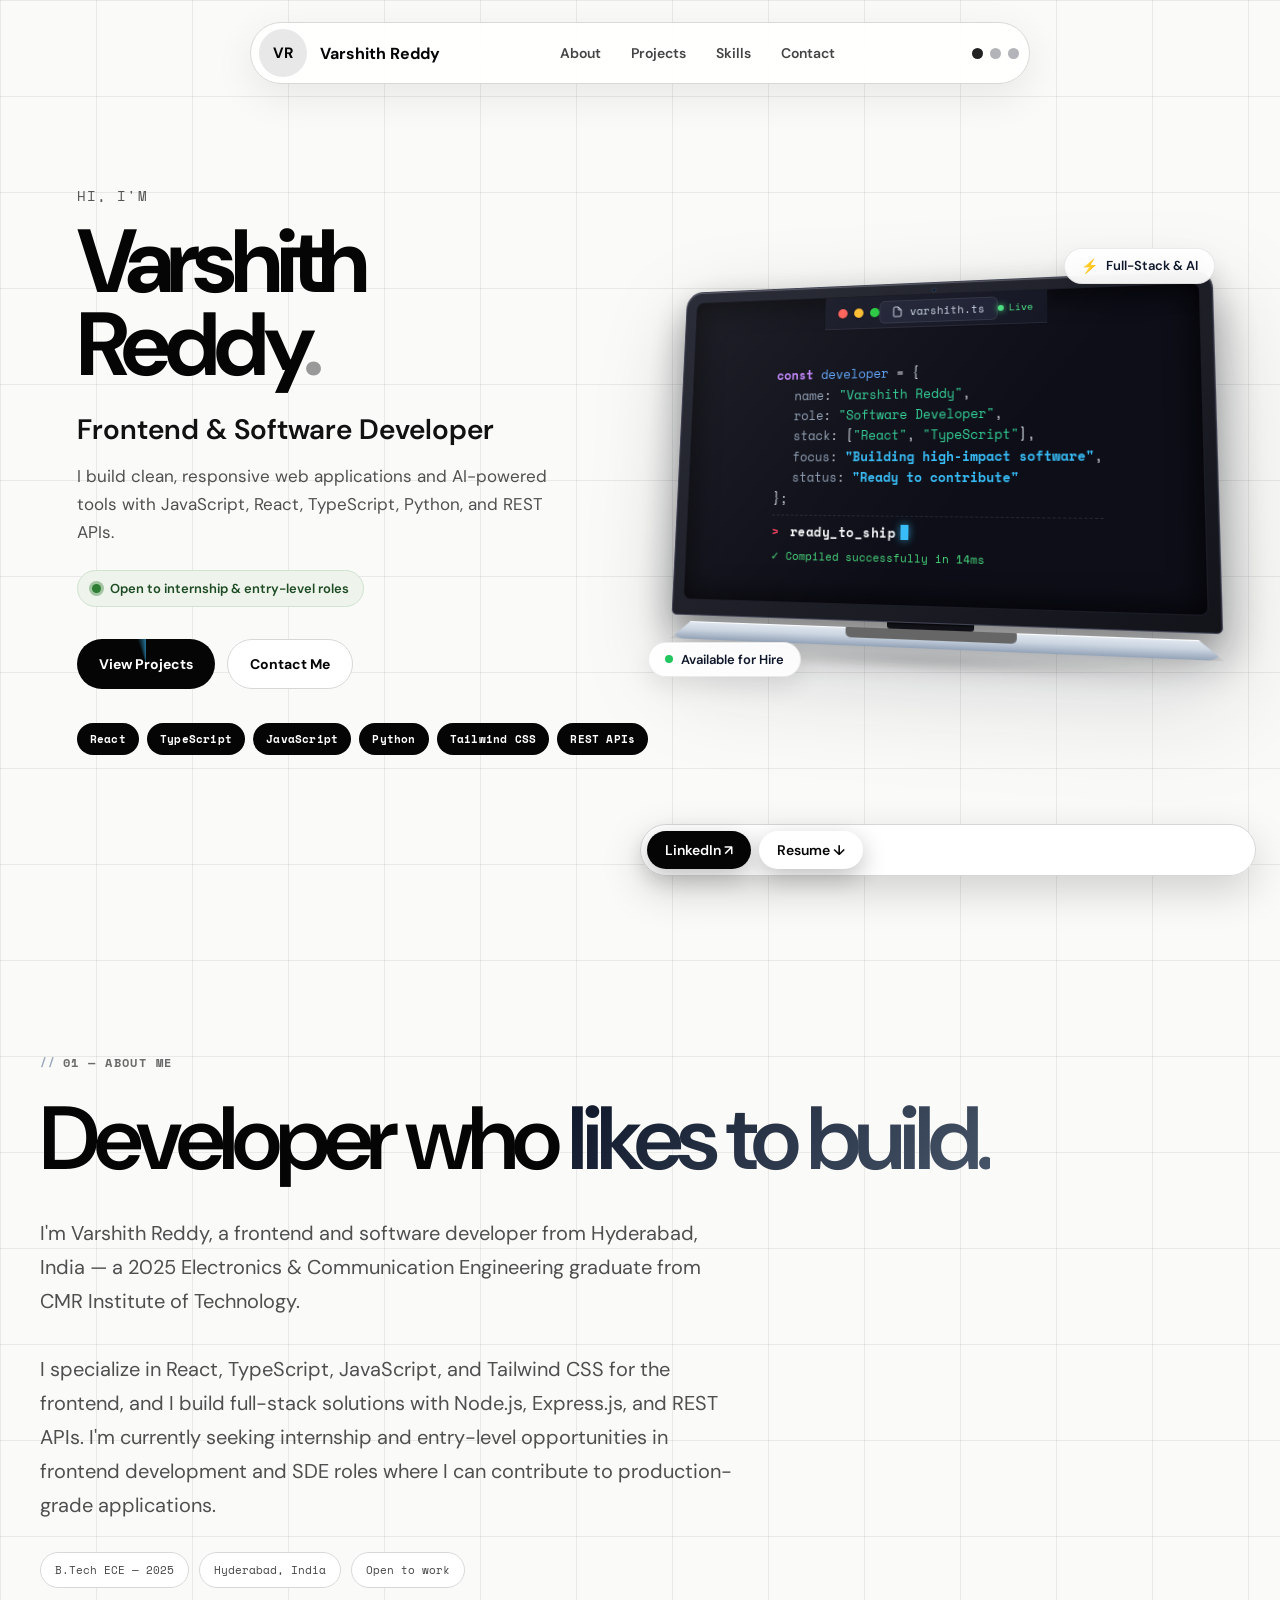
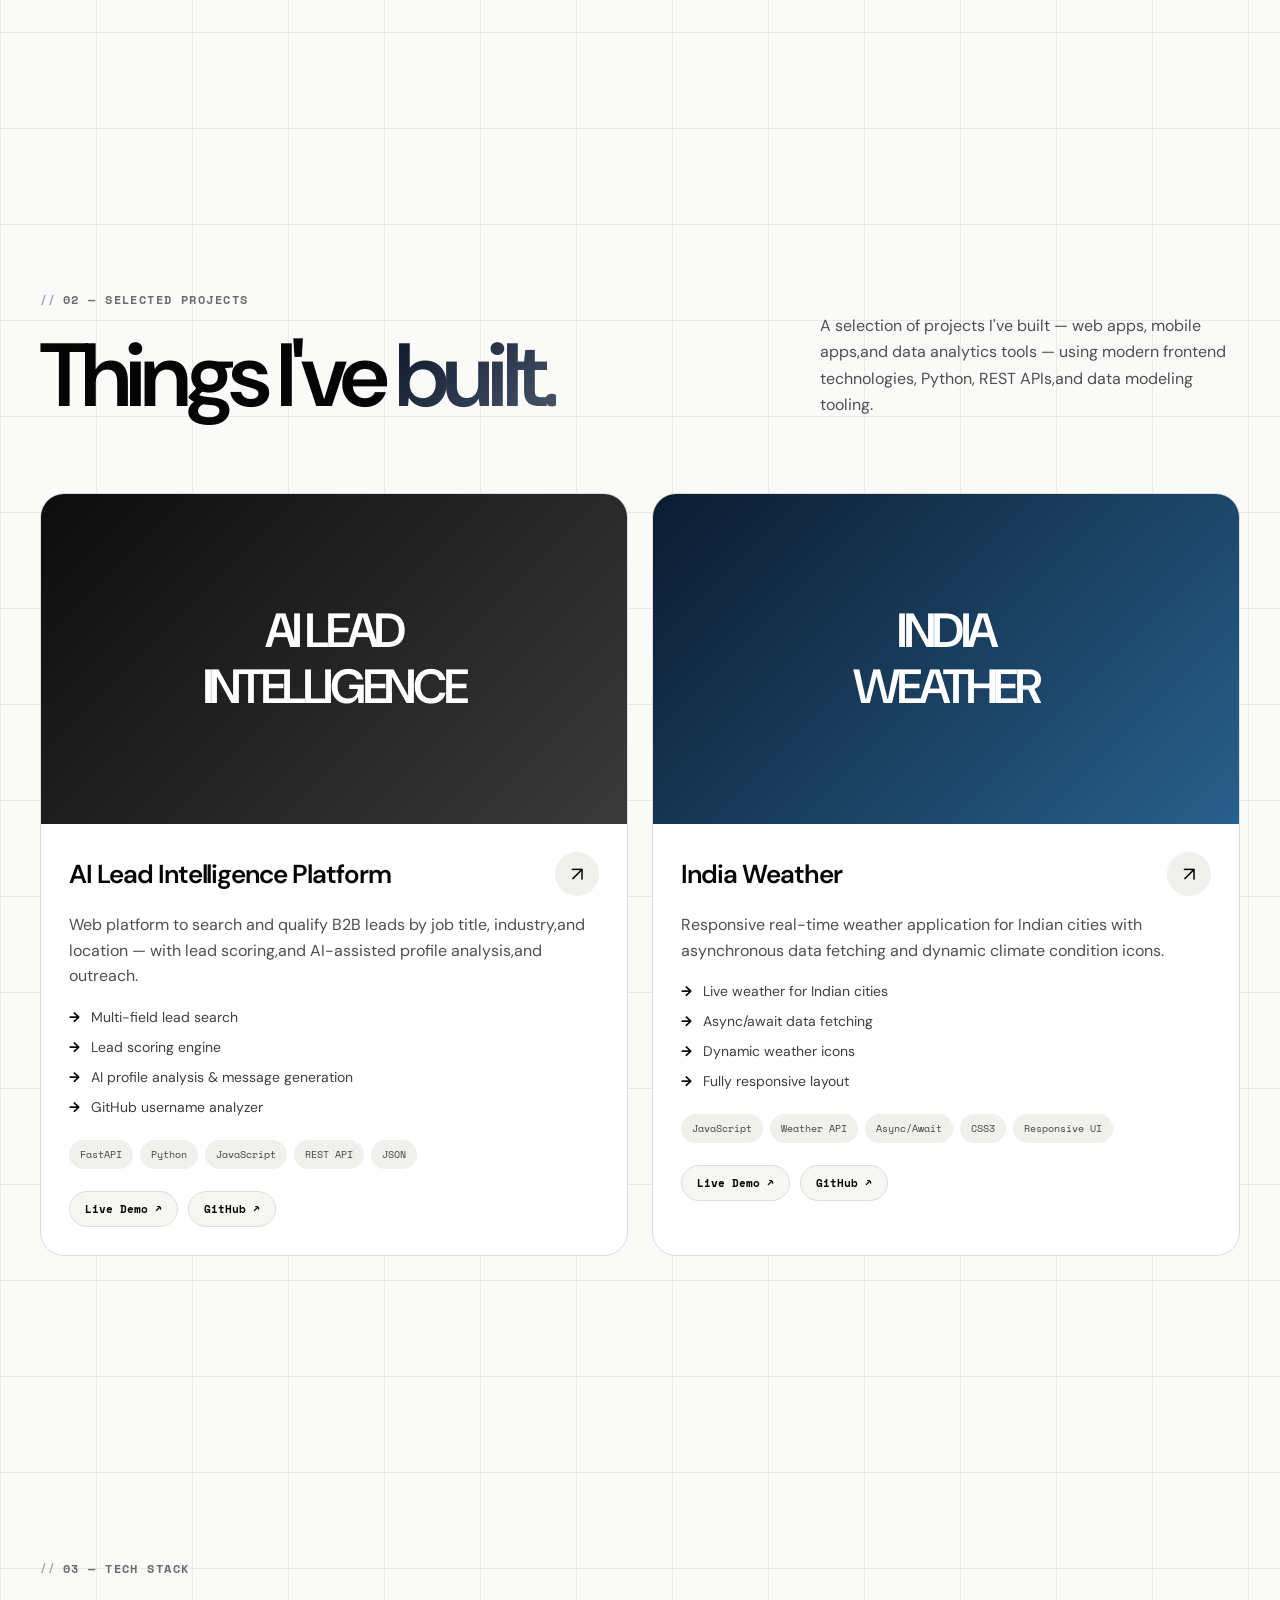
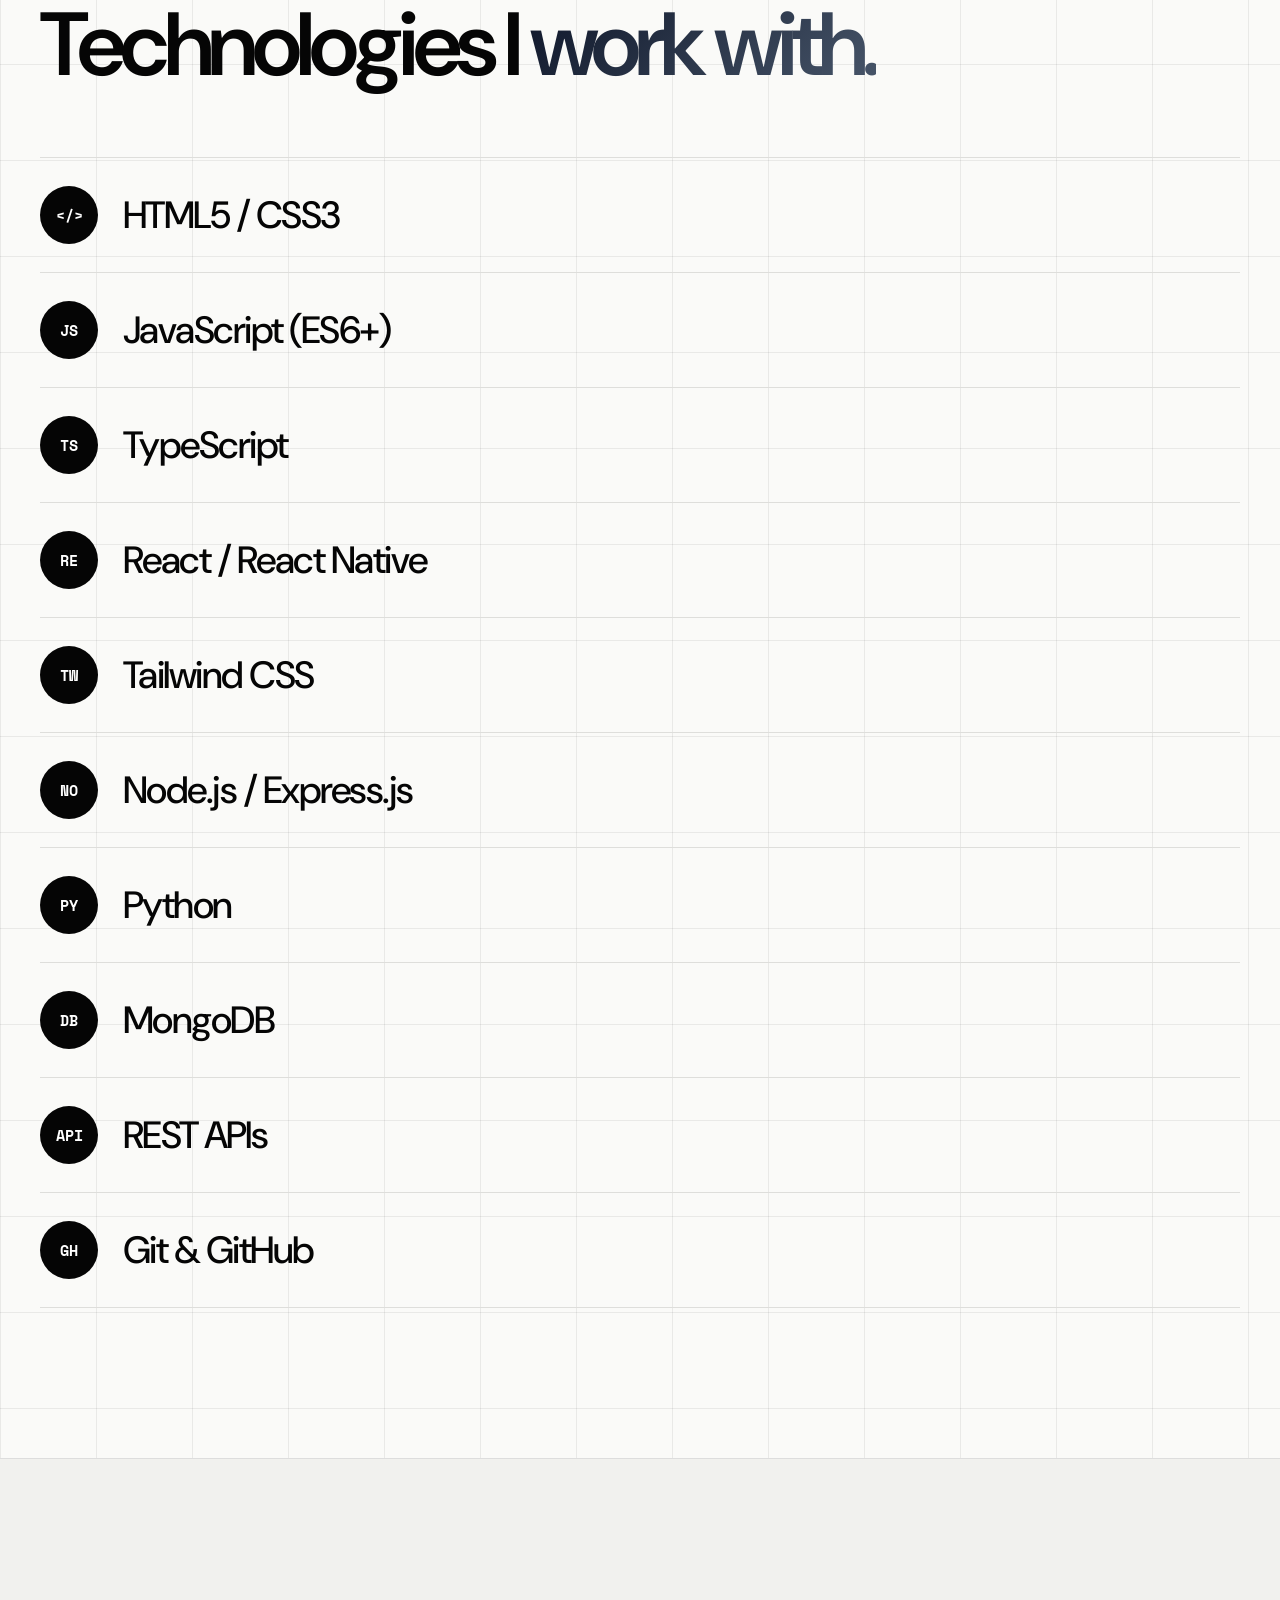
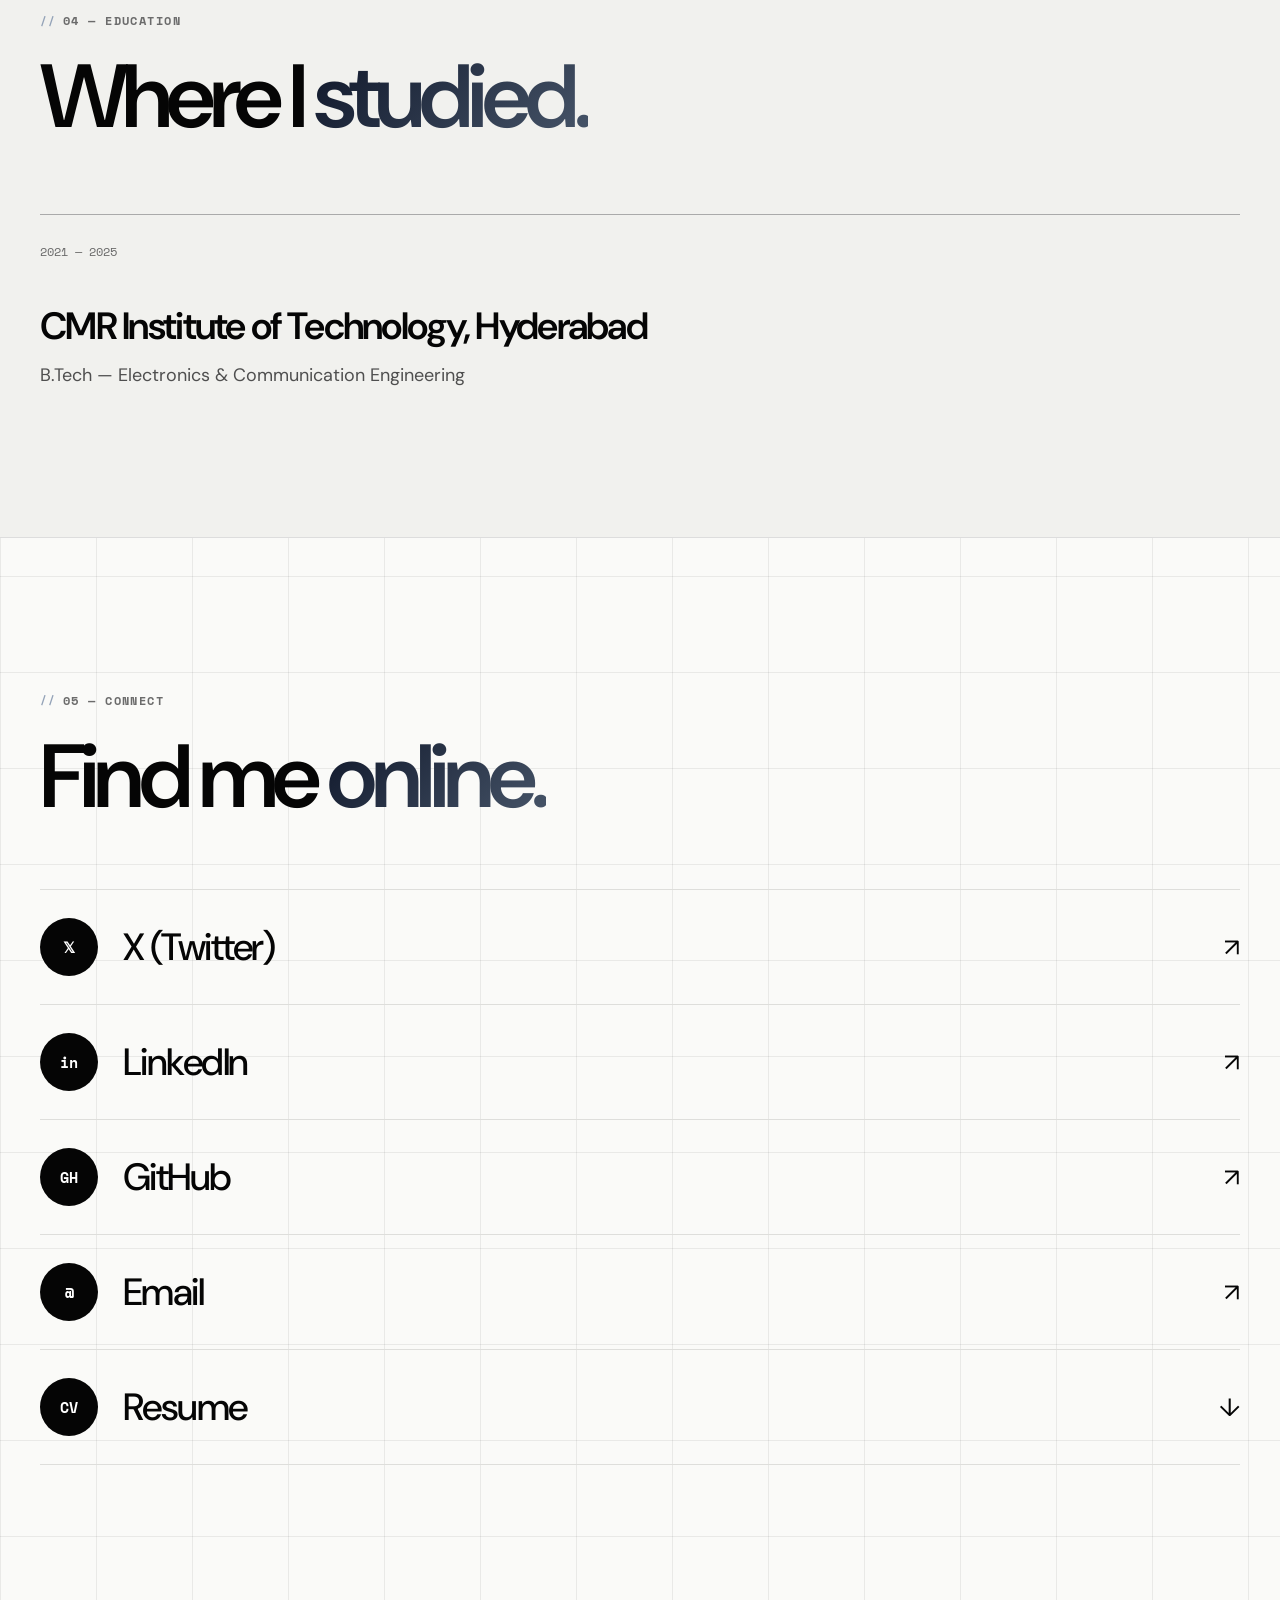
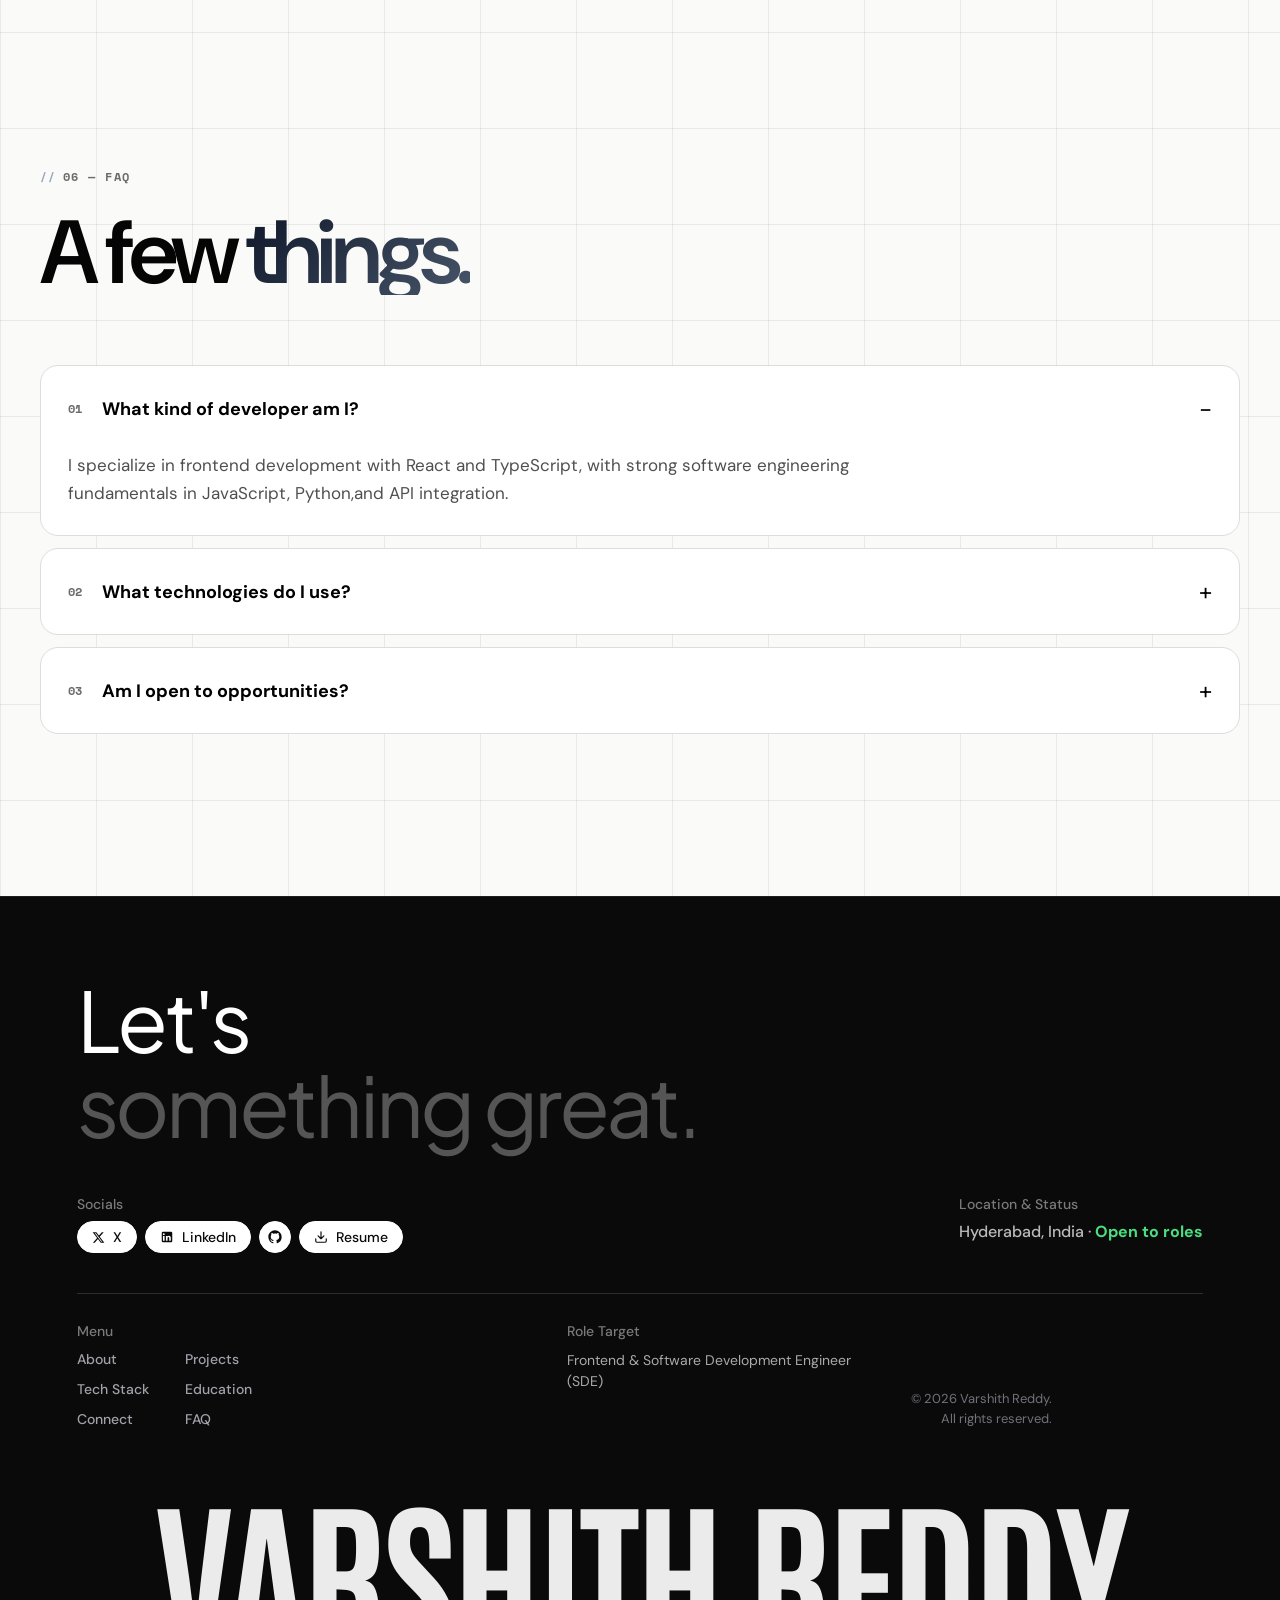
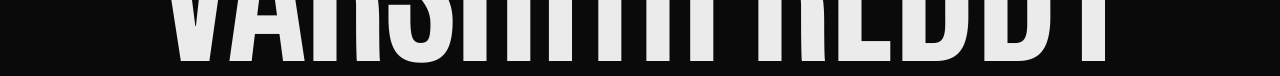
==== index.html @ 40e793a0 "chore: remove back to top from footer menu" ====
<!DOCTYPE html>
<html lang="en">
<head>
    <meta charset="UTF-8">
    <meta name="viewport" content="width=device-width, initial-scale=1.0">

    <title>Varshith Reddy — Frontend & Software Developer</title>

    <meta
        name="description"
        content="Portfolio of Varshith Reddy — frontend and software developer from Hyderabad, India. Specializing in React, TypeScript, JavaScript, Python, and REST APIs. Open to internship and entry-level SDE roles."
    >

    <link rel="canonical" href="https://portfolio-gvc2.onrender.com/">
    <link rel="icon" href="favicon.svg" type="image/svg+xml">
    <meta name="theme-color" content="#fafaf8">

    <meta property="og:type" content="website">
    <meta property="og:url" content="https://portfolio-gvc2.onrender.com/">
    <meta property="og:title" content="Varshith Reddy — Frontend & Software Developer">
    <meta property="og:description" content="Portfolio of Varshith Reddy — frontend and software developer building clean, responsive web apps and AI-powered tools.">
    <meta property="og:image" content="https://portfolio-gvc2.onrender.com/og-image.jpg">
    <meta property="og:image:alt" content="Varshith Reddy — Frontend Developer portfolio">
    <meta property="og:site_name" content="Varshith Reddy Portfolio">

    <meta name="twitter:card" content="summary_large_image">
    <meta name="twitter:title" content="Varshith Reddy — Frontend & Software Developer">
    <meta name="twitter:description" content="Frontend and software developer building clean, responsive web apps and AI-powered tools.">
    <meta name="twitter:image" content="https://portfolio-gvc2.onrender.com/og-image.jpg">

    <script type="application/ld+json">
    {
        "@context": "https://schema.org",
        "@type": "Person",
        "name": "Varshith Reddy",
        "url": "https://portfolio-gvc2.onrender.com/",
        "jobTitle": "Frontend & Software Developer",
        "email": "mailto:reddyvarshith122@gmail.com",
        "sameAs": [
            "https://github.com/Varshith989",
            "https://www.linkedin.com/in/varshith-reddy-b2914b23a/"
        ],
        "alumniOf": {
            "@type": "CollegeOrUniversity",
            "name": "CMR Institute of Technology",
            "address": {
                "@type": "PostalAddress",
                "addressLocality": "Hyderabad",
                "addressRegion": "Telangana"
            }
        },
        "knowsAbout": [
            "React",
            "TypeScript",
            "JavaScript",
            "Python",
            "Tailwind CSS",
            "Node.js",
            "Express.js",
            "REST APIs",
            "MongoDB"
        ]
    }
    </script>

    <link rel="preconnect" href="https://fonts.googleapis.com">
    <link rel="preconnect" href="https://fonts.gstatic.com" crossorigin>
    <link
        href="https://fonts.googleapis.com/css2?family=Antonio:wght@600;700;800&family=DM+Sans:wght@400;500;600;700&family=Plus+Jakarta+Sans:wght@400;500;600;700;800&family=Space+Mono:wght@400;700&display=swap"
        rel="stylesheet"
    >
    <link rel="stylesheet" href="style.css">
    <link rel="stylesheet" href="overrides.css">
</head>

<body>
    <!-- Scroll Progress Bar -->
    <div class="scroll-progress-bar" id="scrollProgressBar" aria-hidden="true"></div>

    <a class="skip-link" href="#main">Skip to content</a>

    <div class="page">

        <!-- ================= NAVIGATION ================= -->
        <nav class="navbar" aria-label="Primary">
            <a href="#top" class="nav-profile" aria-label="Back to top">
                <div class="avatar" aria-hidden="true">VR</div>
                <div class="nav-name">Varshith Reddy</div>
            </a>

            <div class="nav-links" id="navLinks">
                <a href="#about">About</a>
                <a href="#projects">Projects</a>
                <a href="#skills">Skills</a>
                <a href="#contact">Contact</a>
            </div>

            <button
                class="menu-toggle"
                id="menuToggle"
                type="button"
                aria-label="Open menu"
                aria-expanded="false"
                aria-controls="mobileMenu"
            >
                <span></span><span></span><span></span>
            </button>

            <div class="dots" aria-hidden="true">
                <span></span>
                <span></span>
                <span></span>
            </div>
        </nav>

        <!-- ================= MOBILE MENU ================= -->
        <div class="mobile-menu" id="mobileMenu">
            <a href="#about">About</a>
            <a href="#projects">Projects</a>
            <a href="#skills">Skills</a>
            <a href="#education">Education</a>
            <a href="#connect">Connect</a>
            <a href="#contact">Contact</a>
        </div>

        <!-- ================= HERO ================= -->
        <header class="hero" id="top">
            <div class="hero-copy">
                <p class="hero-eyebrow">Hi, I'm</p>
                <h1 class="hero-title">Varshith<br>Reddy<span>.</span></h1>

                <p class="hero-role">Frontend & Software Developer</p>
                <p class="hero-sub">
                    I build clean, responsive web applications and AI-powered tools with JavaScript, React,
                    TypeScript, Python, and REST APIs.
                </p>

                <p class="hero-status">
                    <span class="status-dot" aria-hidden="true"></span>
                    Open to internship &amp; entry-level roles
                </p>

                <div class="hero-cta">
                    <a href="#projects" class="primary-btn">View Projects</a>
                    <a href="#contact" class="secondary-btn">Contact Me</a>
                </div>

                <ul class="hero-chips" aria-label="Technologies I work with">
                    <li>React</li>
                    <li>TypeScript</li>
                    <li>JavaScript</li>
                    <li>Python</li>
                    <li>Tailwind CSS</li>
                    <li>REST APIs</li>
                </ul>
            </div>

            <div class="hero-visual" id="heroVisual" aria-hidden="true">
                <!-- Floating Badges with 3D Depth -->
                <div class="laptop-floating-badge badge-top-right">
                    <span class="badge-icon">⚡</span>
                    <span>Full-Stack &amp; AI</span>
                </div>
                <div class="laptop-floating-badge badge-bottom-left">
                    <span class="status-pulse"></span>
                    <span>Available for Hire</span>
                </div>

                <div class="laptop" id="heroLaptop">
                    <div class="screen-shell">
                        <div class="camera-dot"></div>
                        <div class="screen">
                            <!-- macOS Editor Header -->
                            <div class="editor-header">
                                <div class="editor-dots">
                                    <span class="dot-red"></span>
                                    <span class="dot-yellow"></span>
                                    <span class="dot-green"></span>
                                </div>
                                <div class="editor-tab">
                                    <svg width="12" height="12" viewBox="0 0 24 24" fill="none" stroke="currentColor" stroke-width="2"><path d="M14 2H6a2 2 0 0 0-2 2v16a2 2 0 0 0 2 2h12a2 2 0 0 0 2-2V8z"></path><polyline points="14 2 14 8 20 8"></polyline></svg>
                                    <span>varshith.ts</span>
                                </div>
                                <div class="editor-status"><span class="live-indicator"></span> Live</div>
                            </div>
                            <!-- Code Content -->
                            <div class="editor-body" id="editorCodeBody">
                                <div class="code-line"><span class="syntax-keyword">const</span> <span class="syntax-var">developer</span> = {</div>
                                <div class="code-line indent"><span class="syntax-key">name</span>: <span class="syntax-str">"Varshith Reddy"</span>,</div>
                                <div class="code-line indent"><span class="syntax-key">role</span>: <span class="syntax-str">"Software Developer"</span>,</div>
                                <div class="code-line indent"><span class="syntax-key">stack</span>: [<span class="syntax-str">"React"</span>, <span class="syntax-str">"TypeScript"</span>],</div>
                                <div class="code-line indent"><span class="syntax-key">focus</span>: <span class="syntax-accent">"Building high-impact software"</span>,</div>
                                <div class="code-line indent"><span class="syntax-key">status</span>: <span class="syntax-accent">"Ready to contribute"</span></div>
                                <div class="code-line">};</div>
                                <div class="code-line terminal-prompt"><span class="syntax-prompt">&gt;</span> <span class="syntax-active-cmd" id="terminalCmd">ready_to_ship</span><span class="typing-cursor"></span></div>
                                <div class="code-line terminal-output" id="terminalOutput">✓ Compiled successfully in 14ms</div>
                            </div>
                            <div class="screen-glare"></div>
                        </div>
                    </div>
                    <div class="laptop-hinge"></div>
                    <div class="keyboard-base">
                        <div class="trackpad-notch"></div>
                    </div>
                    <div class="laptop-reflection"></div>
                </div>
            </div>
        </header>

        <main id="main">

            <!-- ================= ABOUT ================= -->
            <section id="about" aria-labelledby="about-title">
                <div class="content">
                    <div class="section-label">01 — ABOUT ME</div>

                    <h2 class="section-title reveal" id="about-title">
                        Developer who
                        <span>likes to build.</span>
                    </h2>

                    <p class="about-text reveal">
                        I'm Varshith Reddy, a frontend and software developer from Hyderabad, India —
                        a 2025 Electronics &amp; Communication Engineering graduate from CMR Institute
                        of Technology.

                        <br><br>
                        I specialize in React, TypeScript, JavaScript, and Tailwind CSS for the frontend,
                        and I build full-stack solutions with Node.js, Express.js, and REST APIs.

                        I'm currently seeking internship and entry-level opportunities in frontend development
                        and SDE roles where I can contribute to production-grade applications.
                    </p>
 
                    <ul class="about-facts reveal" aria-label="Quick facts">
                        <li>B.Tech ECE — 2025</li>
                        <li>Hyderabad, India</li>
                        <li>Open to work</li>
                    </ul>
                </div>
            </section>
 
            <!-- ================= PROJECTS ================= -->
            <section id="projects" aria-labelledby="projects-title">
                <div class="content">
                    <div class="projects-header">
                        <div>
                            <div class="section-label">02 — SELECTED PROJECTS</div>
                            <h2 class="section-title reveal" id="projects-title">
                                Things I've
                                <span>built.</span>
                            </h2>
                        </div>

                        <p class="projects-description reveal">
                            A selection of projects I've built — web apps, mobile apps,and data analytics tools —
                            using modern frontend technologies, Python, REST APIs,and data modeling tooling.

                        </p>
                    </div>
 
                    <div class="projects-grid">
 
                        <!-- PROJECT 1: AI LEAD -->
                        <article class="project-card reveal">
                            <a
                                href="https://ai-lead-intelligence-platform.onrender.com/"
                                target="_blank"
                                rel="noopener noreferrer"
                                class="project-image"
                                aria-label="AI Lead Intelligence Platform — live demo (opens in new tab)"
                            >
                                <div class="project-placeholder placeholder-ai">
                                    <span>AI LEAD</span>
                                    <span>INTELLIGENCE</span>
                                </div>
                                <div class="project-image-link">VIEW PROJECT ↗</div>
                            </a>
 
                            <div class="project-info">
                                <div class="project-top">
                                    <h3 class="project-title">AI Lead Intelligence Platform</h3>
                                    <a
                                        href="https://ai-lead-intelligence-platform.onrender.com/"
                                        target="_blank"
                                        rel="noopener noreferrer"
                                        class="project-arrow"
                                        aria-label="AI Lead Intelligence Platform — live demo"
                                    >↗</a>
                                </div>
 
                                <p>
                                    Web platform to search and qualify B2B leads by job title, industry,and
                                    location — with lead scoring,and AI-assisted profile analysis,and outreach.

 
 
                                </p>
 
                                <ul class="project-features">
                                    <li>Multi-field lead search</li>
                                    <li>Lead scoring engine</li>
                                    <li>AI profile analysis &amp; message generation</li>
                                    <li>GitHub username analyzer</li>
                                </ul>
 
                                <div class="tags">
                                    <span class="tag">FastAPI</span>
                                    <span class="tag">Python</span>
                                    <span class="tag">JavaScript</span>
                                    <span class="tag">REST API</span>
                                    <span class="tag">JSON</span>
                                </div>
 
                                <div class="project-links">
                                    <a
                                        href="https://ai-lead-intelligence-platform.onrender.com/"
                                        target="_blank"
                                        rel="noopener noreferrer"
                                        class="project-link"
                                    >Live Demo ↗</a>
                                    <a
                                        href="https://github.com/Varshith989/ai-lead-intelligence-platform"
                                        target="_blank"
                                        rel="noopener noreferrer"
                                        class="project-link"
                                    >GitHub ↗</a>
                                </div>
                            </div>
                        </article>
 
                        <!-- PROJECT 2: INDIA WEATHER -->
                        <article class="project-card reveal">
                            <a
                                href="https://varshith989.github.io/India-Weather/"
                                target="_blank"
                                rel="noopener noreferrer"
                                class="project-image"
                                aria-label="India Weather — live demo (opens in new tab)"
                            >
                                <div class="project-placeholder placeholder-weather">
                                    <span>INDIA</span>
                                    <span>WEATHER</span>
                                </div>
                                <div class="project-image-link">VIEW PROJECT ↗</div>
                            </a>
 
                            <div class="project-info">
                                <div class="project-top">
                                    <h3 class="project-title">India Weather</h3>
                                    <a
                                        href="https://varshith989.github.io/India-Weather/"
                                        target="_blank"
                                        rel="noopener noreferrer"
                                        class="project-arrow"
                                        aria-label="India Weather — live demo"
                                    >↗</a>
                                </div>
 
                                <p>
                                    Responsive real-time weather application for Indian cities with asynchronous
                                    data fetching and dynamic climate condition icons.
 
 
                                </p>
 
                                <ul class="project-features">
                                    <li>Live weather for Indian cities</li>
                                    <li>Async/await data fetching</li>
                                    <li>Dynamic weather icons</li>
                                    <li>Fully responsive layout</li>
                                </ul>
 
                                <div class="tags">
                                    <span class="tag">JavaScript</span>
                                    <span class="tag">Weather API</span>
                                    <span class="tag">Async/Await</span>
                                    <span class="tag">CSS3</span>
                                    <span class="tag">Responsive UI</span>
                                </div>
 
                                <div class="project-links">
                                    <a
                                        href="https://varshith989.github.io/India-Weather/"
                                        target="_blank"
                                        rel="noopener noreferrer"
                                        class="project-link"
                                    >Live Demo ↗</a>
                                    <a
                                        href="https://github.com/Varshith989/India-Weather"
                                        target="_blank"
                                        rel="noopener noreferrer"
                                        class="project-link"
                                    >GitHub ↗</a>
                                </div>
                            </div>
                        </article>
 
                        </div>
                </div>
            </section>
<!-- ================= TECH STACK ================= -->
            <section id="skills" aria-labelledby="skills-title">
                <div class="content">
                    <div class="section-label">03 — TECH STACK</div>

                    <h2 class="section-title reveal" id="skills-title">
                        Technologies I
                        <span>work with.</span>
                    </h2>

                    <div class="category-list reveal">
                        <div class="category">
                            <div class="category-icon">&lt;/&gt;</div>
                            <div class="category-name">HTML5 / CSS3</div>
                        </div>
                        <div class="category">
                            <div class="category-icon">JS</div>
                            <div class="category-name">JavaScript (ES6+)</div>
                        </div>
                        <div class="category">
                            <div class="category-icon">TS</div>
                            <div class="category-name">TypeScript</div>
                        </div>
                        <div class="category">
                            <div class="category-icon">RE</div>
                            <div class="category-name">React / React Native</div>
                        </div>
                        <div class="category">
                            <div class="category-icon">TW</div>
                            <div class="category-name">Tailwind CSS</div>
                        </div>
                        <div class="category">
                            <div class="category-icon">NO</div>
                            <div class="category-name">Node.js / Express.js</div>
                        </div>
                        <div class="category">
                            <div class="category-icon">PY</div>
                            <div class="category-name">Python</div>
                        </div>
                        <div class="category">
                            <div class="category-icon">DB</div>
                            <div class="category-name">MongoDB</div>
                        </div>
                        <div class="category">
                            <div class="category-icon">API</div>
                            <div class="category-name">REST APIs</div>
                        </div>
                        <div class="category">
                            <div class="category-icon">GH</div>
                            <div class="category-name">Git &amp; GitHub</div>
                        </div>
                    </div>
                </div>
            </section>

            <!-- ================= EDUCATION ================= -->
            <section id="education" class="process" aria-labelledby="education-title">
                <div class="content">
                    <div class="section-label">04 — EDUCATION</div>

                    <h2 class="section-title reveal" id="education-title">
                        Where I
                        <span>studied.</span>
                    </h2>

                    <div class="process-grid">
                        <div class="process-item reveal">
                            <span class="process-number">2021 — 2025</span>
                            <h3>CMR Institute of Technology, Hyderabad</h3>
                            <p>B.Tech — Electronics &amp; Communication Engineering</p>
                        </div>
                        </div>
                </div>
            </section>
<!-- ================= CONNECT ================= -->
            <section id="connect" aria-labelledby="connect-title">
                <div class="content">
                    <div class="section-label">05 — CONNECT</div>

                    <h2 class="section-title reveal" id="connect-title">
                        Find me
                        <span>online.</span>
                    </h2>

                    <div class="category-list reveal">
                        <a
                            class="category"
                            href="https://x.com/VarshithRe35628"
                            target="_blank"
                            rel="noopener noreferrer"
                        >
                            <div class="category-icon">𝕏</div>
                            <div class="category-name">X (Twitter)</div>
                            <div class="category-arrow">↗</div>
                        </a>

                        <a
                            class="category"
                            href="https://www.linkedin.com/in/varshith-reddy-b2914b23a/"
                            target="_blank"
                            rel="noopener noreferrer"
                        >
                            <div class="category-icon">in</div>
                            <div class="category-name">LinkedIn</div>
                            <div class="category-arrow">↗</div>
                        </a>

                        <a
                            class="category"
                            href="https://github.com/Varshith989"
                            target="_blank"
                            rel="noopener noreferrer"
                        >
                            <div class="category-icon">GH</div>
                            <div class="category-name">GitHub</div>
                            <div class="category-arrow">↗</div>
                        </a>

                        <a
                            class="category"
                            href="mailto:reddyvarshith122@gmail.com"
                        >
                            <div class="category-icon">@</div>
                            <div class="category-name">Email</div>
                            <div class="category-arrow">↗</div>
                        </a>

                        <a
                            class="category"
                            href="resume.pdf"
                            target="_blank"
                            rel="noopener noreferrer"
                        >
                            <div class="category-icon">CV</div>
                            <div class="category-name">Resume</div>
                            <div class="category-arrow">↓</div>
                        </a>
                    </div>
                </div>
            </section>

            <!-- ================= FAQ ================= -->
            <section id="faq" aria-labelledby="faq-title">
                <div class="content">
                    <div class="section-label">06 — FAQ</div>

                    <h2 class="section-title reveal" id="faq-title">
                        A few
                        <span>things.</span>
                    </h2>

                    <div class="faq">
                        <div class="faq-item active">
                            <button class="faq-question" type="button" aria-expanded="true" aria-controls="faq-answer-1">
                                <div class="faq-left">
                                    <span class="faq-number">01</span>
                                    What kind of developer am I?
                                </div>
                                <span class="faq-icon" aria-hidden="true">−</span>
                            </button>
                            <div class="faq-answer" id="faq-answer-1">
                                <div class="faq-answer-inner">
                                    I specialize in frontend development with React and TypeScript, with strong software
                                    engineering fundamentals in JavaScript, Python,and API integration.




                                </div>
                            </div>
                        </div>

                        <div class="faq-item">
                            <button class="faq-question" type="button" aria-expanded="false" aria-controls="faq-answer-2">
                                <div class="faq-left">
                                    <span class="faq-number">02</span>
                                    What technologies do I use?
                                </div>
                                <span class="faq-icon" aria-hidden="true">+</span>
                            </button>
                            <div class="faq-answer" id="faq-answer-2">
                                <div class="faq-answer-inner">
                                    React, TypeScript, JavaScript (ES6+), Tailwind CSS, HTML5/CSS3, Python,
                                    Node.js, Express.js, MongoDB, REST APIs, Git, and GitHub.
                                </div>
                            </div>
                        </div>

                        <div class="faq-item">
                            <button class="faq-question" type="button" aria-expanded="false" aria-controls="faq-answer-3">
                                <div class="faq-left">
                                    <span class="faq-number">03</span>
                                    Am I open to opportunities?
                                </div>
                                <span class="faq-icon" aria-hidden="true">+</span>
                            </button>
                            <div class="faq-answer" id="faq-answer-3">
                                <div class="faq-answer-inner">
                                    Yes. I am actively seeking frontend developer,and SDE internship/entry-level
                                    roles where I can contribute to production-grade applications.



                                </div>
                            </div>
                        </div>
                    </div>
                </div>
            </section>

            <!-- ================= BOTTOM CONTACT & FOOTER SECTION (INSPIRED BY SIDFZ) ================= -->
    <footer class="footer" id="contact">
        <!-- Canvas for interactive ambient glow/particles/drawing -->
        <canvas class="footer__cursor-canvas" id="footerCanvas" aria-hidden="true"></canvas>

        <div class="footer__top">
            <!-- Headline with animated word cycle and SVG scribble -->
            <div class="footer__headline">
                <div class="footer__headline-top">
                    <h2 class="footer__sub footer__sub--cycle-line">
                        <span>Let's </span>
                        <span class="footer__cycle-wrapper">
                            <span class="footer__cycle" aria-label="design build create">
                                <span class="footer__cycle-word footer__cycle-word--design">design</span>
                                <span class="footer__cycle-word footer__cycle-word--build">build</span>
                                <span class="footer__cycle-word footer__cycle-word--create">create</span>
                            </span>
                            <svg class="footer__scribble-svg" viewBox="0 0 240 70" fill="none" xmlns="http://www.w3.org/2000/svg" aria-hidden="true">
                                <path class="footer__scribble-path" d="M8,46 C48,60 178,62 216,43 C230,37 220,16 170,12 C112,8 20,22 12,35 C4,48 58,62 150,56 C192,53 222,42 208,30" stroke="#ffffff" stroke-width="2.5" stroke-linecap="round" stroke-linejoin="round"/>
                            </svg>
                        </span>
                    </h2>
                </div>
                <p class="footer__sub footer__sub--muted">something great.</p>
            </div>

            <!-- Contact Row: Socials / Location & Status -->
            <div class="footer__contact-row">
                <div class="footer__contact-col">
                    <span class="footer__label">Socials</span>
                    <div class="footer__socials">
                        <a href="https://x.com/VarshithRe35628" target="_blank" rel="noopener noreferrer" class="footer__social-pill" aria-label="X">
                            <svg width="13" height="13" viewBox="0 0 24 24" fill="currentColor" aria-hidden="true">
                                <path d="M18.244 2.25h3.308l-7.227 8.26 8.502 11.24H16.17l-5.214-6.817L4.99 21.75H1.68l7.73-8.835L1.254 2.25H8.08l4.713 6.231zm-1.161 17.52h1.833L7.084 4.126H5.117z"/>
                            </svg>
                            <span>X</span>
                        </a>

                        <a href="https://www.linkedin.com/in/varshith-reddy-b2914b23a/" target="_blank" rel="noopener noreferrer" class="footer__social-pill" aria-label="LinkedIn">
                            <svg width="14" height="14" viewBox="0 0 24 24" fill="currentColor" aria-hidden="true">
                                <path d="M19 3a2 2 0 0 1 2 2v14a2 2 0 0 1-2 2H5a2 2 0 0 1-2-2V5a2 2 0 0 1 2-2h14m-.5 15.5v-5.3a3.26 3.26 0 0 0-3.26-3.26c-.85 0-1.84.52-2.28 1.3v-1.11h-2.79v8.37h2.79v-4.93c0-.77.62-1.4 1.39-1.4a1.4 1.4 0 0 1 1.4 1.4v4.93h2.75M6.46 8.76a1.68 1.68 0 1 0 0-3.36 1.68 1.68 0 0 0 0 3.36m1.4 9.74v-8.37H5.06v8.37h2.8z"/>
                            </svg>
                            <span>LinkedIn</span>
                        </a>

                        <a href="https://github.com/Varshith989" target="_blank" rel="noopener noreferrer" class="footer__social-btn" aria-label="GitHub">
                            <svg width="16" height="16" viewBox="0 0 24 24" fill="currentColor" aria-hidden="true">
                                <path fill-rule="evenodd" clip-rule="evenodd" d="M12 2C6.477 2 2 6.484 2 12.017c0 4.425 2.865 8.18 6.839 9.504.5.092.682-.217.682-.483 0-.237-.008-.868-.013-1.703-2.782.605-3.369-1.343-3.369-1.343-.454-1.158-1.11-1.466-1.11-1.466-.908-.62.069-.608.069-.608 1.003.07 1.53 1.032 1.53 1.032.892 1.53 2.341 1.088 2.91.832.092-.647.35-1.088.636-1.338-2.22-.253-4.555-1.113-4.555-4.951 0-1.093.39-1.988 1.029-2.688-.103-.253-.446-1.272.098-2.65 0 0 .84-.27 2.75 1.026A9.564 9.564 0 0112 6.844c.85.004 1.705.115 2.504.337 1.909-1.296 2.747-1.027 2.747-1.027.546 1.379.202 2.398.1 2.651.64.7 1.028 1.595 1.028 2.688 0 3.848-2.339 4.695-4.566 4.943.359.309.678.92.678 1.855 0 1.338-.012 2.419-.012 2.747 0 .268.18.58.688.482A10.019 10.019 0 0022 12.017C22 6.484 17.522 2 12 2z"/>
                            </svg>
                        </a>

                        <a href="resume.pdf" target="_blank" rel="noopener noreferrer" class="footer__social-pill" aria-label="Resume">
                            <svg width="14" height="14" viewBox="0 0 24 24" fill="none" stroke="currentColor" stroke-width="2" stroke-linecap="round" stroke-linejoin="round" aria-hidden="true">
                                <path d="M21 15v4a2 2 0 0 1-2 2H5a2 2 0 0 1-2-2v-4M7 10l5 5 5-5M12 15V3"/>
                            </svg>
                            <span>Resume</span>
                        </a>
                    </div>
                </div>

                <div class="footer__contact-col">
                    <span class="footer__label">Location &amp; Status</span>
                    <span class="footer__link" style="color: #bbb; font-size: 16px;">
                        Hyderabad, India · <strong style="color: #4ade80;">Open to roles</strong>
                    </span>
                </div>
            </div>

            <!-- Subtle Divider -->
            <div class="footer__divider"></div>

            <!-- Bottom Row: Menu Links + Status + Copyright -->
            <div class="footer__bottom-row">
                <div class="footer__menu-col">
                    <span class="footer__label">Menu</span>
                    <div class="footer__menu-links">
                        <a href="#about">About</a>
                        <a href="#projects">Projects</a>
                        <a href="#skills">Tech Stack</a>
                        <a href="#education">Education</a>
                        <a href="#connect">Connect</a>
                        <a href="#faq">FAQ</a>
                    </div>
                </div>

                <div class="footer__menu-col">
                    <span class="footer__label">Role Target</span>
                    <div class="footer__menu-links--col">
                        <span style="color:#aaa; font-size:14px; line-height: 1.5;">
                            Frontend &amp; Software Development Engineer (SDE)
                        </span>
                    </div>
                </div>

                <div class="footer__copy">
                    © <span class="year">2026</span> Varshith Reddy.<br>All rights reserved.
                </div>
            </div>
        </div>

        <!-- GIANT ARCHITECTURAL WORDMARK (PERFECTLY VISIBLE & FIT) -->
        <div class="footer__wordmark-container">
            <div class="footer__wordmark">VARSHITH REDDY</div>
        </div>
    </footer>

    <!-- ================= FLOATING CTA ================= -->
    <div class="floating-cta">
        <a
            class="floating-btn black"
            href="https://www.linkedin.com/in/varshith-reddy-b2914b23a/"
            target="_blank"
            rel="noopener noreferrer"
        >LinkedIn ↗</a>

        <a
            class="floating-btn"
            href="resume.pdf"
            target="_blank"
            rel="noopener noreferrer"
        >Resume ↓</a>
    </div>

</div>

<script src="script.js"></script>
</body>
</html>
---- style.css ----
/* =====================================================
   RESET
===================================================== */

* {
    margin: 0;
    padding: 0;
    box-sizing: border-box;
}

html {
    scroll-behavior: smooth;
}

body {
    font-family: "DM Sans", sans-serif;
    color: #050505;
    background: #fafaf8;
    overflow-x: hidden;
}

a {
    color: inherit;
    text-decoration: none;
}

button {
    font-family: inherit;
}


/* =====================================================
   VARIABLES
===================================================== */

:root {
    --black: #050505;
    --white: #ffffff;
    --gray: #707070;
    --light-gray: #f1f1ee;
    --border: #dededb;
    --page: #fafaf8;
}


/* =====================================================
   PAGE BACKGROUND
===================================================== */

.page {
    min-height: 100vh;

    background-color: var(--page);

    background-image:
        linear-gradient(
            to right,
            rgba(0, 0, 0, 0.065) 1px,
            transparent 1px
        ),
        linear-gradient(
            to bottom,
            rgba(0, 0, 0, 0.065) 1px,
            transparent 1px
        );

    background-size: 96px 96px;
}


/* =====================================================
   CONTENT
===================================================== */

.content {
    width: min(1200px, calc(100% - 48px));
    margin: 0 auto;
}


/* =====================================================
   NAVBAR
===================================================== */

.navbar {
    position: fixed;

    top: 22px;
    left: 50%;

    transform: translateX(-50%);

    z-index: 1000;

    width: min(520px, calc(100% - 30px));

    height: 62px;

    display: flex;
    align-items: center;
    justify-content: space-between;

    padding: 7px 10px 7px 8px;

    background: rgba(255, 255, 255, 0.84);

    backdrop-filter: blur(18px);
    -webkit-backdrop-filter: blur(18px);

    border: 1px solid #d8d8d8;

    border-radius: 50px;

    box-shadow:
        0 12px 40px rgba(0, 0, 0, 0.08);
}

.nav-profile {
    display: flex;
    align-items: center;
    gap: 13px;
}

.avatar {
    width: 48px;
    height: 48px;

    display: flex;
    align-items: center;
    justify-content: center;

    flex-shrink: 0;

    border-radius: 50%;

    background: #e8e8e8;

    font-size: 15px;
    font-weight: 700;
}

.nav-name {
    font-size: 16px;
    font-weight: 700;
    white-space: nowrap;
}

.dots {
    display: flex;
    gap: 7px;
    margin-left: 18px;
}

.dots span {
    width: 11px;
    height: 11px;

    border-radius: 50%;

    background: #b3b4b9;
}

.dots span:first-child {
    background: #222;
}


/* =====================================================
   HERO
   FIRST SCREEN
===================================================== */

.hero {
    width: 100%;

    height: 100vh;
    min-height: 100vh;

    display: flex;
    align-items: center;
    justify-content: center;

    overflow: hidden;
}

.hero-laptop-only {
    width: 100%;
    height: 100%;

    display: flex;
    align-items: center;
    justify-content: center;

    padding: 90px 30px 30px;
}


/* =====================================================
   LAPTOP
===================================================== */

.laptop {
    position: relative;

    width: min(760px, 85vw);

    filter:
        drop-shadow(
            0 45px 40px rgba(0, 0, 0, 0.20)
        );

    transform:
        perspective(1200px)
        rotateY(-8deg)
        rotateX(4deg);

    animation:
        laptopFloat 5s ease-in-out infinite;
}

.screen-shell {
    width: 100%;

    height: min(450px, 48vw);

    padding: 18px;

    background:
        linear-gradient(
            145deg,
            #737373,
            #252525
        );

    border-radius:
        17px 17px 6px 6px;
}

.screen {
    width: 100%;
    height: 100%;

    display: flex;
    align-items: center;
    justify-content: center;

    background:
        radial-gradient(
            circle at 50% 35%,
            #222,
            #050505 70%
        );

    color: white;

    border-radius: 4px;

    overflow: hidden;

    text-align: center;
}

.screen-text {
    font-family:
        "Space Mono",
        monospace;

    font-size:
        clamp(25px, 4vw, 52px);

    line-height: 1.3;

    letter-spacing: -0.05em;

    animation:
        screenTextFloat
        4s ease-in-out
        infinite alternate;
}

.keyboard-base {
    width: 100%;
    height: 55px;

    position: relative;

    background:
        linear-gradient(
            #777,
            #a0a0a0
        );

    clip-path:
        polygon(
            4% 0,
            96% 0,
            100% 100%,
            0 100%
        );
}

.keyboard-base::after {
    content: "";

    position: absolute;

    width: 31%;
    height: 13px;

    left: 34.5%;
    bottom: 8px;

    border-radius: 5px;

    background: #666;
}


/* =====================================================
   LAPTOP ANIMATION
===================================================== */

@keyframes laptopFloat {

    0% {
        transform:
            perspective(1200px)
            rotateY(-8deg)
            rotateX(4deg)
            translateY(0);
    }

    50% {
        transform:
            perspective(1200px)
            rotateY(-8deg)
            rotateX(4deg)
            translateY(-12px);
    }

    100% {
        transform:
            perspective(1200px)
            rotateY(-8deg)
            rotateX(4deg)
            translateY(0);
    }
}

@keyframes screenTextFloat {

    from {
        transform: translateY(8px);
    }

    to {
        transform: translateY(-8px);
    }
}


/* =====================================================
   SECTIONS
===================================================== */

section {
    padding: 150px 0;
}

.section-label {
    margin-bottom: 25px;

    font-family:
        "Space Mono",
        monospace;

    font-size: 12px;

    color: #777;
}

.section-title {
    font-size:
        clamp(48px, 7vw, 92px);

    line-height: 0.95;

    letter-spacing: -0.065em;

    font-weight: 600;
}

.section-title span {
    color: #999;
}


/* =====================================================
   ABOUT
===================================================== */

.about-text {
    max-width: 700px;

    margin-top: 35px;

    color: #666;

    font-size: 20px;

    line-height: 1.7;
}


/* =====================================================
   PROJECT HEADER
===================================================== */

.projects-header {
    display: flex;

    align-items: flex-end;
    justify-content: space-between;

    gap: 40px;
}

.projects-description {
    max-width: 420px;

    color: #666;

    font-size: 16px;

    line-height: 1.65;
}


/* =====================================================
   PROJECT GRID
===================================================== */

.projects-grid {
    display: grid;

    grid-template-columns:
        repeat(2, minmax(0, 1fr));

    gap: 24px;

    margin-top: 75px;
}


/* =====================================================
   PROJECT CARD
===================================================== */

.project-card {
    overflow: hidden;

    background: #fff;

    border: 1px solid #ddd;

    border-radius: 24px;

    transition:
        transform 0.35s ease,
        box-shadow 0.35s ease;
}

.project-card:hover {
    box-shadow:
        0 25px 60px rgba(0, 0, 0, 0.10);
}


/* =====================================================
   PROJECT IMAGE
===================================================== */

.project-image {
    display: block;

    position: relative;

    width: 100%;
    height: 330px;

    overflow: hidden;

    background: #111;

    cursor: pointer;
}

.project-placeholder {
    width: 100%;
    height: 100%;

    display: flex;
    flex-direction: column;

    align-items: center;
    justify-content: center;

    gap: 8px;

    text-align: center;

    background:
        linear-gradient(
            135deg,
            #050505,
            #383838
        );

    color: #fff;

    font-size:
        clamp(28px, 4vw, 48px);

    line-height: 1;

    font-weight: 600;

    letter-spacing: -0.07em;

    transition:
        transform 0.5s ease;
}

.weather-project {
    background:
        linear-gradient(
            135deg,
            #0b0b0b,
            #555
        );
}

.project-card:hover
.project-placeholder {
    transform: scale(1.04);
}

.project-image-link {
    position: absolute;

    left: 50%;
    bottom: 22px;

    transform:
        translate(-50%, 15px);

    padding:
        11px 17px;

    border-radius: 100px;

    background:
        rgba(255, 255, 255, 0.95);

    color: #050505;

    font-family:
        "Space Mono",
        monospace;

    font-size: 10px;
    font-weight: 700;

    opacity: 0;

    transition:
        opacity 0.3s ease,
        transform 0.3s ease;

    z-index: 2;
}

.project-image:hover
.project-image-link {
    opacity: 1;

    transform:
        translate(-50%, 0);
}


/* =====================================================
   PROJECT INFORMATION
===================================================== */

.project-info {
    padding: 28px;
}

.project-top {
    display: flex;

    align-items: center;
    justify-content: space-between;

    gap: 20px;
}

.project-title {
    font-size: 26px;

    line-height: 1.1;

    letter-spacing: -0.04em;

    font-weight: 600;
}

.project-arrow {
    width: 44px;
    height: 44px;

    display: flex;
    align-items: center;
    justify-content: center;

    flex-shrink: 0;

    border-radius: 50%;

    background: #f0f0ed;

    font-size: 20px;

    transition:
        transform 0.25s ease,
        background 0.25s ease;
}

.project-arrow:hover {
    transform:
        rotate(8deg)
        scale(1.08);

    background: #e2e2df;
}

.project-info > p {
    margin-top: 16px;

    color: #707070;

    line-height: 1.6;
}


/* =====================================================
   PROJECT TAGS
===================================================== */

.tags {
    display: flex;

    flex-wrap: wrap;

    gap: 7px;

    margin-top: 22px;
}

.tag {
    padding:
        7px 11px;

    border-radius: 100px;

    background: #f0f0ed;

    font-family:
        "Space Mono",
        monospace;

    font-size: 10px;

    color: #444;
}


/* =====================================================
   SKILLS / LIST
===================================================== */

.category-list {
    margin-top: 70px;

    border-top:
        1px solid var(--border);
}

.category {
    width: 100%;

    display: flex;
    align-items: center;

    gap: 25px;

    padding:
        28px 0;

    border-bottom:
        1px solid var(--border);

    transition:
        padding-left 0.3s ease;
}

.category:hover {
    padding-left: 18px;
}

.category-icon {
    width: 58px;
    height: 58px;

    display: flex;
    align-items: center;
    justify-content: center;

    flex-shrink: 0;

    border-radius: 50%;

    background: #050505;

    color: #fff;

    font-family:
        "Space Mono",
        monospace;

    font-size: 15px;

    font-weight: 700;
}

.category-name {
    font-size:
        clamp(24px, 3vw, 38px);

    font-weight: 500;

    letter-spacing: -0.04em;
}

.category-arrow {
    margin-left: auto;

    font-size: 25px;

    transition:
        transform 0.25s ease;
}

.category:hover
.category-arrow {
    transform:
        translateX(6px);
}


/* =====================================================
   EDUCATION
===================================================== */

.process {
    background: #f1f1ee;

    border-top:
        1px solid #ddd;

    border-bottom:
        1px solid #ddd;
}

.process-grid {
    margin-top: 75px;

    display: grid;

    grid-template-columns: 1fr;

    gap: 40px;
}

.process-item {
    padding-top: 25px;

    border-top:
        1px solid #aaa;
}

.process-number {
    font-family:
        "Space Mono",
        monospace;

    font-size: 12px;

    color: #999;
}

.process-item h3 {
    margin-top: 45px;

    font-size: 38px;

    line-height: 1.1;

    letter-spacing: -0.045em;

    font-weight: 600;
}

.process-item p {
    margin-top: 15px;

    font-size: 18px;

    color: #666;
}


/* =====================================================
   FAQ
===================================================== */

.faq {
    margin-top: 70px;
}

.faq-item {
    margin-bottom: 12px;

    overflow: hidden;

    background: #fff;

    border:
        1px solid #ddd;

    border-radius: 18px;
}

.faq-question {
    width: 100%;

    padding: 27px;

    border: 0;

    background: transparent;

    display: flex;

    align-items: center;
    justify-content: space-between;

    text-align: left;

    cursor: pointer;

    font-size: 18px;

    font-weight: 700;
}

.faq-left {
    display: flex;
    align-items: center;
}

.faq-number {
    margin-right: 20px;

    color: #999;

    font-family:
        "Space Mono",
        monospace;

    font-size: 12px;
}

.faq-icon {
    font-size: 24px;

    font-weight: 400;
}

.faq-answer {
    max-height: 0;

    overflow: hidden;

    transition:
        max-height 0.35s ease;
}

.faq-answer-inner {
    max-width: 850px;

    padding:
        0 27px 28px;

    color: #666;

    font-size: 17px;

    line-height: 1.65;
}

.faq-item.active
.faq-answer {
    max-height: 300px;
}


/* =====================================================
   CONTACT
===================================================== */

.contact {
    position: relative;

    overflow: hidden;

    padding:
        90px 60px;

    background: #050505;

    color: #fff;

    border-radius: 35px;
}

.contact h2 {
    max-width: 900px;

    font-size:
        clamp(60px, 9vw, 130px);

    line-height: 0.85;

    letter-spacing: -0.08em;

    font-weight: 600;
}

.contact h2 span {
    color: #777;
}

.contact-text {
    max-width: 550px;

    margin-top: 35px;

    color: #aaa;

    font-size: 18px;

    line-height: 1.6;
}

.contact-buttons {
    display: flex;

    flex-wrap: wrap;

    gap: 12px;

    margin-top: 35px;
}


/* =====================================================
   BUTTONS
===================================================== */

.primary-btn,
.secondary-btn {
    display: inline-flex;

    align-items: center;
    justify-content: center;

    gap: 9px;

    padding:
        15px 22px;

    border-radius: 100px;

    font-size: 14px;

    font-weight: 700;

    transition:
        transform 0.25s ease,
        background 0.25s ease;
}

.primary-btn {
    background: #050505;

    color: #fff;
}

.secondary-btn {
    background: #fff;

    color: #050505;

    border:
        1px solid #d7d7d7;
}

.primary-btn:hover,
.secondary-btn:hover {
    transform:
        translateY(-3px);
}

.contact .primary-btn {
    background: #fff;

    color: #050505;
}

.contact .secondary-btn {
    background: transparent;

    color: #fff;

    border-color: #444;
}

.contact .secondary-btn:hover {
    background: #fff;

    color: #050505;

    border-color: #fff;
}


/* =====================================================
   FOOTER
===================================================== */

footer {
    padding:
        70px 0 140px;
}

.footer-grid {
    display: flex;

    align-items: flex-start;
    justify-content: space-between;

    gap: 40px;

    padding-top: 30px;

    border-top:
        1px solid #ddd;
}

.footer-name {
    font-size: 22px;

    font-weight: 700;
}

.footer-links {
    display: flex;

    flex-wrap: wrap;

    gap: 30px;

    color: #666;

    font-size: 14px;
}

.footer-links a:hover {
    color: #000;
}

.copyright {
    margin-top: 50px;

    color: #999;

    font-family:
        "Space Mono",
        monospace;

    font-size: 11px;
}


/* =====================================================
   FLOATING BUTTONS
===================================================== */

.floating-cta {
    position: fixed;

    left: 50%;
    bottom: 22px;

    transform:
        translateX(-50%);

    z-index: 999;

    display: flex;

    gap: 5px;

    padding: 6px;

    background:
        rgba(255, 255, 255, 0.92);

    backdrop-filter:
        blur(18px);

    border:
        1px solid #d6d6d6;

    border-radius: 100px;

    box-shadow:
        0 15px 40px
        rgba(0, 0, 0, 0.17);
}

.floating-btn {
    display: flex;

    align-items: center;
    justify-content: center;

    padding:
        14px 22px;

    border-radius: 100px;

    background: #fff;

    color: #050505;

    font-size: 13px;

    font-weight: 700;

    white-space: nowrap;
}

.floating-btn.black {
    background: #050505;

    color: #fff;
}


/* =====================================================
   SCROLL REVEAL
===================================================== */

.reveal {
    opacity: 0;

    transform:
        translateY(35px);

    transition:
        opacity 0.8s ease,
        transform 0.8s ease;
}

.reveal.show {
    opacity: 1;

    transform:
        translateY(0);
}


/* =====================================================
   TABLET
===================================================== */

@media (max-width: 1000px) {

    .content {
        width:
            min(
                calc(100% - 40px),
                900px
            );
    }

}


/* =====================================================
   MOBILE
===================================================== */

@media (max-width: 800px) {

    .page {
        background-size:
            48px 48px;
    }


    .content {
        width:
            calc(100% - 34px);
    }


    /* NAVBAR */

    .navbar {
        top: 12px;

        height: 58px;

        width:
            calc(100% - 28px);
    }

    .avatar {
        width: 44px;
        height: 44px;
    }

    .nav-name {
        font-size: 14px;
    }


    /* HERO */

    .hero {
        height: 100svh;
        min-height: 100svh;
    }

    .hero-laptop-only {
        padding:
            70px 18px 30px;
    }

    .laptop {
        width: 92vw;
    }

    .screen-shell {
        height: 55vw;

        padding: 10px;

        border-radius: 11px;
    }

    .screen-text {
        font-size: 21px;
    }

    .keyboard-base {
        height: 34px;
    }

    .keyboard-base::after {
        height: 8px;
        bottom: 6px;
    }


    /* SECTIONS */

    section {
        padding:
            95px 0;
    }

    .section-title {
        font-size: 57px;
    }


    /* PROJECTS */

    .projects-header {
        display: block;
    }

    .projects-description {
        margin-top: 25px;
    }

    .projects-grid {
        grid-template-columns: 1fr;

        margin-top: 55px;
    }

    .project-image {
        height: 270px;
    }

    .project-title {
        font-size: 23px;
    }

    .project-info {
        padding: 23px;
    }


    /* SKILLS */

    .category {
        gap: 18px;

        padding:
            24px 0;
    }

    .category-icon {
        width: 50px;
        height: 50px;
    }

    .category-name {
        font-size: 25px;
    }


    /* EDUCATION */

    .process-item h3 {
        font-size: 30px;

        line-height: 1.1;
    }


    /* CONTACT */

    .contact {
        padding:
            60px 25px;

        border-radius: 25px;
    }

    .contact h2 {
        font-size: 65px;
    }


    /* FOOTER */

    .footer-grid {
        flex-direction: column;
    }

    .footer-links {
        gap: 20px;
    }


    /* FLOATING BUTTONS */

    .floating-cta {
        width:
            calc(100% - 28px);

        justify-content: center;
    }

    .floating-btn {
        flex: 1;

        padding:
            13px 10px;

        font-size: 12px;
    }


    /* PROJECT HOVER BUTTON */

    .project-image-link {
        display: none;
    }

}


/* =====================================================
   SMALL MOBILE
===================================================== */

@media (max-width: 430px) {

    .screen-text {
        font-size: 18px;
    }

    .section-title {
        font-size: 51px;
    }

    .category-name {
        font-size: 22px;
    }

    .contact h2 {
        font-size: 54px;
    }

    .project-image {
        height: 240px;
    }

}


/* =====================================================
   REDUCED MOTION
===================================================== */

@media (prefers-reduced-motion: reduce) {

    *,
    *::before,
    *::after {

        scroll-behavior:
            auto !important;

        animation-duration:
            0.01ms !important;

        animation-iteration-count:
            1 !important;

        transition-duration:
            0.01ms !important;
    }

}
---- overrides.css ----
/* =====================================================
   OVERRIDES & NEW COMPONENTS
   Loaded after style.css — extends the original design system.
===================================================== */


/* ---------- NAVBAR: LINKS + TOGGLE ---------- */

.navbar {
    width: min(780px, calc(100% - 30px));
    gap: 14px;
}

.nav-links {
    display: flex;
    align-items: center;

    gap: 4px;
}

.nav-links a {
    padding:
        9px 13px;

    border-radius: 100px;

    font-size: 14px;

    font-weight: 600;

    color: #444;

    transition:
        background 0.2s ease,
        color 0.2s ease;
}

.nav-links a:hover {
    background: #eceae4;

    color: #000;
}

.menu-toggle {
    display: none;

    align-items: center;
    justify-content: center;

    width: 42px;
    height: 42px;

    border: 1px solid #ddd;

    border-radius: 50%;

    background: #f0f0ed;

    cursor: pointer;

    flex-direction: column;

    gap: 4px;
}

.menu-toggle span {
    width: 16px;
    height: 2px;

    border-radius: 2px;

    background: #050505;

    transition:
        transform 0.25s ease,
        opacity 0.25s ease;
}

.menu-toggle[aria-expanded="true"] span:nth-child(1) {
    transform:
        translateY(6px)
        rotate(45deg);
}

.menu-toggle[aria-expanded="true"] span:nth-child(2) {
    opacity: 0;
}

.menu-toggle[aria-expanded="true"] span:nth-child(3) {
    transform:
        translateY(-6px)
        rotate(-45deg);
}

.mobile-menu {
    position: fixed;

    top: 90px;
    left: 50%;

    transform:
        translate(-50%, -8px);

    width: calc(100% - 28px);
    max-width: 420px;

    padding: 12px;

    display: flex;
    flex-direction: column;

    gap: 4px;

    background:
        rgba(255, 255, 255, 0.98);

    backdrop-filter:
        blur(18px);
    -webkit-backdrop-filter:
        blur(18px);

    border:
        1px solid #d8d8d8;

    border-radius: 22px;

    box-shadow:
        0 20px 50px
        rgba(0, 0, 0, 0.14);

    z-index: 999;

    opacity: 0;
    visibility: hidden;

    transition:
        opacity 0.25s ease,
        transform 0.25s ease,
        visibility 0.25s;
}

.mobile-menu.open {
    opacity: 1;
    visibility: visible;

    transform:
        translate(-50%, 0);
}

.mobile-menu a {
    display: flex;
    align-items: center;
    justify-content: space-between;

    padding:
        14px 16px;

    border-radius: 14px;

    font-size: 16px;

    font-weight: 600;

    color: #111;
}

.mobile-menu a:hover,
.mobile-menu a:focus-visible {
    background: #f0f0ed;
}

.mobile-menu a::after {
    content: "→";

    font-family:
        "Space Mono",
        monospace;

    color: #999;
}


/* ---------- HERO ---------- */

.hero {
    flex-direction: row;

    min-height: 100vh;
    min-height: 100svh;

    padding:
        150px clamp(24px, 6vw, 96px)
        110px;
}

.hero-copy {
    max-width: 640px;
    flex: 1 1 460px;
}

.hero-eyebrow {
    margin-bottom: 14px;

    font-family:
        "Space Mono",
        monospace;

    font-size: 14px;

    color: #555;

    text-transform: uppercase;

    letter-spacing: 0.08em;
}

.hero-title {
    font-size:
        clamp(54px, 7vw, 104px);

    line-height: 0.93;

    letter-spacing: -0.065em;

    font-weight: 700;
}

.hero-title span {
    color: #999;
}

.hero-role {
    margin-top: 24px;

    font-size:
        clamp(20px, 2.2vw, 30px);

    font-weight: 600;

    color: #111;
}

.hero-sub {
    max-width: 500px;

    margin-top: 14px;

    color: #505050;

     font-size: 17px;

    line-height: 1.65;
}

.hero-status {
    display: flex;
    align-items: center;

    gap: 9px;

    margin-top: 24px;

    width: fit-content;

    padding:
        9px 14px;

    border:
        1px solid #cfe3cf;

    border-radius: 100px;

    background: #eef3ec;

    color: #1d4b23;

     font-size: 13px;

    font-weight: 600;
}

.status-dot {
    width: 9px;
    height: 9px;

    border-radius: 50%;

    background: #2e7d32;

    flex-shrink: 0;

    animation:
        statusPulse
        2.4s ease-in-out
        infinite;
}

@keyframes statusPulse {

    0%, 100% {
        opacity: 1;
    }

    50% {
        opacity: 0.4;
    }
}

.hero-cta {
    display: flex;
    flex-wrap: wrap;

    gap: 12px;

    margin-top: 32px;
}

.hero-cta .secondary-btn {
    background: #fff;
}

.hero-chips {
    list-style: none;

    display: flex;
    flex-wrap: wrap;

    gap: 8px;

    margin-top: 34px;

    padding: 0;
}

.hero-chips li {
    padding:
        8px 13px;

    border-radius: 100px;

    background: #050505;

    color: #fff;

    font-family:
        "Space Mono",
        monospace;

     font-size: 11px;

    font-weight: 700;

    letter-spacing: 0.02em;
}

.hero-visual {
    flex: 1 1 420px;

    min-width: 0;

    max-width: 640px;

    display: flex;
    align-items: center;
    justify-content: center;
}

.hero-visual .laptop {
    width: 100%;
}


/* ---------- ABOUT FACTS ---------- */

.about-facts {
    list-style: none;

    display: flex;
    flex-wrap: wrap;

    gap: 10px;

    margin-top: 30px;

    padding: 0;
}

.about-facts li {
    padding:
        9px 14px;

    border:
        1px solid #d8d8d8;

    border-radius: 100px;

    background: #fff;

    font-family:
        "Space Mono",
        monospace;

     font-size: 11px;

    color: #444;
}


/* ---------- EXPERIENCE ---------- */

.experience-grid {
    margin-top: 70px;

    display: grid;

    grid-template-columns: 1fr;

    gap: 48px;
}

.experience-item {
    padding-top: 26px;

    border-top: 1px solid #aaa;
}

.experience-meta {
    display: flex;
    align-items: center;
    justify-content: space-between;

    flex-wrap: wrap;

    gap: 10px;
}

.experience-type {
    padding:
        6px 11px;

    border:
        1px solid #d5d5d5;

    border-radius: 100px;

    font-family:
        "Space Mono",
        monospace;

     font-size: 11px;

    color: #444;
}

.experience-item h3 {
    margin-top: 18px;

    font-size:
        clamp(24px, 2.6vw, 34px);

    line-height: 1.15;

    letter-spacing: -0.045em;

    font-weight: 600;
}

.experience-item p {
    max-width: 760px;

    margin-top: 12px;

     font-size: 17px;

    line-height: 1.6;

    color: #4f4f4f;
}

.experience-item .tags {
    margin-top: 18px;
}


/* ---------- PROJECTS ---------- */

.project-placeholder.placeholder-ai {
    background:
        linear-gradient(
            135deg,
            #0d0d0d,
            #3a3a3a
        );
}

.project-placeholder.placeholder-weather {
    background:
        linear-gradient(
            135deg,
            #0b1c30,
            #28608c
        );
}

.project-placeholder.placeholder-todo {
    background:
        linear-gradient(
            135deg,
            #18181b,
            #4c4c55
        );
}

.project-photo {
    width: 100%;
    height: 100%;

    object-fit: cover;

    display: block;

    transition:
        transform 0.5s ease;
}

.project-card:hover
.project-photo {
    transform: scale(1.04);
}

.project-features {
    list-style: none;

    margin: 18px 0 0;

    padding: 0;

    display: grid;

    gap: 9px;
}

.project-features li {
    position: relative;

    padding-left: 22px;

    color: #3f3f3f;

     font-size: 14px;

    line-height: 1.5;
}

.project-features li::before {
    content: "→";

    position: absolute;

    left: 0;

    color: #050505;

    font-weight: 700;
}

.project-links {
    display: flex;
    flex-wrap: wrap;

    gap: 10px;

    margin-top: 22px;
}

.project-link {
    display: inline-flex;
    align-items: center;

    padding:
        9px 15px;

    border:
        1px solid #ddd;

    border-radius: 100px;

    background: #f6f6f3;

    color: #050505;

    font-family:
        "Space Mono",
        monospace;

     font-size: 11px;

    font-weight: 700;

    transition:
        background 0.2s ease,
        color 0.2s ease;
}

.project-link:hover {
    background: #050505;

    color: #fff;
}


/* ---------- ACCESSIBILITY ---------- */

.skip-link {
    position: absolute;

    top: -100px;
    left: 16px;

    z-index: 2000;

    padding:
        12px 18px;

    border-radius: 100px;

    background: #050505;

    color: #fff;

     font-size: 14px;

    font-weight: 700;
}

.skip-link:focus {
    top: 14px;
}

a:focus-visible,
button:focus-visible {
    outline:
        2px solid #050505;

    outline-offset: 3px;

    border-radius: 6px;
}

.contact a:focus-visible,
.contact button:focus-visible {
    outline-color: #fff;
}

section {
    scroll-margin-top: 24px;
}


/* ---------- FOOTER ---------- */

.footer-links a.active {
    color: #000;

    font-weight: 700;
}


/* ---------- CONTRAST ---------- */

.section-label,
.faq-number,
.process-number {
    color: #6b6b6b;
}

.about-text,
.project-info > p,
.process-item p {
    color: #4f4f4f;
}

.faq-answer-inner,
.projects-description {
    color: #4f4f4f;
}


/* ---------- TABLET ---------- */

@media (max-width: 1000px) {

    .hero {
        flex-direction: column;

        height: auto;
        min-height: auto;

        padding:
            130px clamp(24px, 5vw, 48px)
            90px;
    }

    .hero-copy {
        max-width: 620px;
    }

    .hero-visual {
        width: 100%;
        max-width: 560px;
    }

    .hero-visual .laptop {
        width: 100%;
    }

}


/* ---------- MOBILE ---------- */

@media (max-width: 800px) {

    .nav-links {
        display: none;
    }

    .dots {
        display: none;
    }

    .menu-toggle {
        display: flex;
    }

    .navbar {
        width: calc(100% - 28px);
    }

    .hero {
        gap: 44px;

        padding:
            110px 20px 64px;
    }

    .hero-title {
         font-size: 54px;
    }

    .hero-role {
         font-size: 21px;
    }

    .hero-visual {
        max-width: 460px;
    }

    .screen-shell {
        height: 34vw;
    }

    .experience-grid {
        gap: 38px;

        margin-top: 55px;
    }

    .project-features {
        gap: 8px;
    }

    .contact-text {
        font-size: 16px;
    }
}


/* ---------- SMALL MOBILE ---------- */

@media (max-width: 430px) {

    .hero-title {
        font-size: 46px;
    }

    .hero-role {
        font-size: 19px;
    }

    .hero-chips li {
        font-size: 10px;
    }

    .experience-item h3 {
        font-size: 22px;
    }
}

/* =====================================================
   BOTTOM SECTION STYLES (INSPIRED BY SIDFZ.TECH)
===================================================== */

.footer {
    --footer-content-max: 1440px;
    --footer-inline-padding: clamp(32px, 6vw, 120px);
    --footer-wordmark-width: min(calc(100vw - (var(--footer-inline-padding) * 2)), calc(var(--footer-content-max) - (var(--footer-inline-padding) * 2)));
    color: #fff;
    text-align: left;
    background: #0a0a0a !important;
    padding: 0;
    font-family: 'DM Sans', -apple-system, BlinkMacSystemFont, sans-serif;
    font-weight: 400;
    position: relative;
    overflow: hidden;
    min-height: 600px;
    border-top: 1px solid rgba(255, 255, 255, 0.08);
}

.footer__cursor-canvas {
    z-index: 0;
    pointer-events: none;
    width: 100%;
    height: 100%;
    position: absolute;
    inset: 0;
}

.footer__top {
    z-index: 2;
    padding: 80px var(--footer-inline-padding) 24px;
    max-width: var(--footer-content-max);
    margin: 0 auto;
    position: relative;
}

.footer__headline {
    margin-bottom: 48px;
}

.footer__headline-top {
    display: block;
}

.footer__sub {
    color: #fff;
    letter-spacing: -.04em;
    margin: 0;
    font-family: 'Plus Jakarta Sans', 'DM Sans', sans-serif;
    font-size: clamp(48px, 6.5vw, 84px);
    font-weight: 400;
    line-height: 1.02;
}

.footer__sub--muted {
    color: #555555;
    font-weight: 400;
}

.footer__sub--cycle-line {
    display: flex;
    align-items: baseline;
    flex-wrap: wrap;
    gap: 0.2em;
}

.footer__cycle-wrapper {
    position: relative;
    display: inline-flex;
    align-items: baseline;
    padding: 0 4px;
}

.footer__cycle {
    vertical-align: baseline;
    color: #fff;
    width: 4.4em;
    font: inherit;
    line-height: inherit;
    letter-spacing: inherit;
    display: inline-grid;
    overflow: visible;
    position: relative;
    z-index: 2;
}

.footer__cycle-word {
    opacity: 0;
    filter: blur(5px);
    will-change: opacity, transform, filter;
    grid-area: 1/1;
    animation: 6.6s cubic-bezier(.16, 1, .3, 1) infinite both footerWordCycle;
    transform: translateY(.32em);
    font-weight: 700;
    color: #ffffff;
}

.footer__cycle-word--design { animation-delay: 0s; }
.footer__cycle-word--build { animation-delay: 2.2s; }
.footer__cycle-word--create { animation-delay: 4.4s; }

@keyframes footerWordCycle {
    0% {
        opacity: 0;
        filter: blur(6px);
        transform: translateY(.32em);
    }
    7%, 27% {
        opacity: 1;
        filter: blur(0px);
        transform: translateY(0);
    }
    34%, 100% {
        opacity: 0;
        filter: blur(6px);
        transform: translateY(-.32em);
    }
}

.footer__scribble-svg {
    position: absolute;
    top: 50%;
    left: 50%;
    width: 120%;
    height: 125%;
    transform: translate(-50%, -46%);
    pointer-events: none;
    z-index: 1;
    overflow: visible;
}

.footer__scribble-path {
    stroke: #ffffff;
    stroke-dasharray: 650;
    stroke-dashoffset: 0;
    animation: 6.6s cubic-bezier(.16, 1, .3, 1) infinite both footerScribbleDraw;
    filter: drop-shadow(0 0 4px rgba(255, 255, 255, 0.4));
}

@keyframes footerScribbleDraw {
    0%, 3% { stroke-dashoffset: 650; opacity: 0; }
    8%, 27% { stroke-dashoffset: 0; opacity: 0.9; }
    33%, 36% { stroke-dashoffset: 650; opacity: 0; }
    41%, 60% { stroke-dashoffset: 0; opacity: 0.9; }
    66%, 69% { stroke-dashoffset: 650; opacity: 0; }
    74%, 93% { stroke-dashoffset: 0; opacity: 0.9; }
    98%, 100% { stroke-dashoffset: 650; opacity: 0; }
}

/* Contact Row */
.footer__contact-row {
    display: flex;
    justify-content: space-between;
    flex-wrap: wrap;
    align-items: flex-start;
    gap: 32px;
    margin-bottom: 40px;
}

.footer__contact-col {
    flex-direction: column;
    gap: 8px;
    display: flex;
}

.footer__label {
    color: #7a7a7a;
    text-transform: none;
    letter-spacing: 0;
    font-size: 14px;
    font-weight: 500;
}

.footer__link {
    color: #fff;
    font-size: 18px;
    font-weight: 500;
    text-decoration: none;
    transition: color .2s;
}

.footer__link:hover {
    color: #aaa;
}

.footer__socials {
    align-items: center;
    gap: 8px;
    display: flex;
    flex-wrap: wrap;
}

.footer__social-pill {
    color: #0a0a0a !important;
    background: #fff;
    border: 1px solid #fff;
    border-radius: 999px;
    align-items: center;
    gap: 8px;
    padding: 6px 14px;
    font-size: 14px;
    font-weight: 500;
    text-decoration: none !important;
    transition: background .2s, border-color .2s;
    display: inline-flex;
}

.footer__social-pill:hover {
    background: #e8e8e8;
    border-color: #e8e8e8;
}

.footer__social-btn {
    color: #0a0a0a !important;
    background: #fff;
    border: 1px solid #fff;
    border-radius: 50%;
    justify-content: center;
    align-items: center;
    width: 32px;
    height: 32px;
    text-decoration: none !important;
    transition: background .2s, border-color .2s;
    display: inline-flex;
}

.footer__social-btn:hover {
    background: #e8e8e8;
    border-color: #e8e8e8;
}

/* Divider */
.footer__divider {
    background: rgba(255, 255, 255, 0.15);
    height: 1px;
    margin-bottom: 28px;
}

/* Bottom Row */
.footer__bottom-row {
    grid-template-columns: 1.5fr 1fr 1fr;
    align-items: start;
    gap: clamp(24px, 4vw, 60px);
    display: grid;
}

.footer__menu-col {
    flex-direction: column;
    gap: 10px;
    display: flex;
}

.footer__menu-links {
    grid-template-columns: max-content max-content;
    gap: 8px 36px;
    display: grid;
}

.footer__menu-links a {
    color: #a1a1aa !important;
    font-size: 14px;
    font-weight: 400;
    text-decoration: none !important;
    transition: color .2s;
}

.footer__menu-links a:hover {
    color: #fff !important;
}

.footer__menu-links--col {
    flex-direction: column;
    gap: 7px;
    display: flex;
}

.footer__copy {
    color: #71717a;
    text-align: right;
    place-self: end start;
    font-size: 13px;
    font-weight: 400;
    line-height: 1.5;
}

/* Wordmark Container & Giant Display */
.footer__wordmark-container {
    width: 100%;
    overflow: visible;
    position: relative;
    padding-top: 36px;
    padding-bottom: 20px;
    margin-bottom: 0;
    display: flex;
    justify-content: center;
    align-items: center;
    user-select: none;
    -webkit-user-select: none;
    pointer-events: none;
}

.footer__wordmark {
    pointer-events: auto;
    z-index: 1;
    box-sizing: border-box;
    width: 100%;
    max-width: 100%;
    font-family: 'Antonio', -apple-system, BlinkMacSystemFont, sans-serif;
    font-size: clamp(2.2rem, 13.8vw, 200px);
    color: #ffffffeb;
    letter-spacing: -.028em;
    text-align: center;
    white-space: nowrap;
    font-weight: 700;
    line-height: 0.95;
    margin: 0 auto;
    padding: 0 clamp(16px, 3vw, 48px);
    transform: translateY(0);
    transition: transform 0.3s ease, color 0.3s ease;
}

.footer__wordmark:hover {
    transform: translateY(-2px);
    color: #ffffff;
}

/* Floating CTA always fully interactive */
.floating-cta {
    opacity: 1 !important;
    pointer-events: auto !important;
    visibility: visible !important;
    z-index: 9999 !important;
}

/* Responsive */
@media (max-width: 900px) {
    .footer__contact-row {
        flex-direction: column;
        gap: 24px;
    }
    .footer__bottom-row {
        grid-template-columns: 1fr 1fr;
        gap: 28px;
    }
    .footer__copy {
        grid-area: 2 / 1 / 2 / 3;
        text-align: left;
        place-self: start;
        margin-top: 8px;
    }
}

@media (max-width: 600px) {
    .footer {
        --footer-inline-padding: 20px;
    }
    .footer__top {
        padding: 60px var(--footer-inline-padding) 20px;
    }
    .footer__sub {
        font-size: 38px;
    }
    .footer__cycle {
        width: 4.2em;
    }
    .footer__bottom-row {
        grid-template-columns: 1fr;
        gap: 24px;
    }
    .footer__wordmark {
        font-size: clamp(1.8rem, 12.8vw, 64px);
        padding: 0 12px;
        line-height: 1;
    }
}


/* =====================================================
   PREMIUM MICRO-INTERACTIONS & ANIMATIONS
===================================================== */

/* ---------- SCROLL PROGRESS BAR ---------- */
.scroll-progress-bar {
    position: fixed;
    top: 0;
    left: 0;
    height: 3px;
    width: 0%;
    background: linear-gradient(90deg, #111111, #444444 60%, #000000 100%);
    z-index: 10005;
    pointer-events: none;
    transition: width 0.06s linear;
}

/* ---------- ENHANCED BLUR-TO-FOCUS SCROLL REVEALS ---------- */
.reveal {
    opacity: 0;
    transform: translateY(22px) scale(0.985);
    filter: blur(4px);
    transition: opacity 0.75s cubic-bezier(0.16, 1, 0.3, 1), transform 0.75s cubic-bezier(0.16, 1, 0.3, 1), filter 0.75s cubic-bezier(0.16, 1, 0.3, 1) !important;
    will-change: opacity, transform, filter;
}

.reveal.show {
    opacity: 1;
    transform: translateY(0) scale(1);
    filter: blur(0px);
}

/* ---------- SPOTLIGHT GLOW ON CARDS ---------- */
.project-card, .category, .process-item, .faq-item {
    position: relative;
    transition: transform 0.3s cubic-bezier(0.16, 1, 0.3, 1), box-shadow 0.3s ease, border-color 0.3s ease;
}

.card-spotlight {
    position: absolute;
    inset: 0;
    pointer-events: none;
    opacity: 0;
    transition: opacity 0.35s ease;
    background: radial-gradient(380px circle at var(--mouse-x, 50%) var(--mouse-y, 50%), rgba(0, 0, 0, 0.045), transparent 80%);
    border-radius: inherit;
    z-index: 2;
}

.project-card:hover .card-spotlight,
.category:hover .card-spotlight,
.process-item:hover .card-spotlight {
    opacity: 1;
}

/* ---------- MAGNETIC BUTTONS ---------- */
.primary-btn, .secondary-btn, .footer__social-pill, .footer__social-btn, .floating-btn {
    will-change: transform;
    transition: transform 0.25s cubic-bezier(0.16, 1, 0.3, 1), background 0.2s ease, box-shadow 0.2s ease, border-color 0.2s ease;
}

/* Subtle Status Pulse Glow */
.status-dot {
    position: relative;
}
.status-dot::after {
    content: "";
    position: absolute;
    inset: -3px;
    border-radius: 50%;
    background: inherit;
    opacity: 0.4;
    animation: statusPulseRing 2.4s cubic-bezier(0.16, 1, 0.3, 1) infinite;
}

@keyframes statusPulseRing {
    0% { transform: scale(1); opacity: 0.6; }
    70%, 100% { transform: scale(2.2); opacity: 0; }
}


/* =====================================================
   UPGRADED SLEEK MACBOOK PRO 3D LAPTOP & HERO VISUAL
===================================================== */

.hero-visual {
    position: relative;
    display: flex;
    align-items: center;
    justify-content: center;
    perspective: 1200px;
    padding: 20px 0;
}

.laptop {
    position: relative;
    width: min(530px, 92vw);
    filter: drop-shadow(0 30px 45px rgba(15, 23, 42, 0.18));
    transform-style: preserve-3d;
    transform: perspective(1200px) rotateY(-8deg) rotateX(5deg);
    transition: transform 0.2s cubic-bezier(0.2, 0, 0, 1), filter 0.3s ease;
    animation: laptopFloat 6s ease-in-out infinite;
    z-index: 2;
}

.laptop.is-tilting {
    animation: none;
}

@keyframes laptopFloat {
    0%, 100% {
        transform: perspective(1200px) rotateY(-8deg) rotateX(5deg) translateY(0);
    }
    50% {
        transform: perspective(1200px) rotateY(-4deg) rotateX(7deg) translateY(-10px);
    }
}

.screen-shell {
    width: 100%;
    height: min(345px, 58vw);
    padding: 11px 11px 15px 11px;
    background: linear-gradient(145deg, #2b2d38, #13141a);
    border: 1px solid #434657;
    border-radius: 18px 18px 5px 5px;
    box-shadow: inset 0 1px 1px rgba(255, 255, 255, 0.25), 0 20px 40px rgba(0, 0, 0, 0.4);
    position: relative;
    display: flex;
    flex-direction: column;
}

.camera-dot {
    width: 5px;
    height: 5px;
    background: #08080c;
    border: 1px solid #373948;
    border-radius: 50%;
    position: absolute;
    top: 5px;
    left: 50%;
    transform: translateX(-50%);
    z-index: 5;
    box-shadow: inset 0 0 2px rgba(0, 150, 255, 0.4);
}

.screen {
    width: 100%;
    height: 100%;
    background: #0d0e17;
    border-radius: 8px;
    overflow: hidden;
    position: relative;
    display: flex;
    flex-direction: column;
    border: 1px solid rgba(255, 255, 255, 0.06);
    box-shadow: inset 0 0 30px rgba(0, 0, 0, 0.9);
}

/* macOS Header */
.editor-header {
    height: 34px;
    background: #141624;
    border-bottom: 1px solid rgba(255, 255, 255, 0.07);
    display: flex;
    align-items: center;
    justify-content: space-between;
    padding: 0 14px;
    user-select: none;
}

.editor-dots {
    display: flex;
    align-items: center;
    gap: 7px;
}
.editor-dots span {
    width: 10px;
    height: 10px;
    border-radius: 50%;
    box-shadow: 0 1px 2px rgba(0, 0, 0, 0.4);
}
.dot-red { background: #ff5f56; }
.dot-yellow { background: #ffbd2e; }
.dot-green { background: #27c93f; }

.editor-tab {
    display: inline-flex;
    align-items: center;
    gap: 7px;
    font-family: 'Space Mono', monospace;
    font-size: 11px;
    font-weight: 500;
    color: #cbd5e1;
    background: #1e2133;
    padding: 3px 12px;
    border-radius: 6px;
    border: 1px solid rgba(255, 255, 255, 0.08);
}

.editor-status {
    font-family: 'Space Mono', monospace;
    font-size: 10px;
    color: #4ade80;
    display: flex;
    align-items: center;
    gap: 5px;
}

.live-indicator {
    display: inline-block;
    width: 6px;
    height: 6px;
    border-radius: 50%;
    background: #4ade80;
    box-shadow: 0 0 6px #4ade80;
    animation: statusPulse 2s infinite;
}

/* Code Lines & Syntax */
.editor-body {
    flex: 1;
    padding: 18px 20px;
    font-family: 'Space Mono', monospace;
    font-size: clamp(11px, 1.4vw, 13px);
    line-height: 1.65;
    color: #e2e8f0;
    display: flex;
    flex-direction: column;
    justify-content: center;
    text-align: left;
    position: relative;
    z-index: 2;
}

.code-line {
    white-space: nowrap;
}
.code-line.indent {
    padding-left: 20px;
}
.code-line.comment {
    margin-top: 8px;
}
.code-line.terminal-prompt {
    margin-top: 6px;
    padding-top: 6px;
    border-top: 1px dashed rgba(255, 255, 255, 0.1);
}

.syntax-keyword { color: #c084fc; font-weight: 600; }
.syntax-var { color: #60a5fa; }
.syntax-key { color: #94a3b8; }
.syntax-str { color: #34d399; }
.syntax-accent { color: #38bdf8; font-weight: 600; }
.syntax-comment { color: #64748b; font-style: italic; }
.syntax-prompt { color: #f43f5e; font-weight: 700; margin-right: 4px; }
.syntax-active-cmd { color: #f8fafc; font-weight: 700; letter-spacing: 0.5px; }

.typing-cursor {
    display: inline-block;
    width: 8px;
    height: 15px;
    background: #38bdf8;
    vertical-align: -2px;
    margin-left: 5px;
    animation: cursorBlink 1s infinite;
    box-shadow: 0 0 8px rgba(56, 189, 248, 0.7);
}

@keyframes cursorBlink {
    0%, 49% { opacity: 1; }
    50%, 100% { opacity: 0; }
}

.screen-glare {
    position: absolute;
    top: 0;
    right: 0;
    bottom: 0;
    left: 0;
    background: linear-gradient(130deg, rgba(255, 255, 255, 0.07) 0%, rgba(255, 255, 255, 0.02) 40%, transparent 60%);
    pointer-events: none;
    z-index: 3;
}

/* Metallic Base & Trackpad */
.laptop-hinge {
    width: 86px;
    height: 6px;
    background: #1a1b24;
    margin: 0 auto;
    border-radius: 0 0 3px 3px;
    box-shadow: inset 0 1px 2px rgba(0, 0, 0, 0.8);
}

.keyboard-base {
    width: 100%;
    height: 18px;
    background: linear-gradient(180deg, #e2e8f0 0%, #cbd5e1 45%, #94a3b8 100%);
    border-radius: 0 0 14px 14px;
    box-shadow: 0 10px 25px rgba(0, 0, 0, 0.22), inset 0 1px 1px rgba(255, 255, 255, 0.9);
    position: relative;
}

.trackpad-notch {
    width: 72px;
    height: 4px;
    background: #475569;
    border-radius: 0 0 4px 4px;
    position: absolute;
    top: 0;
    left: 50%;
    transform: translateX(-50%);
    box-shadow: inset 0 1px 1px rgba(0,0,0,0.5);
}

.laptop-reflection {
    width: 85%;
    height: 16px;
    background: radial-gradient(ellipse at center, rgba(0, 0, 0, 0.2) 0%, transparent 70%);
    margin: 4px auto 0;
    border-radius: 50%;
    filter: blur(4px);
}

/* Floating Badges */
.laptop-floating-badge {
    position: absolute;
    display: inline-flex;
    align-items: center;
    gap: 8px;
    padding: 8px 16px;
    background: rgba(255, 255, 255, 0.92);
    backdrop-filter: blur(12px);
    -webkit-backdrop-filter: blur(12px);
    border: 1px solid rgba(0, 0, 0, 0.08);
    border-radius: 100px;
    font-size: 13px;
    font-weight: 600;
    color: #0f172a;
    box-shadow: 0 12px 30px rgba(0, 0, 0, 0.1);
    z-index: 10;
    pointer-events: none;
    transition: transform 0.3s ease;
}

.badge-top-right {
    top: -8px;
    right: -12px;
    animation: badgeFloat1 5s ease-in-out infinite;
}

.badge-bottom-left {
    bottom: 8px;
    left: -12px;
    animation: badgeFloat2 6s ease-in-out infinite 1s;
}

@keyframes badgeFloat1 {
    0%, 100% { transform: translateY(0) rotate(2deg); }
    50% { transform: translateY(-8px) rotate(-1deg); }
}

@keyframes badgeFloat2 {
    0%, 100% { transform: translateY(0) rotate(-2deg); }
    50% { transform: translateY(8px) rotate(1deg); }
}

.badge-icon {
    font-size: 14px;
}

.status-pulse {
    width: 8px;
    height: 8px;
    background: #22c55e;
    border-radius: 50%;
    box-shadow: 0 0 0 0 rgba(34, 197, 94, 0.7);
    animation: pulseGlow 2s infinite;
}

@keyframes pulseGlow {
    0% { transform: scale(0.95); box-shadow: 0 0 0 0 rgba(34, 197, 94, 0.7); }
    70% { transform: scale(1); box-shadow: 0 0 0 6px rgba(34, 197, 94, 0); }
    100% { transform: scale(0.95); box-shadow: 0 0 0 0 rgba(34, 197, 94, 0); }
}

@media (max-width: 900px) {
    .laptop {
        width: min(450px, 88vw);
    }
    .screen-shell {
        height: min(290px, 55vw);
    }
    .badge-top-right {
        top: -16px;
        right: 0px;
    }
    .badge-bottom-left {
        bottom: -4px;
        left: 0px;
    }
}

@media (max-width: 600px) {
    .laptop-floating-badge {
        display: none;
    }
}


/* =====================================================
   WORLD-CLASS ANIMATIONS & POLISHED MICRO-INTERACTIONS
===================================================== */

/* 1. Terminal Output Animation */
.terminal-output {
    font-size: 11px;
    color: #4ade80;
    margin-top: 4px;
    opacity: 0;
    transform: translateY(3px);
    transition: opacity 0.4s ease, transform 0.4s ease;
}

.terminal-output.show-output {
    opacity: 1;
    transform: translateY(0);
}

/* 2. Hero Chips Floating & Magnetic Hover */
.hero-chips li {
    transition: transform 0.25s cubic-bezier(0.16, 1, 0.3, 1), background 0.2s ease, border-color 0.2s ease, box-shadow 0.25s ease !important;
    cursor: default;
}

.hero-chips li:hover {
    transform: translateY(-4px) scale(1.05) !important;
    background: #0f172a !important;
    color: #ffffff !important;
    border-color: #0f172a !important;
    box-shadow: 0 8px 18px rgba(15, 23, 42, 0.15) !important;
}

/* 3. Project Cards 3D Glare Sheen & Card Elevation */
.project-card {
    position: relative;
    overflow: hidden;
    transition: transform 0.35s cubic-bezier(0.16, 1, 0.3, 1), box-shadow 0.35s cubic-bezier(0.16, 1, 0.3, 1), border-color 0.3s ease !important;
}

.project-card:hover {
    transform: translateY(-8px) scale(1.01) !important;
    box-shadow: 0 25px 45px rgba(0, 0, 0, 0.09) !important;
    border-color: rgba(0, 0, 0, 0.16) !important;
}

.project-card::after {
    content: '';
    position: absolute;
    top: -50%;
    left: -50%;
    width: 200%;
    height: 200%;
    background: radial-gradient(circle at var(--mouse-x, 50%) var(--mouse-y, 50%), rgba(255, 255, 255, 0.18) 0%, transparent 60%);
    opacity: 0;
    pointer-events: none;
    transition: opacity 0.3s ease;
    z-index: 10;
}

.project-card:hover::after {
    opacity: 1;
}

/* 4. Tech Stack Tags Glow on Hover */
.tag, .chip, .category-skills span {
    transition: transform 0.2s cubic-bezier(0.16, 1, 0.3, 1), background 0.2s ease, color 0.2s ease, box-shadow 0.2s ease !important;
    display: inline-block;
}

.tag:hover, .chip:hover, .category-skills span:hover {
    transform: translateY(-3px) scale(1.04);
    background: #0f172a !important;
    color: #ffffff !important;
    box-shadow: 0 6px 14px rgba(0, 0, 0, 0.12);
}

/* 5. Smooth Section Label & Title Focus */
.section-label {
    letter-spacing: 0.12em;
    font-weight: 700;
    transition: letter-spacing 0.3s ease;
}

.section-title span {
    display: inline-block;
    background: linear-gradient(135deg, #0f172a 0%, #475569 100%);
    -webkit-background-clip: text;
    -webkit-text-fill-color: transparent;
}

/* 6. Subtle Ambient Glow Trail (Mouse Pointer) */
.ambient-glow-follower {
    position: fixed;
    width: 380px;
    height: 380px;
    background: radial-gradient(circle, rgba(147, 197, 253, 0.08) 0%, rgba(216, 180, 254, 0.04) 40%, transparent 70%);
    border-radius: 50%;
    pointer-events: none;
    transform: translate(-50%, -50%);
    z-index: 0;
    filter: blur(20px);
    transition: opacity 0.5s ease;
    opacity: 0;
}

body:hover .ambient-glow-follower {
    opacity: 1;
}


/* =====================================================
   NEXT-LEVEL AWARD-WINNING ANIMATIONS & FX
===================================================== */

/* 1. Animated Border Beam Glow on Primary CTA */
.primary-btn {
    position: relative;
    overflow: hidden;
    z-index: 1;
}

.primary-btn::before {
    content: '';
    position: absolute;
    top: -50%;
    left: -50%;
    width: 200%;
    height: 200%;
    background: conic-gradient(from 0deg, transparent 0 340deg, #38bdf8 360deg);
    animation: borderBeamRotate 4s linear infinite;
    z-index: -1;
    opacity: 0.6;
}

@keyframes borderBeamRotate {
    0% { transform: rotate(0deg); }
    100% { transform: rotate(360deg); }
}

/* 2. Shimmering Glass Badges */
.laptop-floating-badge {
    box-shadow: 0 10px 25px rgba(0, 0, 0, 0.08), inset 0 1px 0 rgba(255, 255, 255, 0.8) !important;
}

/* 3. Interactive Footer Wordmark Letter Glow & Scale */
.footer__wordmark span {
    display: inline-block;
    transition: transform 0.25s cubic-bezier(0.16, 1, 0.3, 1), color 0.2s ease, text-shadow 0.25s ease;
    cursor: default;
}

.footer__wordmark span:hover {
    transform: translateY(-12px) scale(1.1);
    color: #ffffff;
    text-shadow: 0 0 30px rgba(255, 255, 255, 0.6), 0 0 60px rgba(56, 189, 248, 0.4);
}

/* 4. Click Particle Sparkle Elements */
.click-sparkle {
    position: fixed;
    pointer-events: none;
    z-index: 99999;
    border-radius: 50%;
    animation: sparklePop 0.7s cubic-bezier(0.16, 1, 0.3, 1) forwards;
}

@keyframes sparklePop {
    0% {
        transform: translate(0, 0) scale(1);
        opacity: 1;
    }
    100% {
        transform: translate(var(--dx), var(--dy)) scale(0);
        opacity: 0;
    }
}

/* 5. Nav Links Kinetic Underline / Glow */
.nav-links a {
    position: relative;
}

.nav-links a::after {
    content: '';
    position: absolute;
    bottom: 4px;
    left: 50%;
    width: 0%;
    height: 2px;
    background: #0f172a;
    border-radius: 2px;
    transform: translateX(-50%);
    transition: width 0.25s cubic-bezier(0.16, 1, 0.3, 1);
}

.nav-links a:hover::after {
    width: 60%;
}

/* 6. Section Label Tech Code Styling */
.section-label {
    display: inline-flex;
    align-items: center;
    gap: 6px;
    cursor: default;
}

.section-label::before {
    content: '//';
    color: #94a3b8;
    font-family: 'Space Mono', monospace;
    font-size: 11px;
}


/* =====================================================
   BOTTOM MENU & BUTTON FIXES
===================================================== */

.footer__menu-links {
    grid-template-columns: repeat(2, max-content) !important;
    gap: 10px 32px !important;
    position: relative;
    z-index: 10;
}

.footer__menu-links a {
    color: #a1a1aa !important;
    font-size: 14px !important;
    font-weight: 500 !important;
    text-decoration: none !important;
    cursor: pointer !important;
    display: inline-flex !important;
    align-items: center !important;
    gap: 4px;
    transition: color 0.2s ease, transform 0.2s ease !important;
    pointer-events: auto !important;
}

.footer__menu-links a:hover {
    color: #ffffff !important;
    transform: translateX(3px) !important;
}

.floating-cta {
    z-index: 999 !important;
    pointer-events: auto !important;
    opacity: 1 !important;
    display: flex !important;
    gap: 8px !important;
}

.floating-btn {
    pointer-events: auto !important;
    cursor: pointer !important;
}


/* =====================================================
   ROCK SOLID BOTTOM BUTTONS & MENU LINKS
===================================================== */

.floating-cta {
    position: fixed !important;
    bottom: 24px !important;
    right: 24px !important;
    display: flex !important;
    align-items: center !important;
    gap: 8px !important;
    z-index: 99999 !important;
    opacity: 1 !important;
    pointer-events: auto !important;
    visibility: visible !important;
}

.floating-btn {
    display: inline-flex !important;
    align-items: center !important;
    justify-content: center !important;
    padding: 10px 18px !important;
    border-radius: 100px !important;
    font-size: 14px !important;
    font-weight: 600 !important;
    text-decoration: none !important;
    cursor: pointer !important;
    pointer-events: auto !important;
    box-shadow: 0 8px 24px rgba(0, 0, 0, 0.25) !important;
    transition: transform 0.2s cubic-bezier(0.16, 1, 0.3, 1), background 0.2s ease, box-shadow 0.2s ease !important;
}

.floating-btn:hover {
    transform: translateY(-3px) scale(1.03) !important;
    box-shadow: 0 12px 30px rgba(0, 0, 0, 0.35) !important;
}

.footer__top {
    position: relative !important;
    z-index: 20 !important;
    pointer-events: auto !important;
}

.footer__bottom-row {
    position: relative !important;
    z-index: 25 !important;
    pointer-events: auto !important;
}

.footer__menu-col {
    position: relative !important;
    z-index: 30 !important;
    pointer-events: auto !important;
}

.footer__menu-links {
    position: relative !important;
    z-index: 35 !important;
    pointer-events: auto !important;
    display: grid !important;
    grid-template-columns: repeat(2, max-content) !important;
    gap: 12px 36px !important;
}

.footer__menu-links a {
    color: #a1a1aa !important;
    font-size: 14px !important;
    font-weight: 500 !important;
    text-decoration: none !important;
    cursor: pointer !important;
    pointer-events: auto !important;
    display: inline-flex !important;
    align-items: center !important;
    gap: 6px !important;
    transition: color 0.2s ease, transform 0.2s ease !important;
}

.footer__menu-links a:hover {
    color: #ffffff !important;
    transform: translateX(4px) !important;
}

.footer__label.clickable {
    cursor: pointer !important;
    user-select: none !important;
    display: inline-flex !important;
    align-items: center !important;
    gap: 4px;
}

.footer__label.clickable:hover {
    color: #ffffff !important;
}
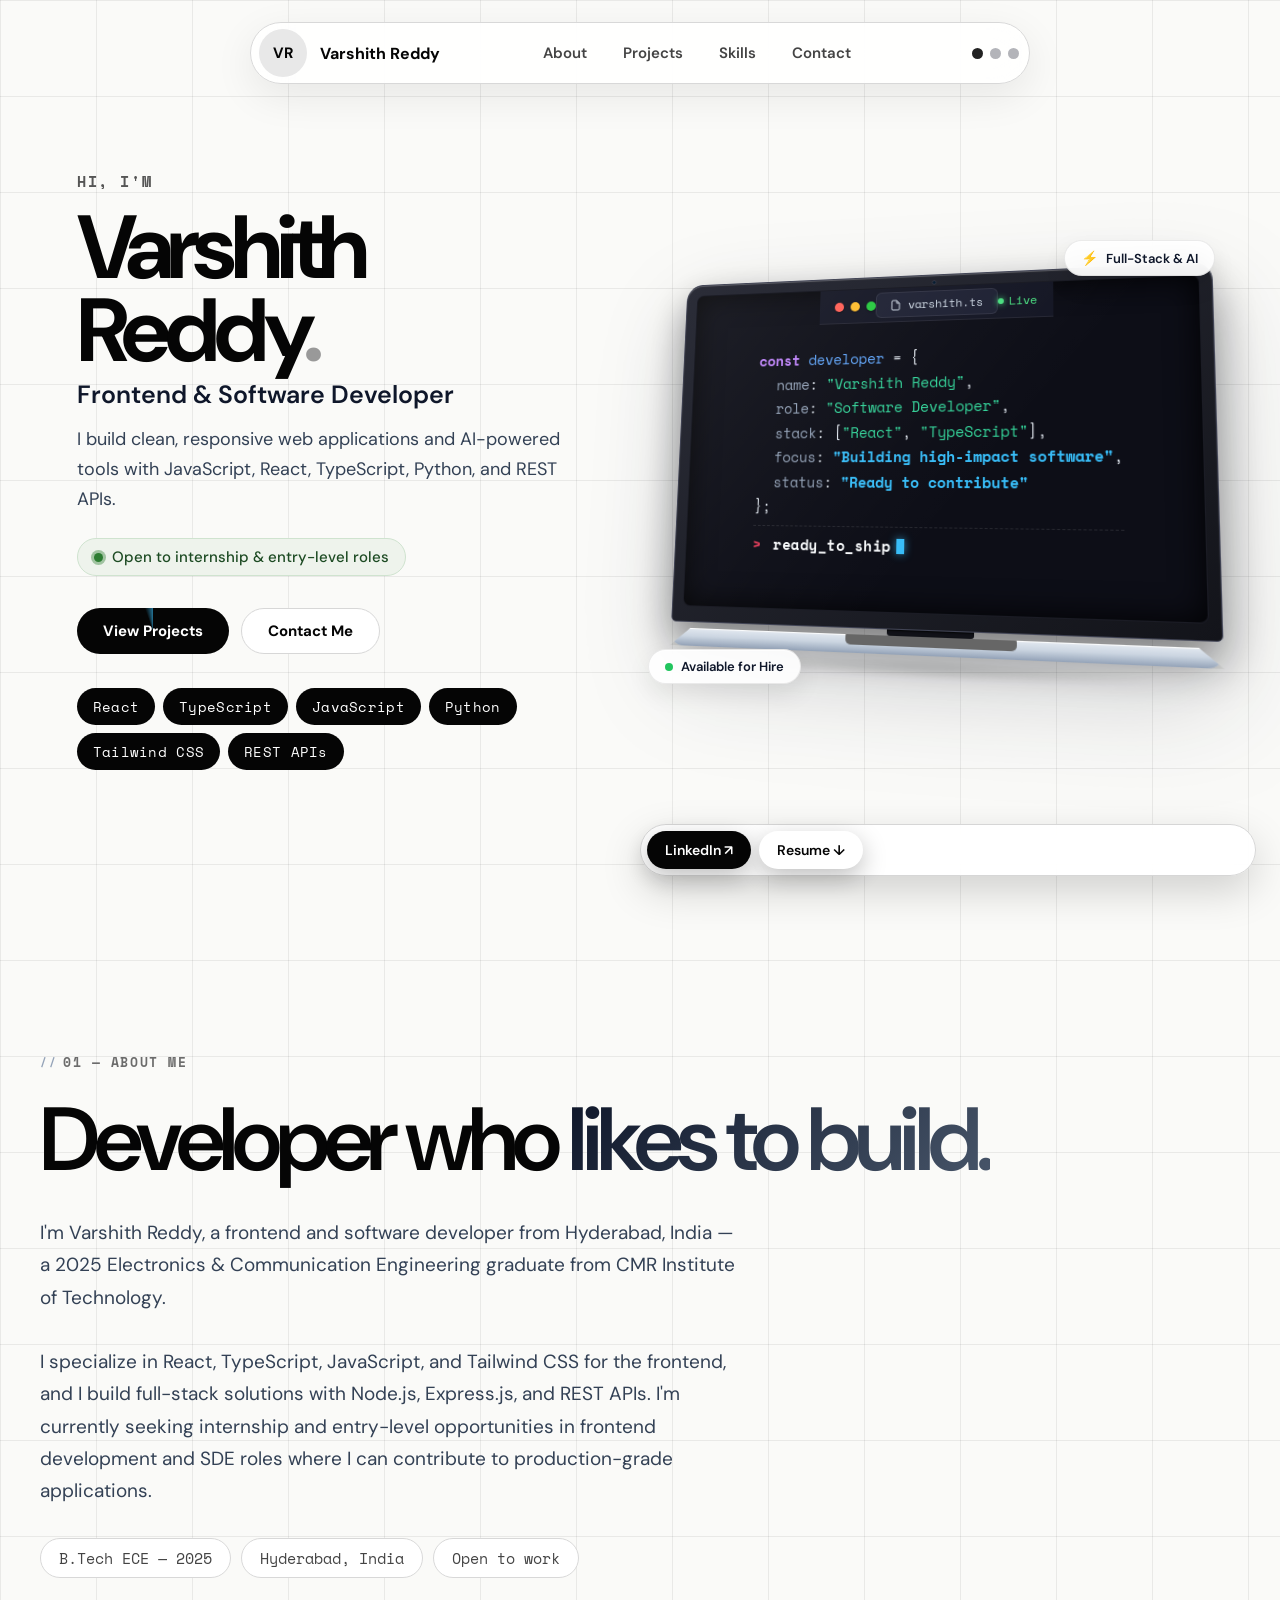
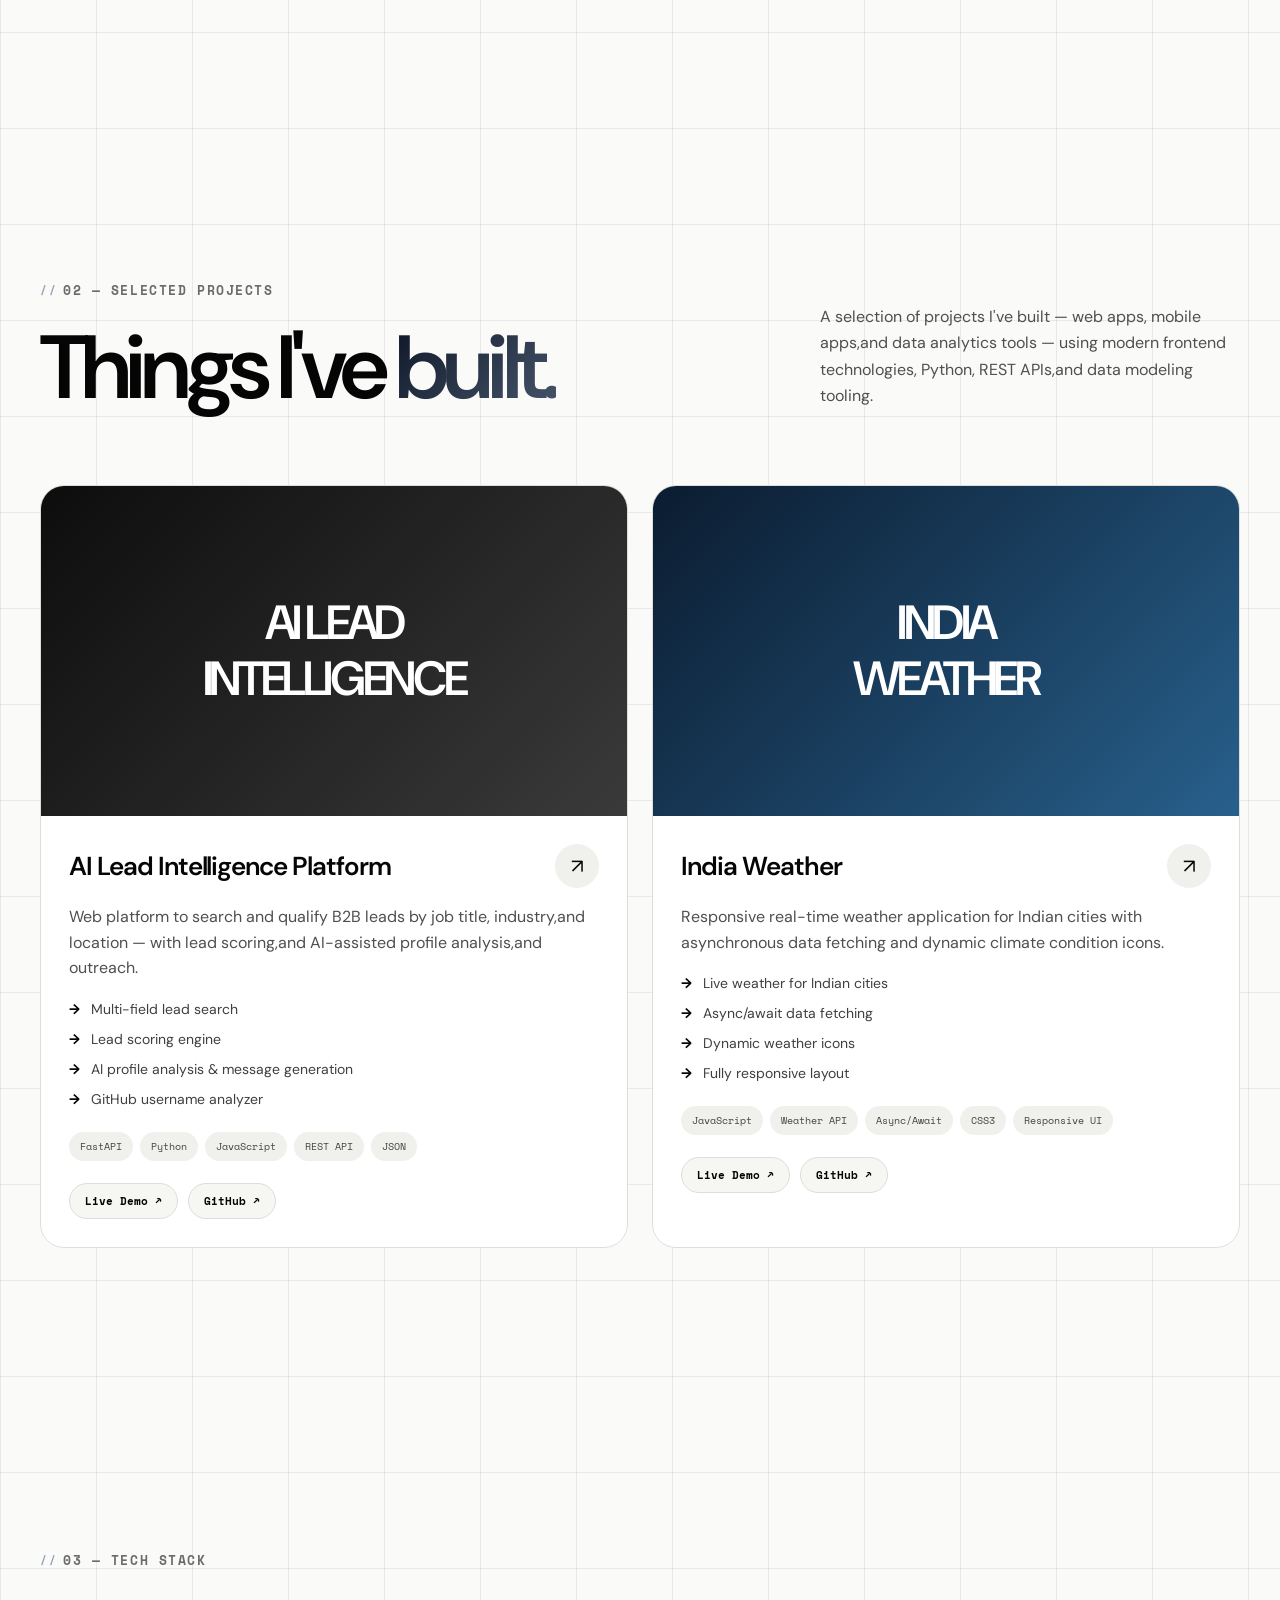
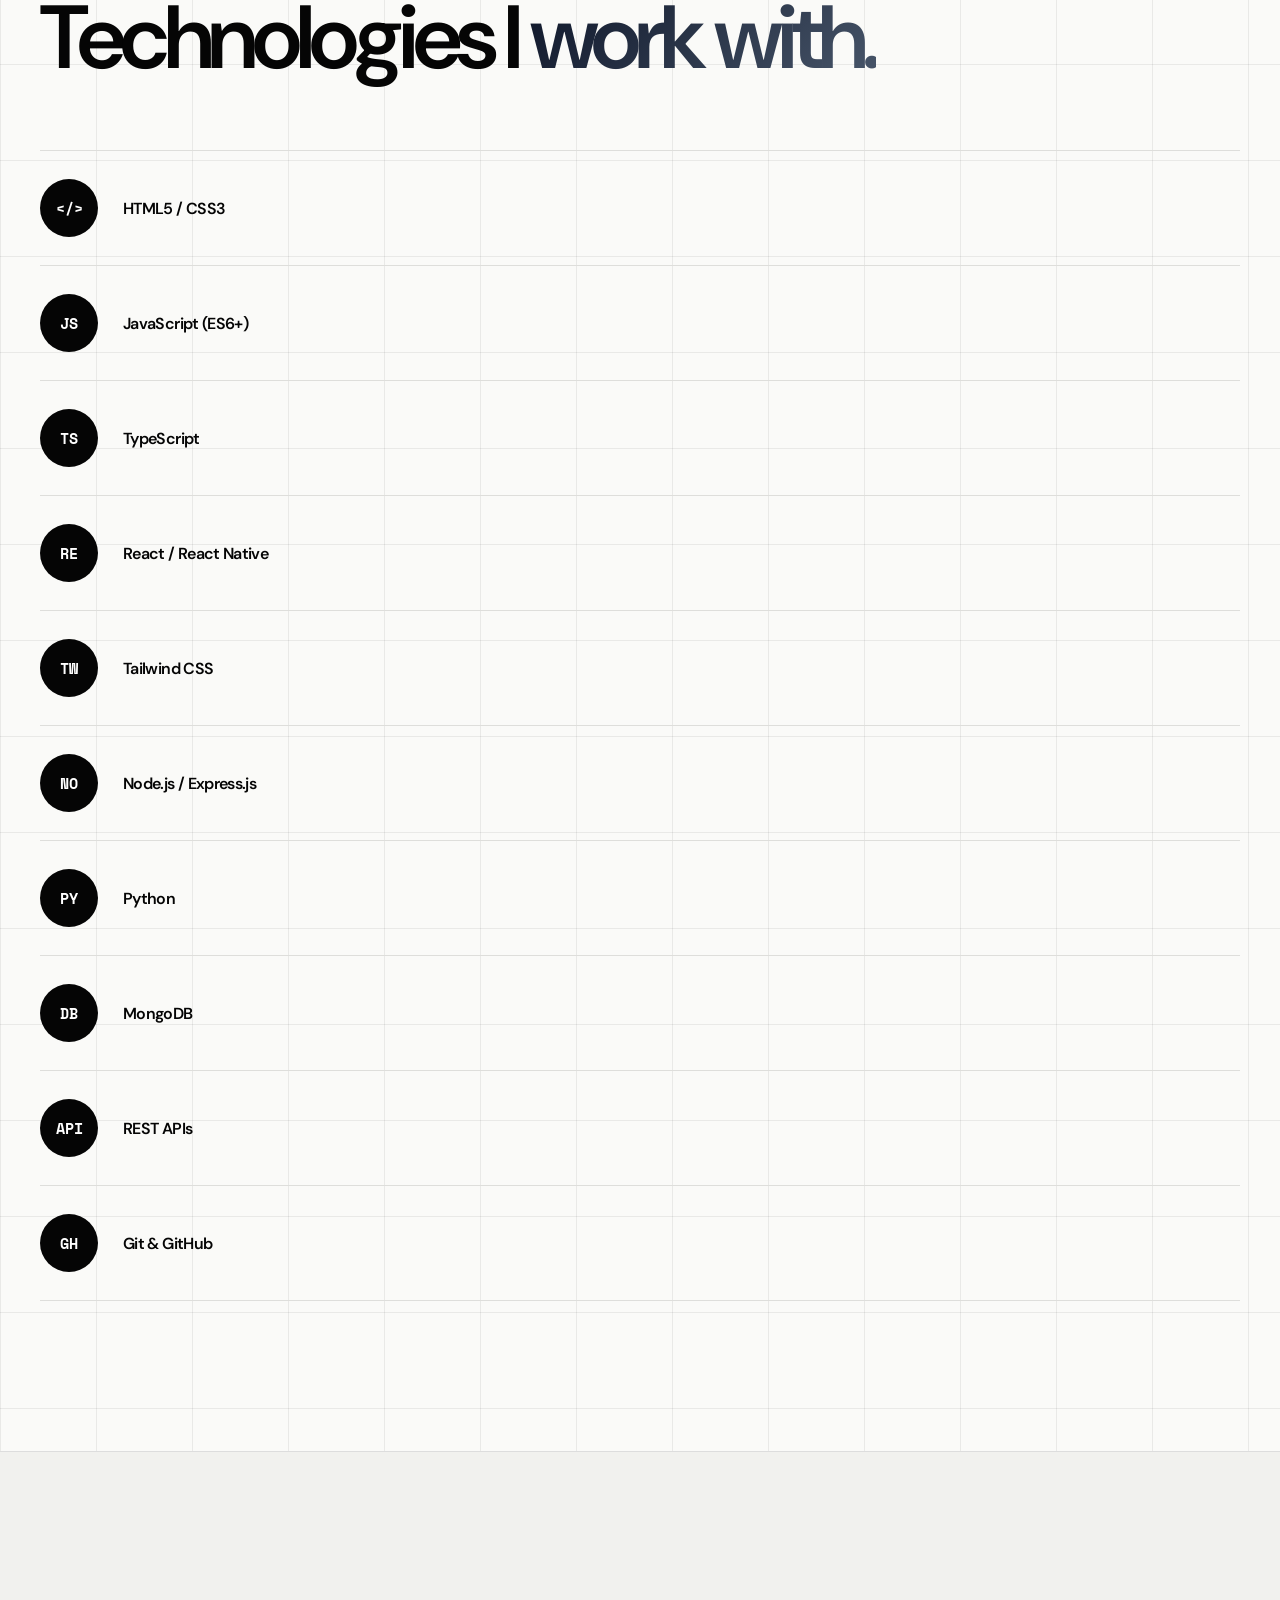
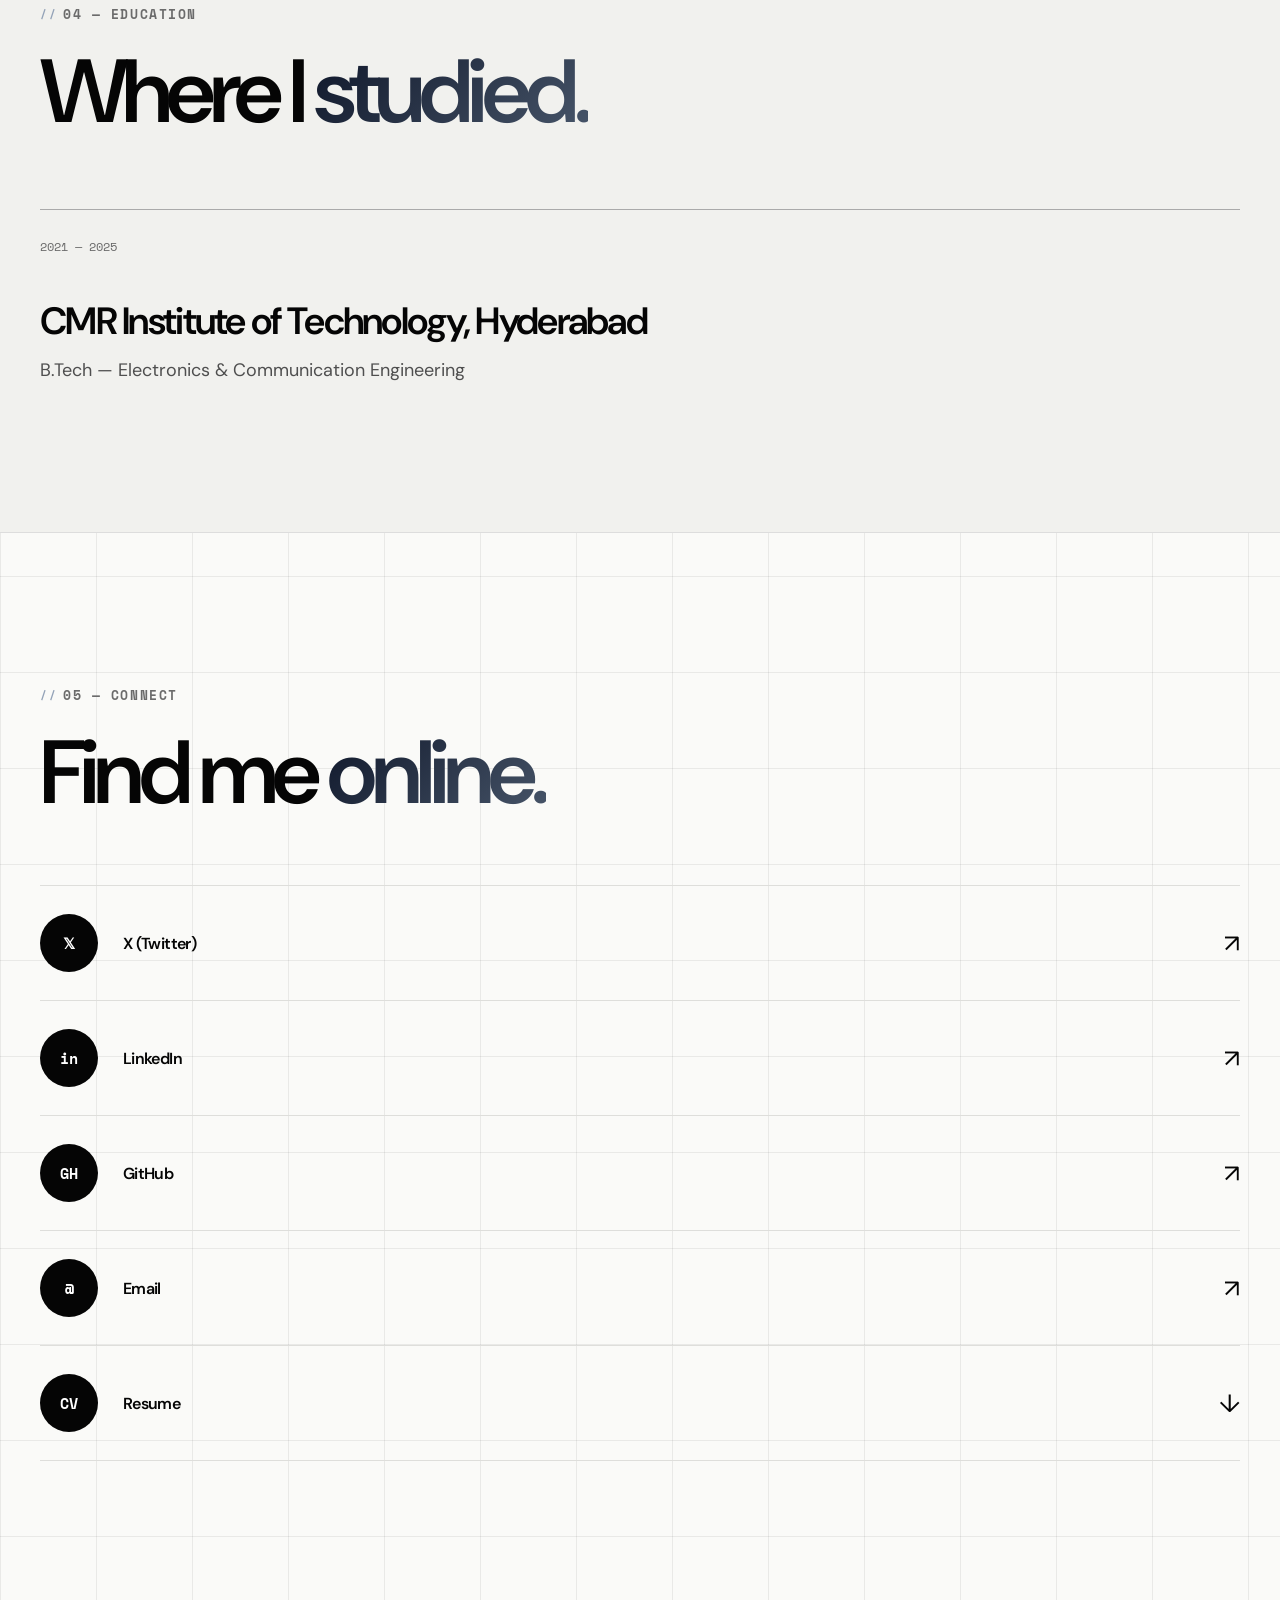
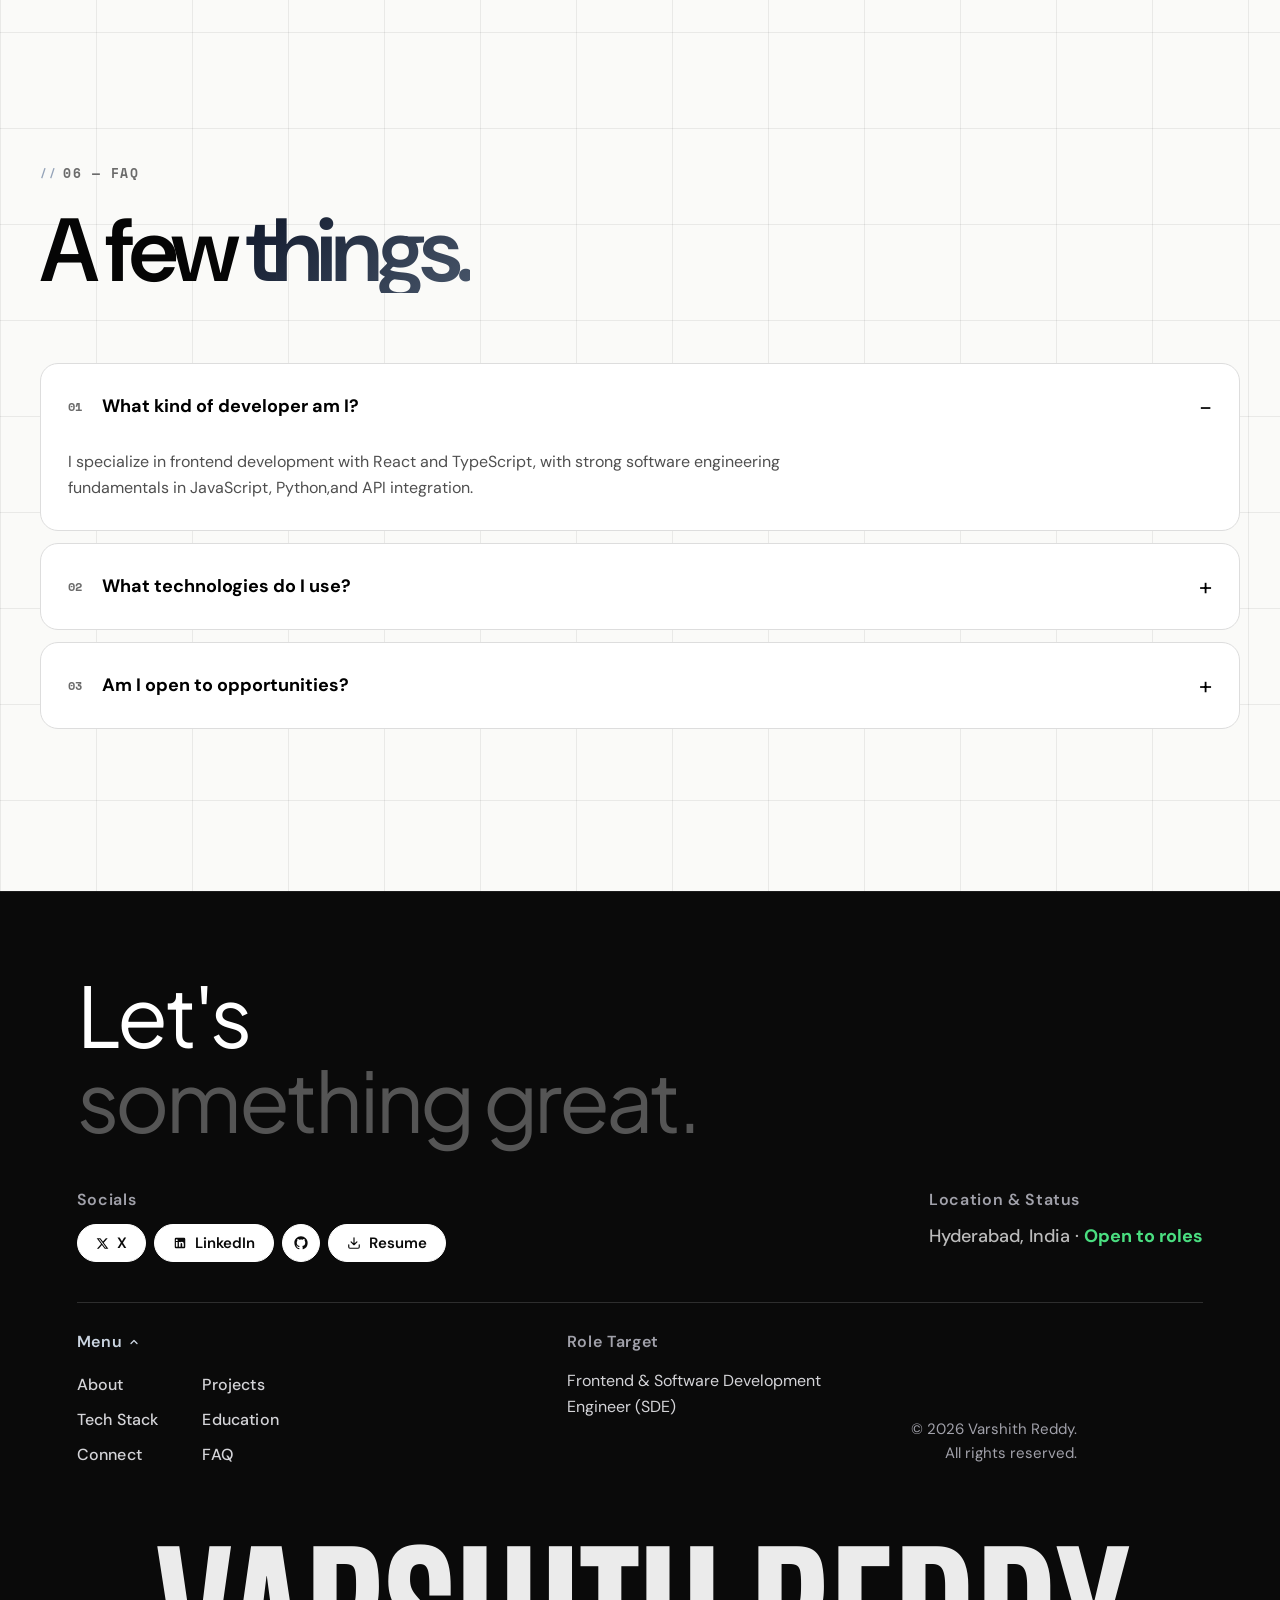
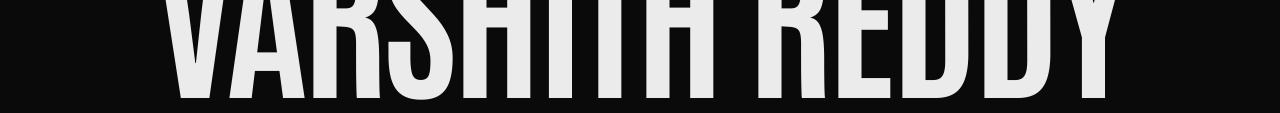
==== commit 6980fbd4: "fix: make bottom Menu button interactive and upgrade smooth scroll navigation" ====
--- a/index.html
+++ b/index.html
@@ -683,7 +683,10 @@
             <!-- Bottom Row: Menu Links + Status + Copyright -->
             <div class="footer__bottom-row">
                 <div class="footer__menu-col">
-                    <span class="footer__label">Menu</span>
+                    <button class="footer__label footer__menu-title-btn" id="footerMenuTitleBtn" type="button" aria-label="Scroll to top navigation">
+                        <span>Menu</span>
+                        <svg width="12" height="12" viewBox="0 0 24 24" fill="none" stroke="currentColor" stroke-width="2.5" stroke-linecap="round" stroke-linejoin="round" aria-hidden="true"><path d="M18 15l-6-6-6 6"/></svg>
+                    </button>
                     <div class="footer__menu-links">
                         <a href="#about">About</a>
                         <a href="#projects">Projects</a>
--- a/overrides.css
+++ b/overrides.css
@@ -1938,3 +1938,237 @@
 .footer__label.clickable:hover {
     color: #ffffff !important;
 }
+
+
+/* =====================================================
+   TYPOGRAPHY & READABILITY ENHANCEMENTS
+===================================================== */
+
+/* 1. Navbar */
+.nav-links a {
+    font-size: 15px !important;
+    padding: 9px 16px !important;
+}
+
+.nav-name {
+    font-size: 16px !important;
+    font-weight: 700 !important;
+}
+
+/* 2. Hero Section Typography */
+.hero-eyebrow {
+    font-size: 15px !important;
+    letter-spacing: 0.12em !important;
+    font-weight: 600 !important;
+}
+
+.hero-role {
+    font-size: clamp(20px, 2.5vw, 25px) !important;
+    font-weight: 600 !important;
+    color: #0f172a !important;
+    margin-top: 6px !important;
+    margin-bottom: 12px !important;
+}
+
+.hero-sub {
+    font-size: clamp(16px, 1.8vw, 18px) !important;
+    line-height: 1.65 !important;
+    color: #334155 !important;
+    max-width: 520px !important;
+}
+
+.hero-status {
+    font-size: 15px !important;
+    padding: 8px 16px !important;
+    font-weight: 500 !important;
+}
+
+.hero-chips li {
+    font-size: 14px !important;
+    padding: 8px 16px !important;
+    font-weight: 500 !important;
+}
+
+.primary-btn, .secondary-btn {
+    font-size: 15px !important;
+    padding: 12px 26px !important;
+}
+
+/* 3. MacBook Pro Laptop & Code Editor Screen */
+.laptop {
+    width: min(560px, 94vw) !important;
+}
+
+.screen-shell {
+    height: min(360px, 60vw) !important;
+}
+
+.editor-header {
+    height: 36px !important;
+    padding: 0 16px !important;
+}
+
+.editor-tab {
+    font-size: 12px !important;
+    padding: 4px 14px !important;
+}
+
+.editor-status {
+    font-size: 12px !important;
+}
+
+.editor-body {
+    padding: 20px 24px !important;
+    font-size: clamp(13px, 1.6vw, 15px) !important;
+    line-height: 1.7 !important;
+}
+
+.terminal-output {
+    font-size: 12px !important;
+    margin-top: 6px !important;
+}
+
+/* 4. Body Sections */
+.section-label {
+    font-size: 13px !important;
+    letter-spacing: 0.12em !important;
+    font-weight: 700 !important;
+}
+
+.about-text {
+    font-size: clamp(17px, 1.8vw, 19px) !important;
+    line-height: 1.7 !important;
+    color: #334155 !important;
+}
+
+.about-facts li {
+    font-size: 15px !important;
+    padding: 8px 18px !important;
+}
+
+.category-name {
+    font-size: 16px !important;
+    font-weight: 600 !important;
+}
+
+.faq-question {
+    font-size: 18px !important;
+}
+
+.faq-answer-inner {
+    font-size: 16px !important;
+    line-height: 1.65 !important;
+}
+
+/* 5. Dark Footer Typography */
+.footer__label {
+    font-size: 16px !important;
+    color: #a1a1aa !important;
+    font-weight: 600 !important;
+    letter-spacing: 0.04em !important;
+    margin-bottom: 6px !important;
+}
+
+.footer__menu-links {
+    grid-template-columns: repeat(2, max-content) !important;
+    gap: 14px 48px !important;
+}
+
+.footer__menu-links a {
+    font-size: 16px !important;
+    color: #d4d4d8 !important;
+    font-weight: 500 !important;
+    letter-spacing: 0.01em !important;
+}
+
+.footer__menu-links a:hover {
+    color: #ffffff !important;
+    transform: translateX(4px) !important;
+}
+
+.footer__menu-links--col span {
+    font-size: 16px !important;
+    color: #d4d4d8 !important;
+    line-height: 1.6 !important;
+}
+
+.footer__copy {
+    font-size: 15px !important;
+    color: #a1a1aa !important;
+    line-height: 1.6 !important;
+}
+
+.footer__social-pill {
+    font-size: 15px !important;
+    padding: 8px 18px !important;
+    font-weight: 600 !important;
+}
+
+.footer__social-btn {
+    width: 38px !important;
+    height: 38px !important;
+}
+
+.footer__link {
+    font-size: 18px !important;
+}
+
+
+/* =====================================================
+   INTERACTIVE FOOTER MENU BUTTON & NAVIGATION
+===================================================== */
+
+.footer__menu-title-btn {
+    background: none !important;
+    border: none !important;
+    padding: 0 !important;
+    margin-bottom: 12px !important;
+    font-family: inherit !important;
+    font-size: 16px !important;
+    font-weight: 600 !important;
+    color: #cbd5e1 !important;
+    cursor: pointer !important;
+    display: inline-flex !important;
+    align-items: center !important;
+    gap: 6px !important;
+    text-transform: none !important;
+    letter-spacing: 0.04em !important;
+    transition: color 0.2s ease, transform 0.2s ease !important;
+    user-select: none !important;
+}
+
+.footer__menu-title-btn:hover {
+    color: #ffffff !important;
+    transform: translateY(-2px) !important;
+}
+
+.footer__menu-title-btn svg {
+    transition: transform 0.2s ease;
+}
+
+.footer__menu-title-btn:hover svg {
+    transform: translateY(-2px);
+}
+
+.footer__menu-links {
+    display: grid !important;
+    grid-template-columns: repeat(2, max-content) !important;
+    gap: 14px 44px !important;
+}
+
+.footer__menu-links a {
+    font-size: 16px !important;
+    color: #d4d4d8 !important;
+    font-weight: 500 !important;
+    text-decoration: none !important;
+    cursor: pointer !important;
+    display: inline-flex !important;
+    align-items: center !important;
+    transition: color 0.2s ease, transform 0.2s ease !important;
+    pointer-events: auto !important;
+}
+
+.footer__menu-links a:hover {
+    color: #ffffff !important;
+    transform: translateX(4px) !important;
+}
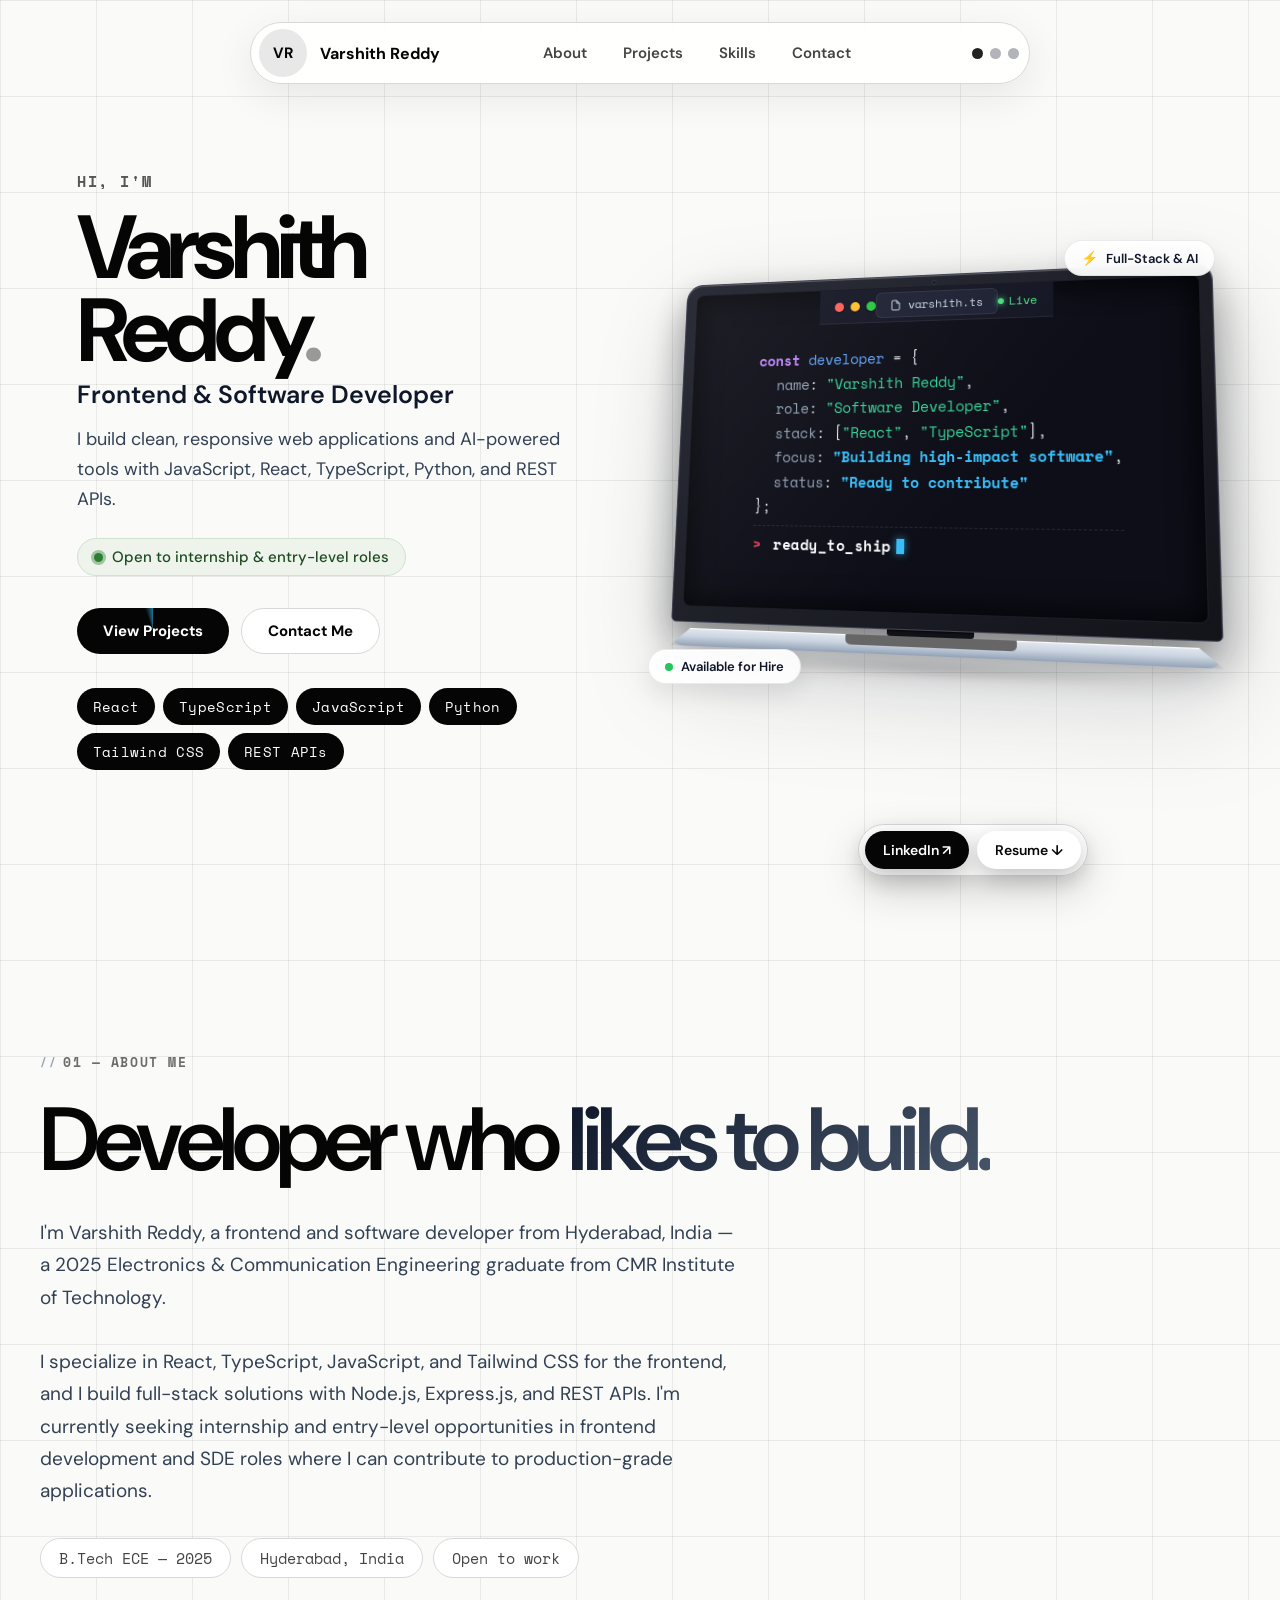
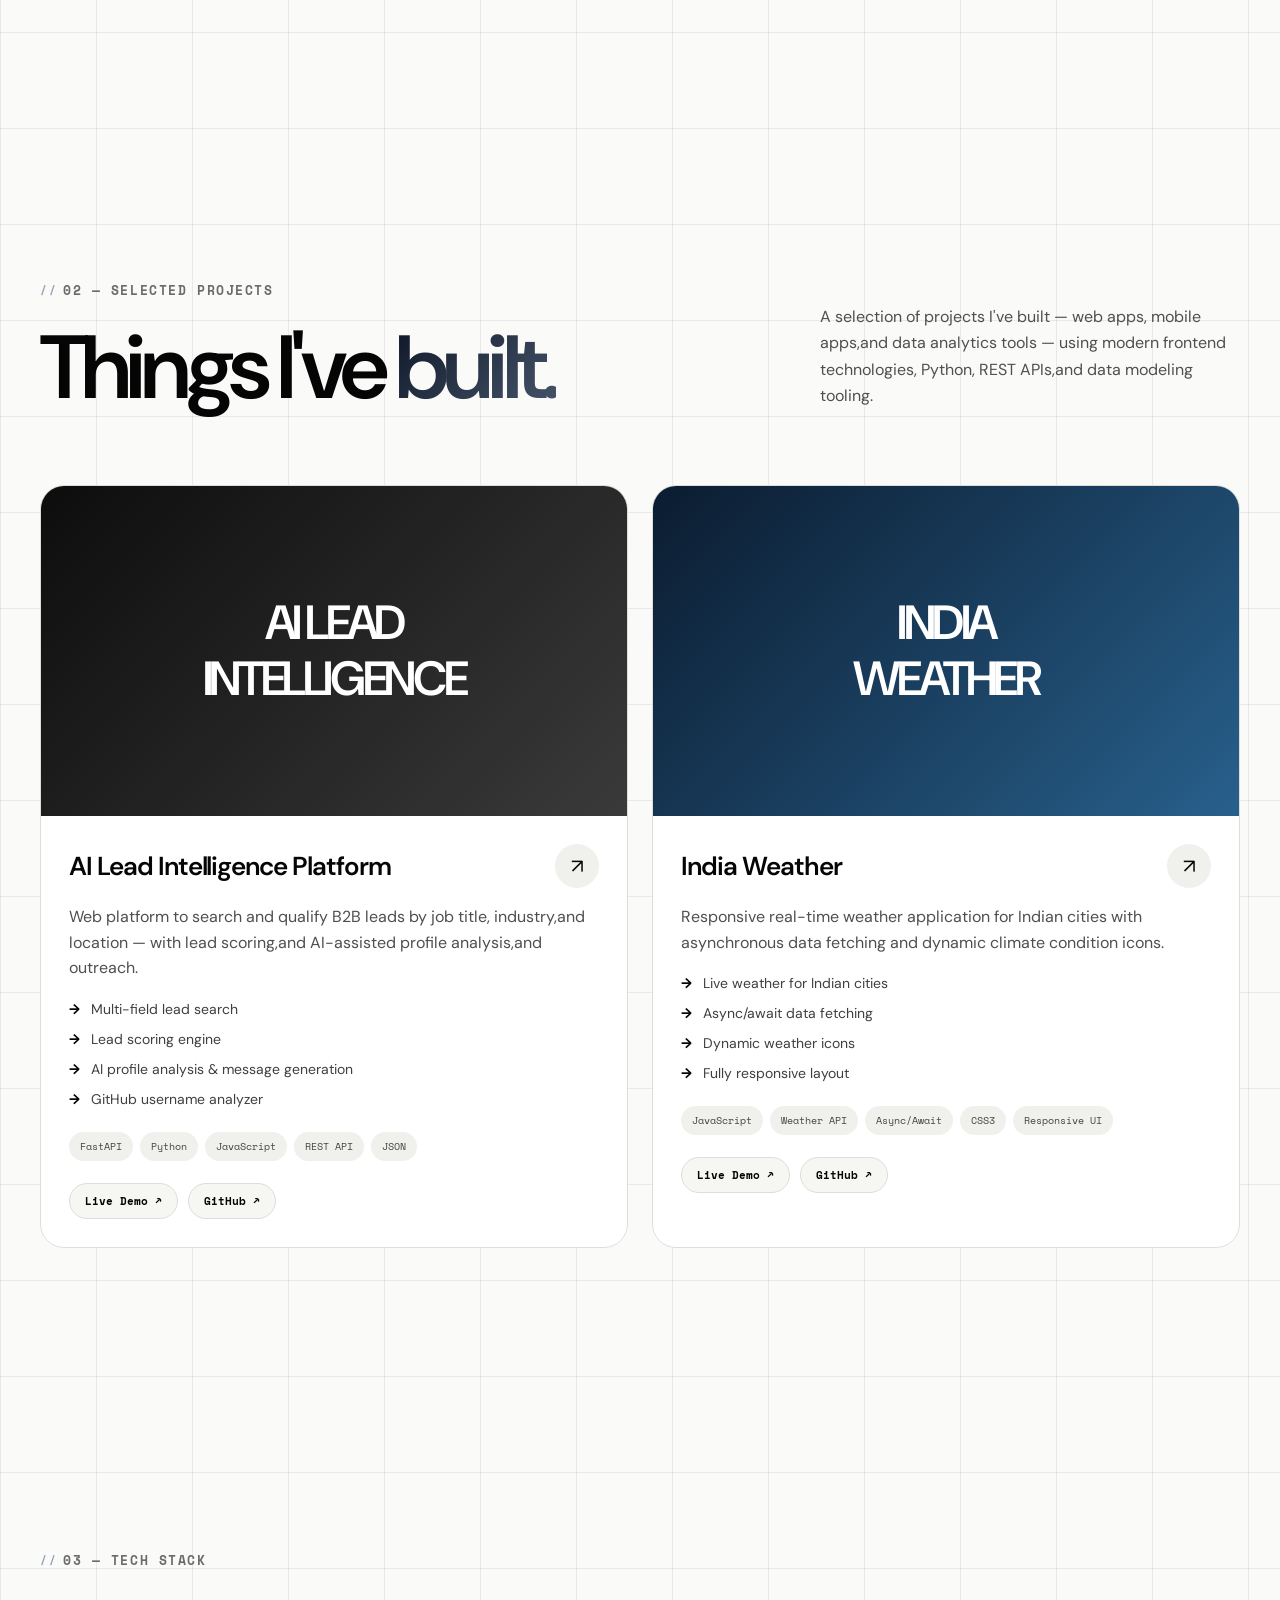
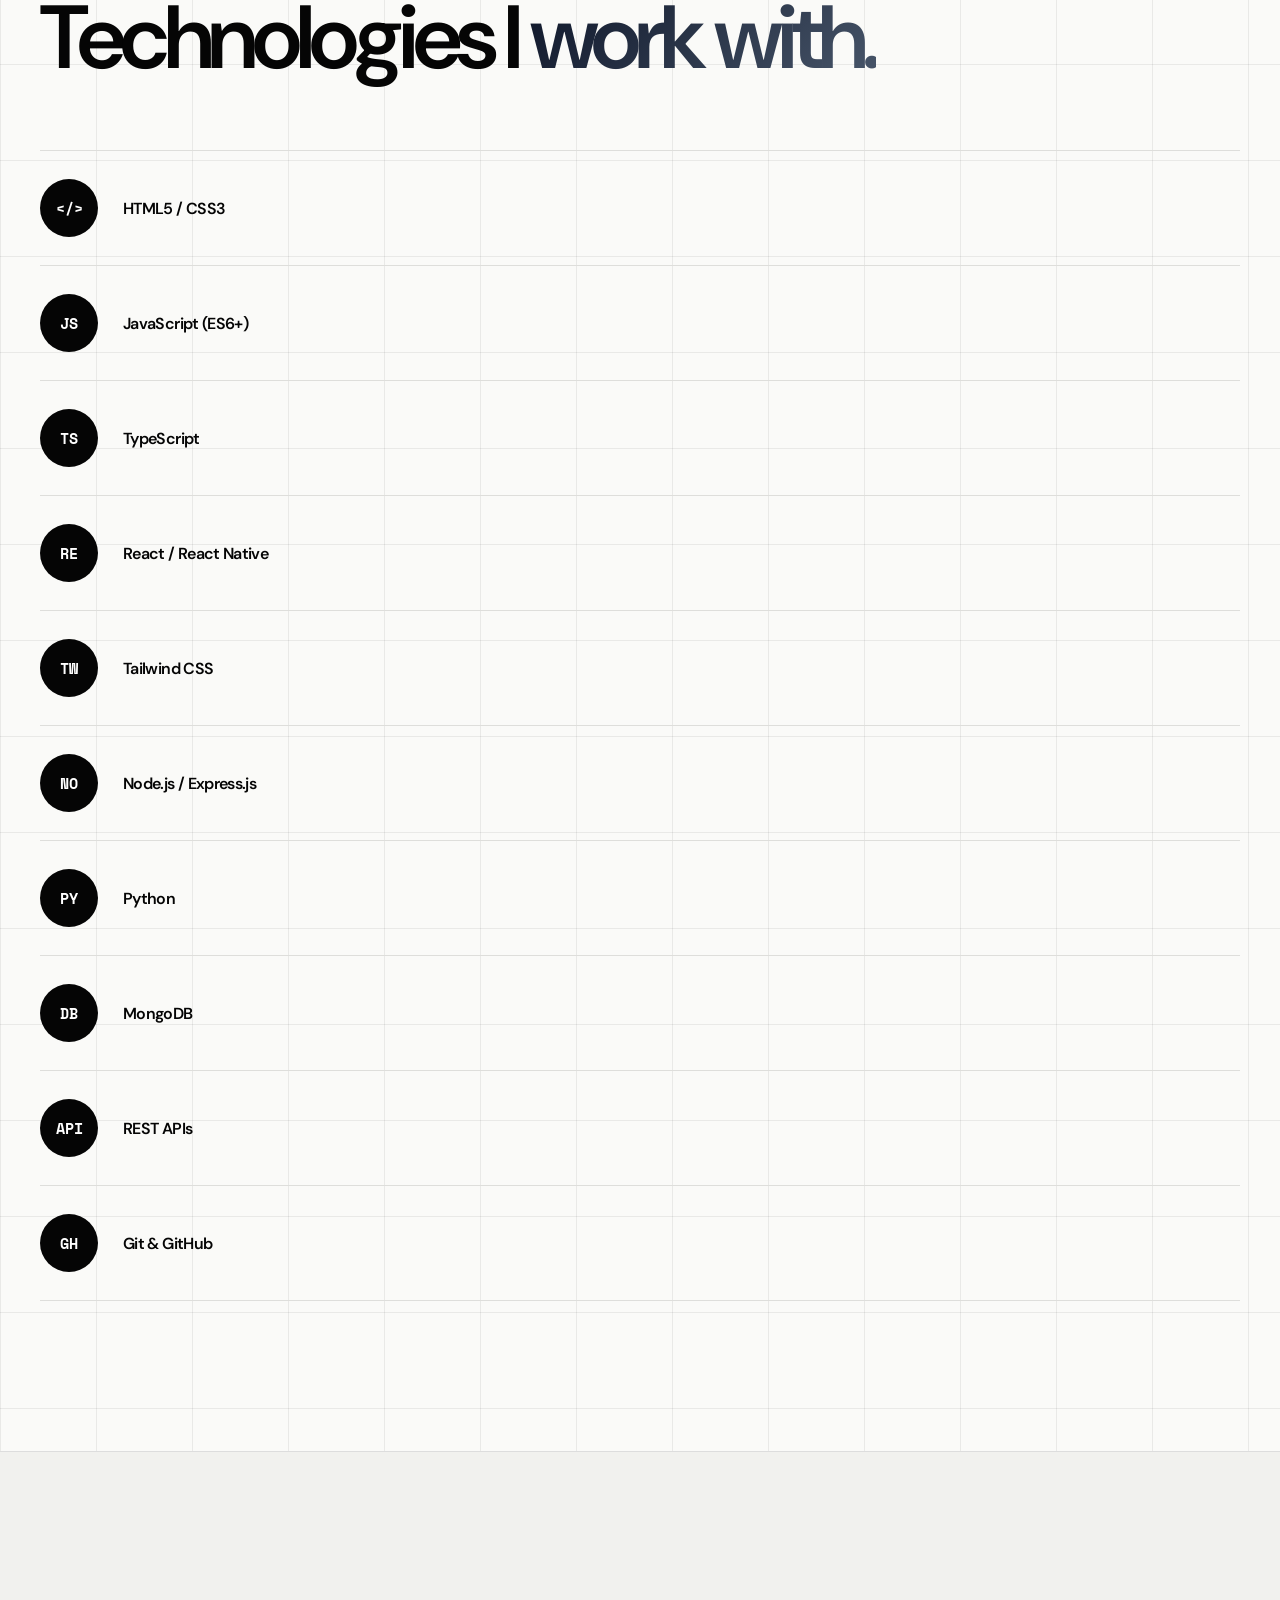
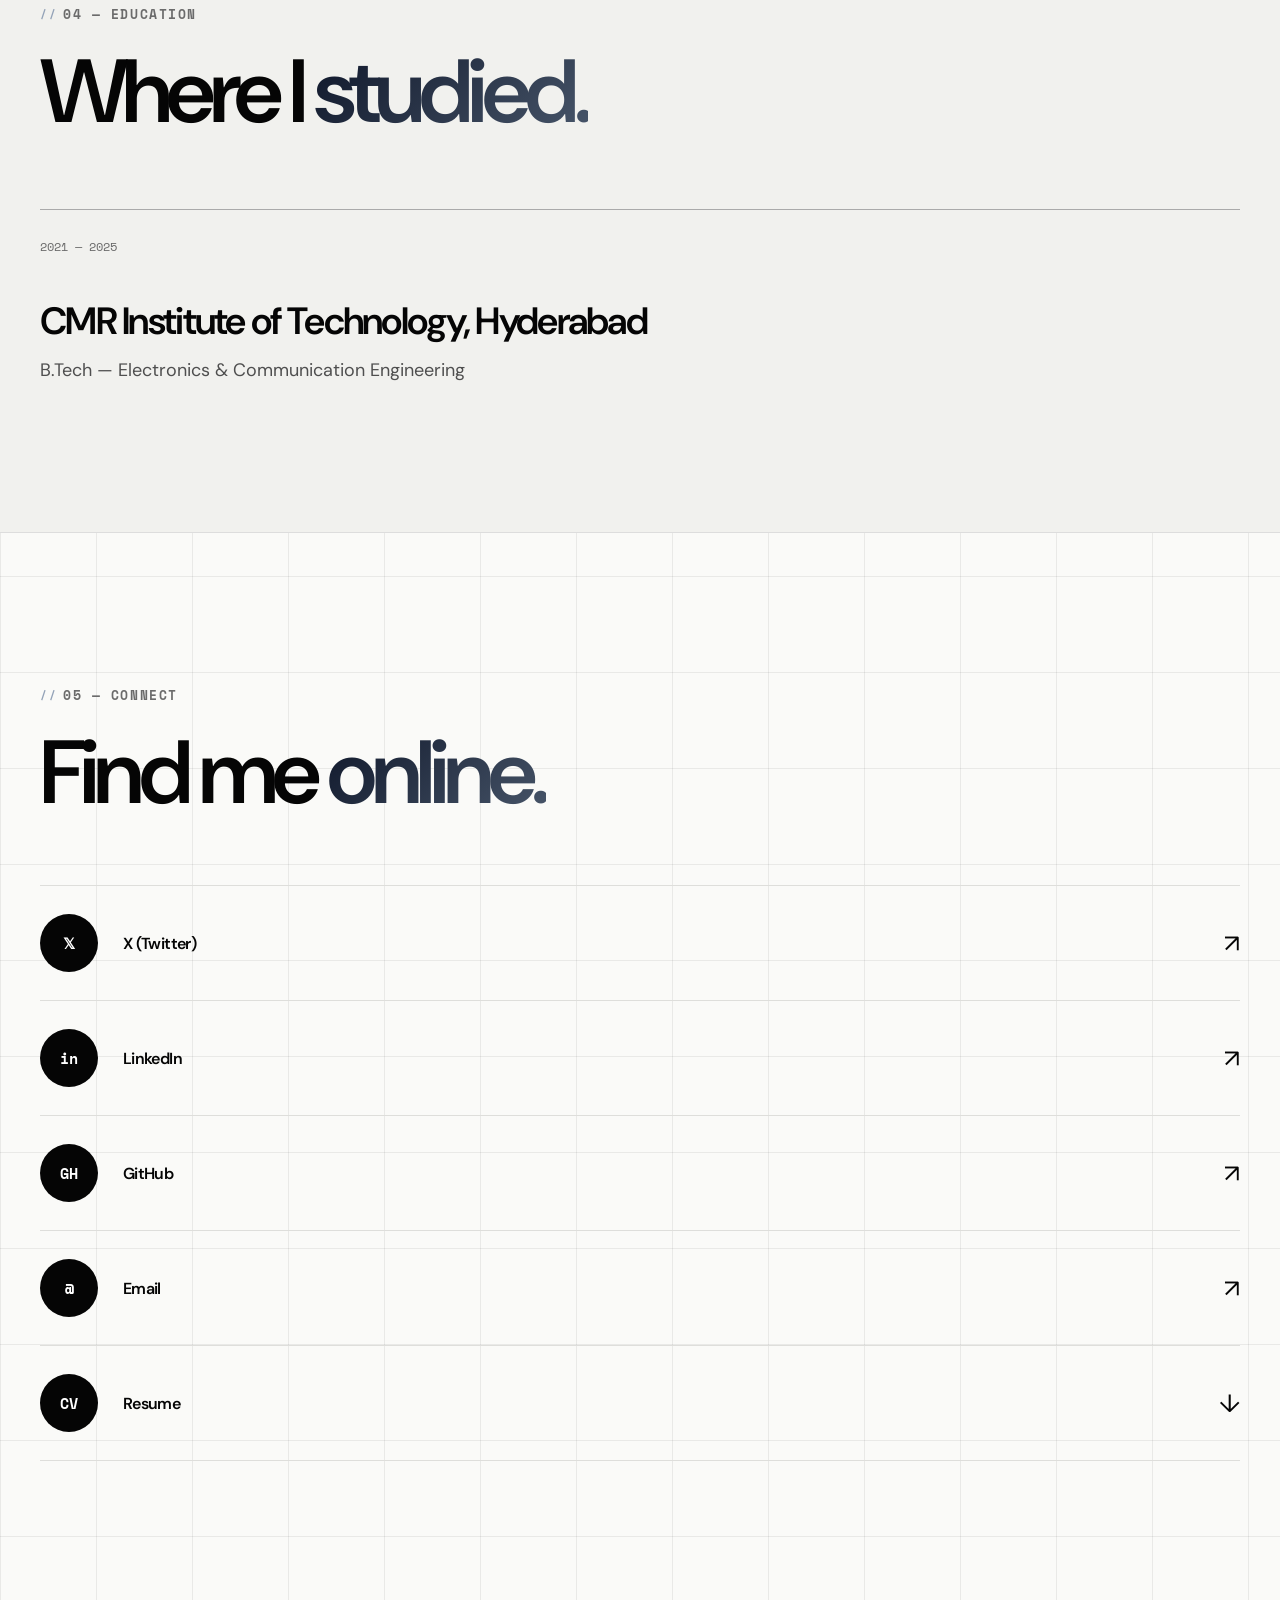
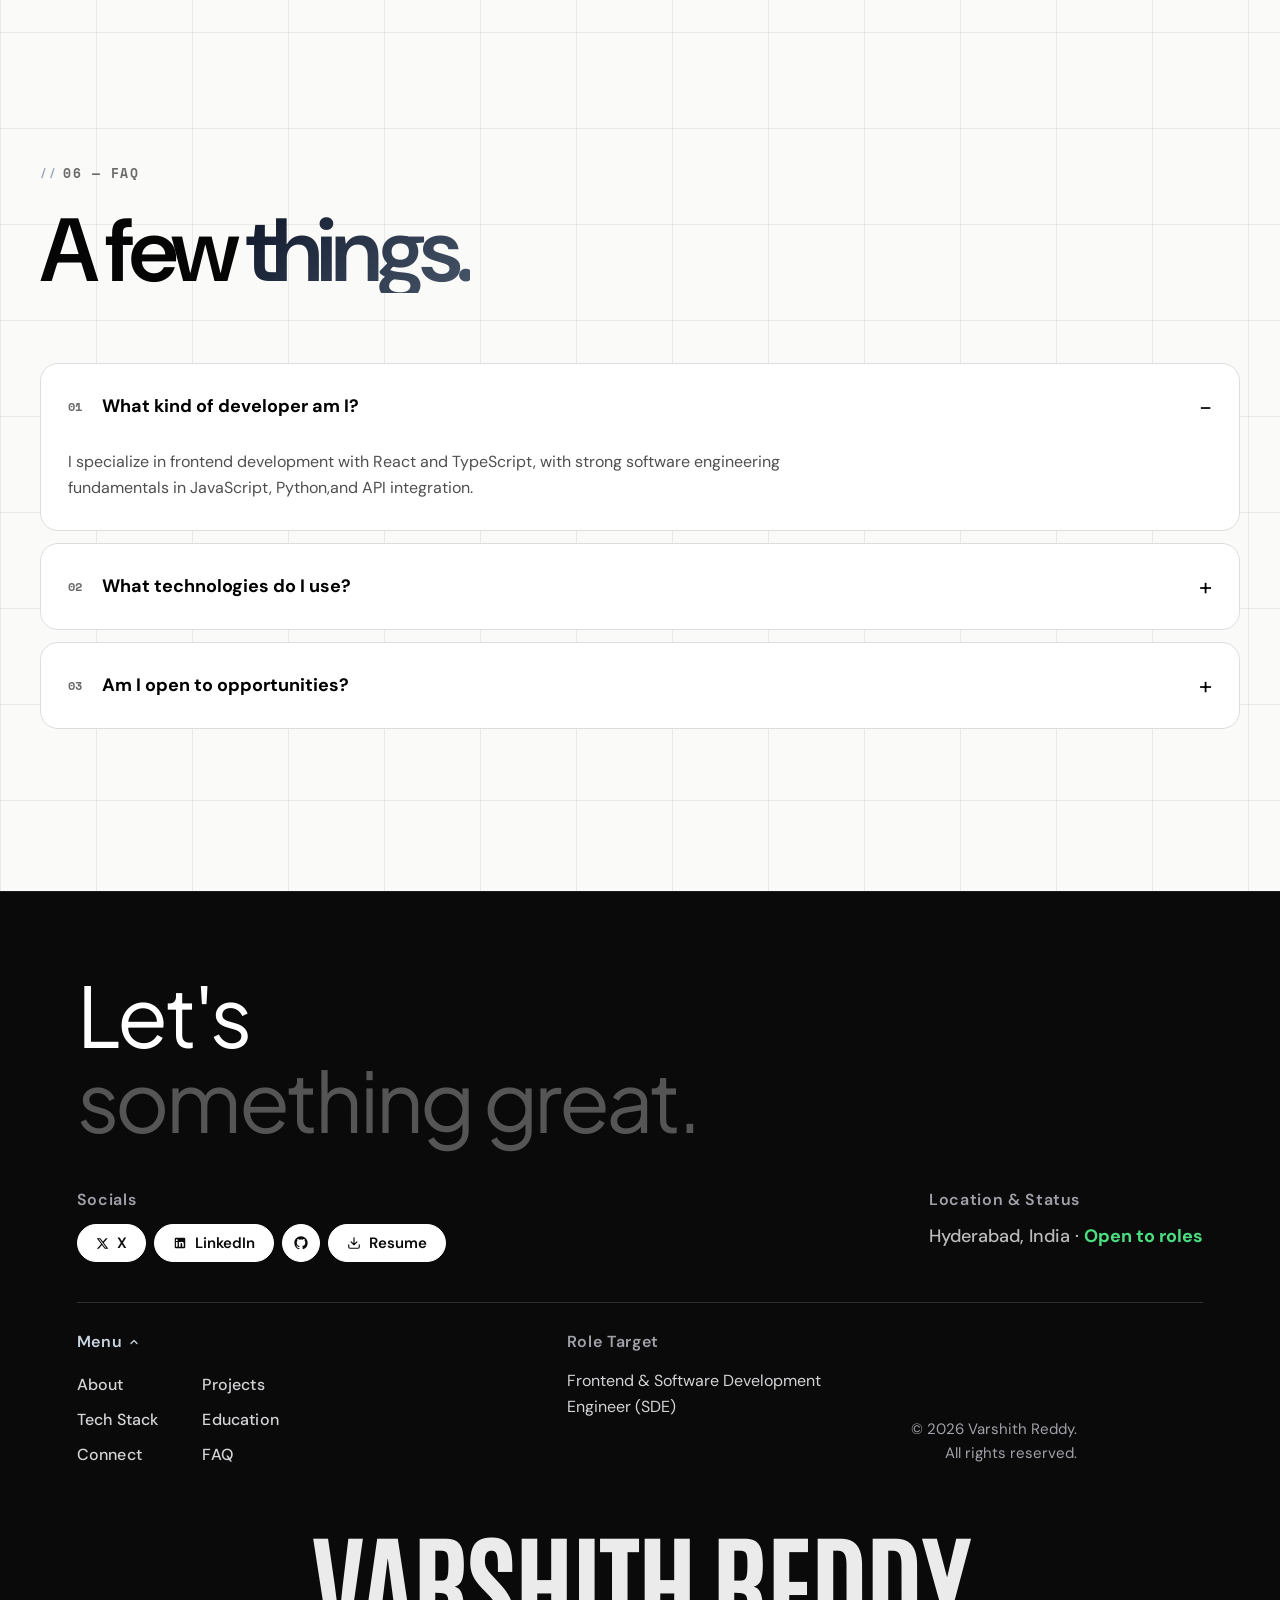
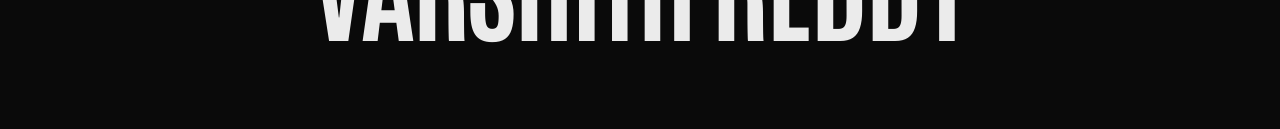
==== commit 0e689a69: "fix: update og:image and og:url to vercel domain with cache buster" ====
--- a/index.html
+++ b/index.html
@@ -16,17 +16,19 @@
     <meta name="theme-color" content="#fafaf8">
 
     <meta property="og:type" content="website">
-    <meta property="og:url" content="https://portfolio-gvc2.onrender.com/">
+    <meta property="og:url" content="https://varshith-portfolio-one.vercel.app/">
     <meta property="og:title" content="Varshith Reddy — Frontend & Software Developer">
     <meta property="og:description" content="Portfolio of Varshith Reddy — frontend and software developer building clean, responsive web apps and AI-powered tools.">
-    <meta property="og:image" content="https://portfolio-gvc2.onrender.com/og-image.jpg">
+    <meta property="og:image" content="https://varshith-portfolio-one.vercel.app/portfolio-banner.png?v=2">
+    <meta property="og:image:width" content="1024">
+    <meta property="og:image:height" content="381">
     <meta property="og:image:alt" content="Varshith Reddy — Frontend Developer portfolio">
     <meta property="og:site_name" content="Varshith Reddy Portfolio">
 
     <meta name="twitter:card" content="summary_large_image">
     <meta name="twitter:title" content="Varshith Reddy — Frontend & Software Developer">
     <meta name="twitter:description" content="Frontend and software developer building clean, responsive web apps and AI-powered tools.">
-    <meta name="twitter:image" content="https://portfolio-gvc2.onrender.com/og-image.jpg">
+    <meta name="twitter:image" content="https://varshith-portfolio-one.vercel.app/portfolio-banner.png?v=2">
 
     <script type="application/ld+json">
     {
--- a/style.css
+++ b/style.css
@@ -1121,11 +1121,8 @@
 .floating-cta {
     position: fixed;
 
-    left: 50%;
-    bottom: 22px;
-
-    transform:
-        translateX(-50%);
+    right: 24px;
+    bottom: 24px;
 
     z-index: 999;
 
--- a/overrides.css
+++ b/overrides.css
@@ -1089,7 +1089,7 @@
     overflow: visible;
     position: relative;
     padding-top: 36px;
-    padding-bottom: 20px;
+    padding-bottom: clamp(65px, 8vw, 90px);
     margin-bottom: 0;
     display: flex;
     justify-content: center;
@@ -1106,7 +1106,7 @@
     width: 100%;
     max-width: 100%;
     font-family: 'Antonio', -apple-system, BlinkMacSystemFont, sans-serif;
-    font-size: clamp(2.2rem, 13.8vw, 200px);
+    font-size: clamp(2.2rem, 9.3vw, 155px);
     color: #ffffffeb;
     letter-spacing: -.028em;
     text-align: center;
@@ -1852,7 +1852,11 @@
 .floating-cta {
     position: fixed !important;
     bottom: 24px !important;
-    right: 24px !important;
+    right: clamp(100px, 15vw, 240px) !important;
+    left: auto !important;
+    transform: none !important;
+    width: auto !important;
+    margin: 0 !important;
     display: flex !important;
     align-items: center !important;
     gap: 8px !important;
@@ -1860,6 +1864,13 @@
     opacity: 1 !important;
     pointer-events: auto !important;
     visibility: visible !important;
+}
+
+@media (max-width: 768px) {
+    .floating-cta {
+        right: 16px !important;
+        bottom: 16px !important;
+    }
 }
 
 .floating-btn {
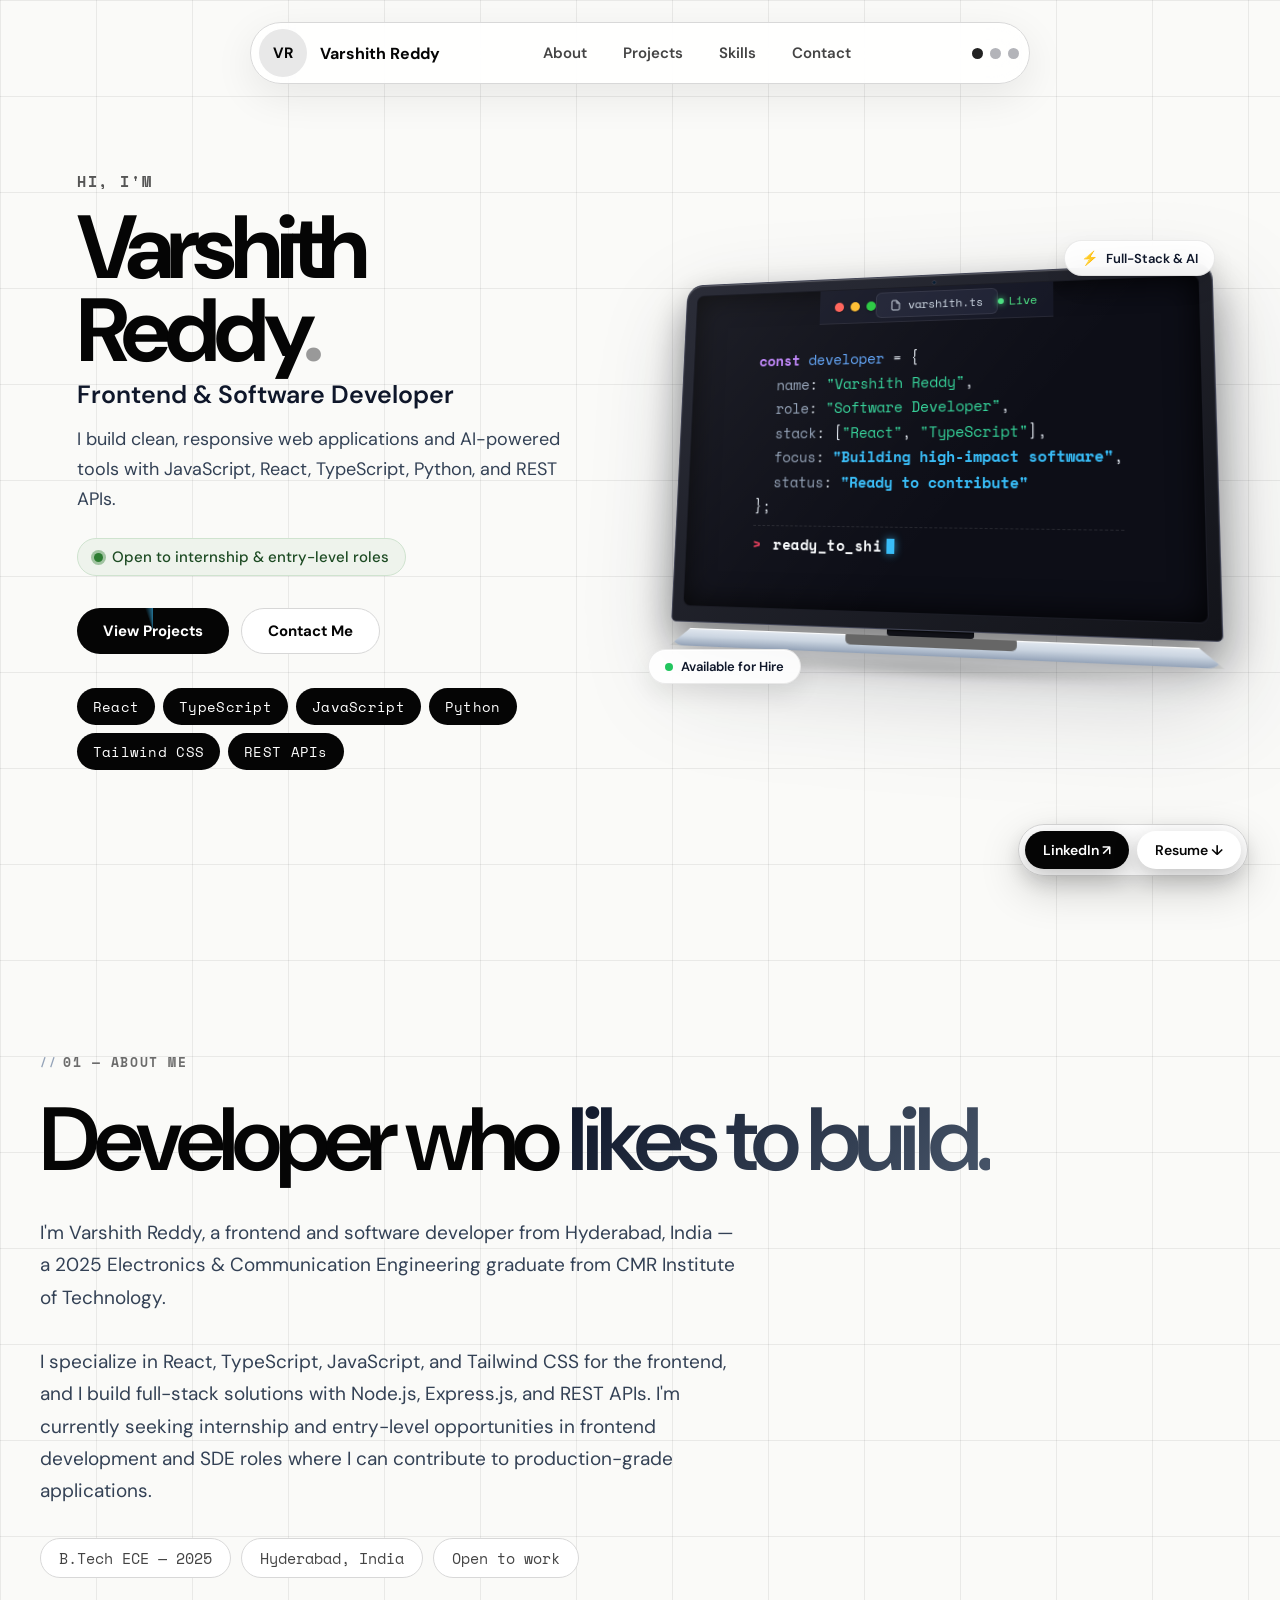
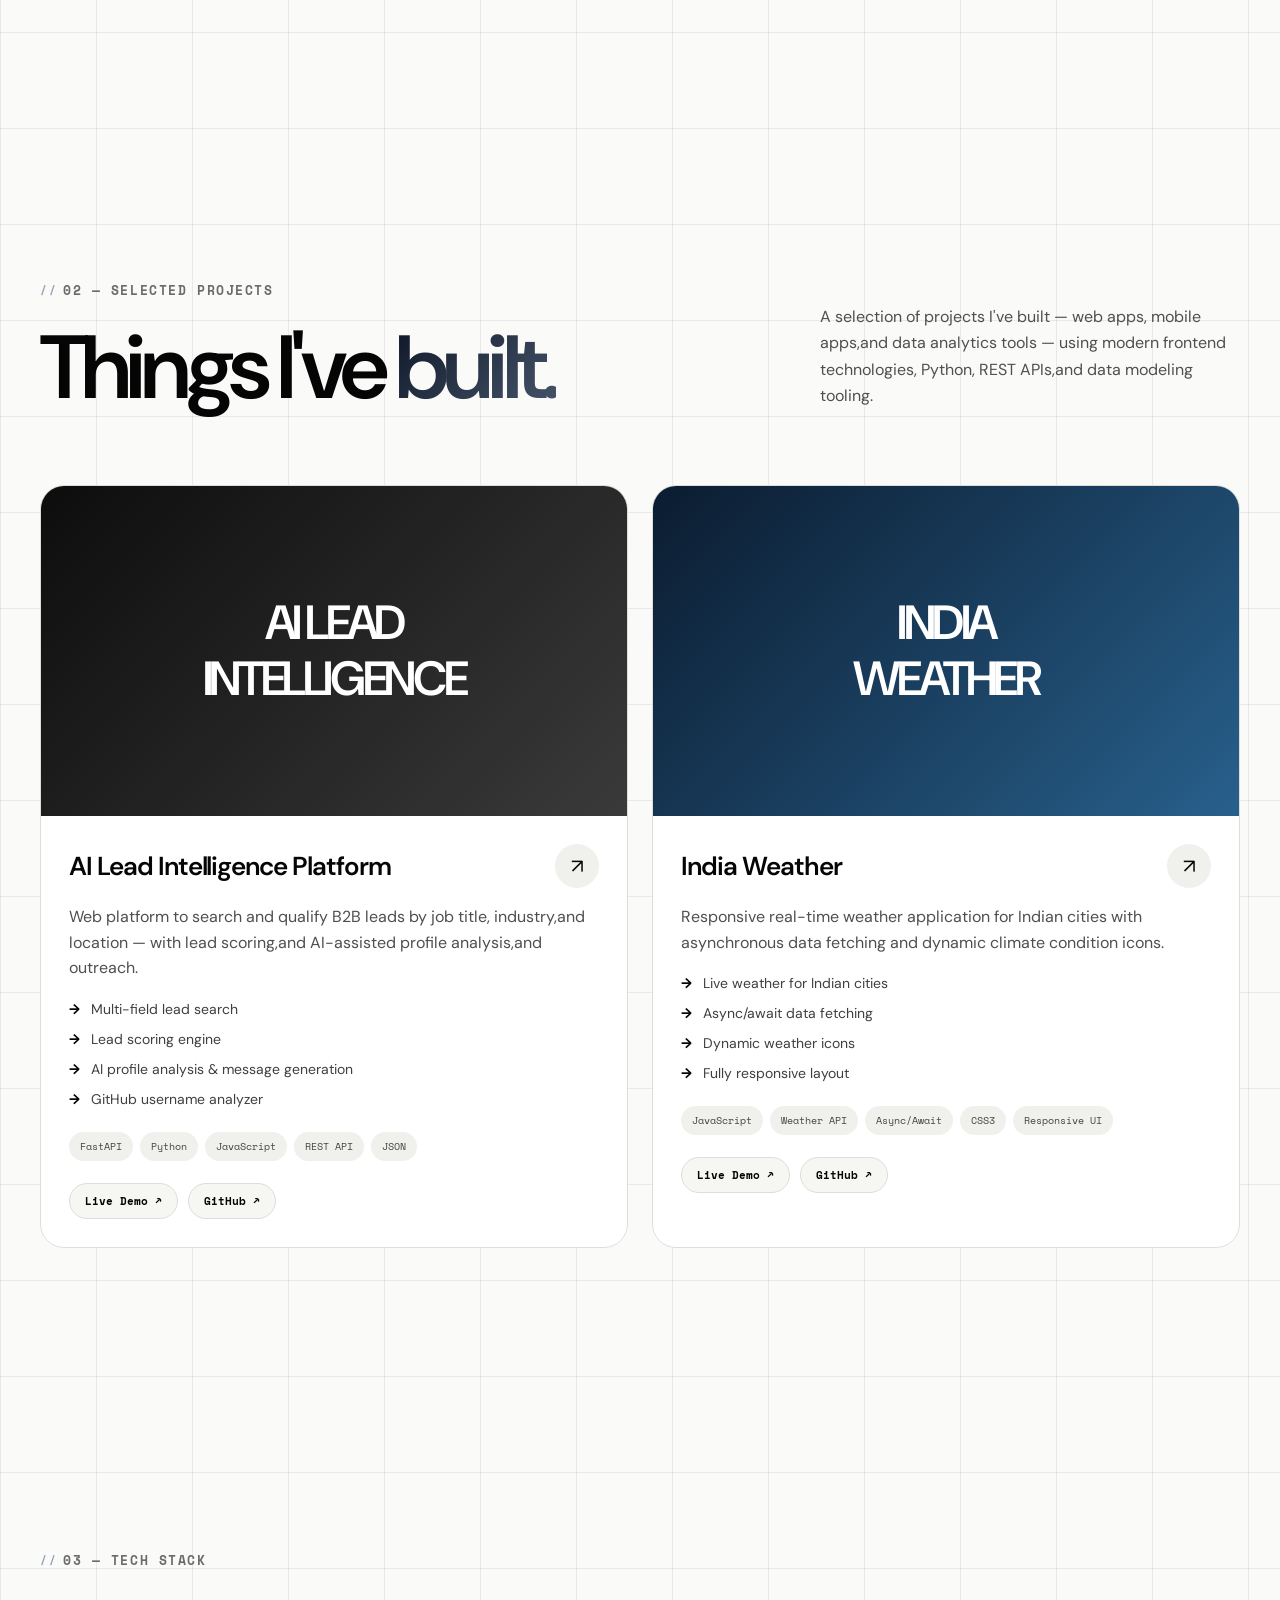
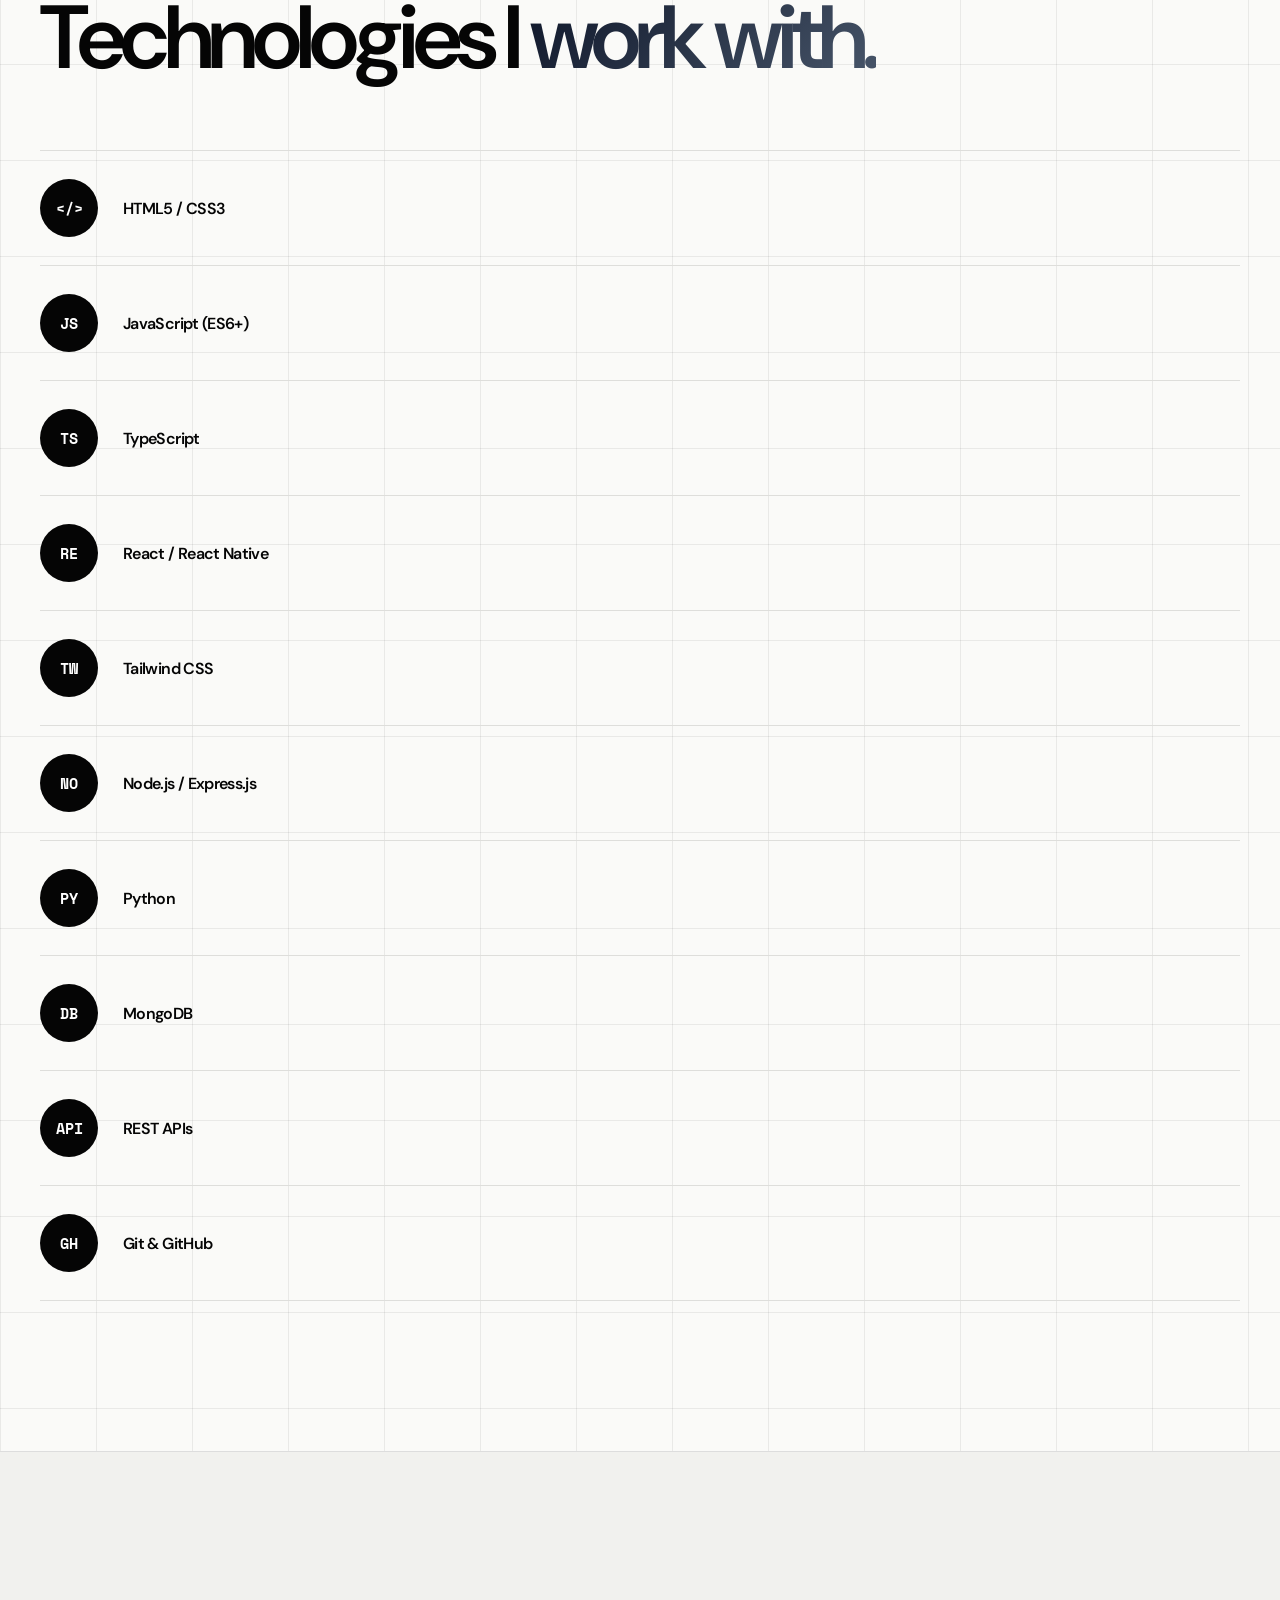
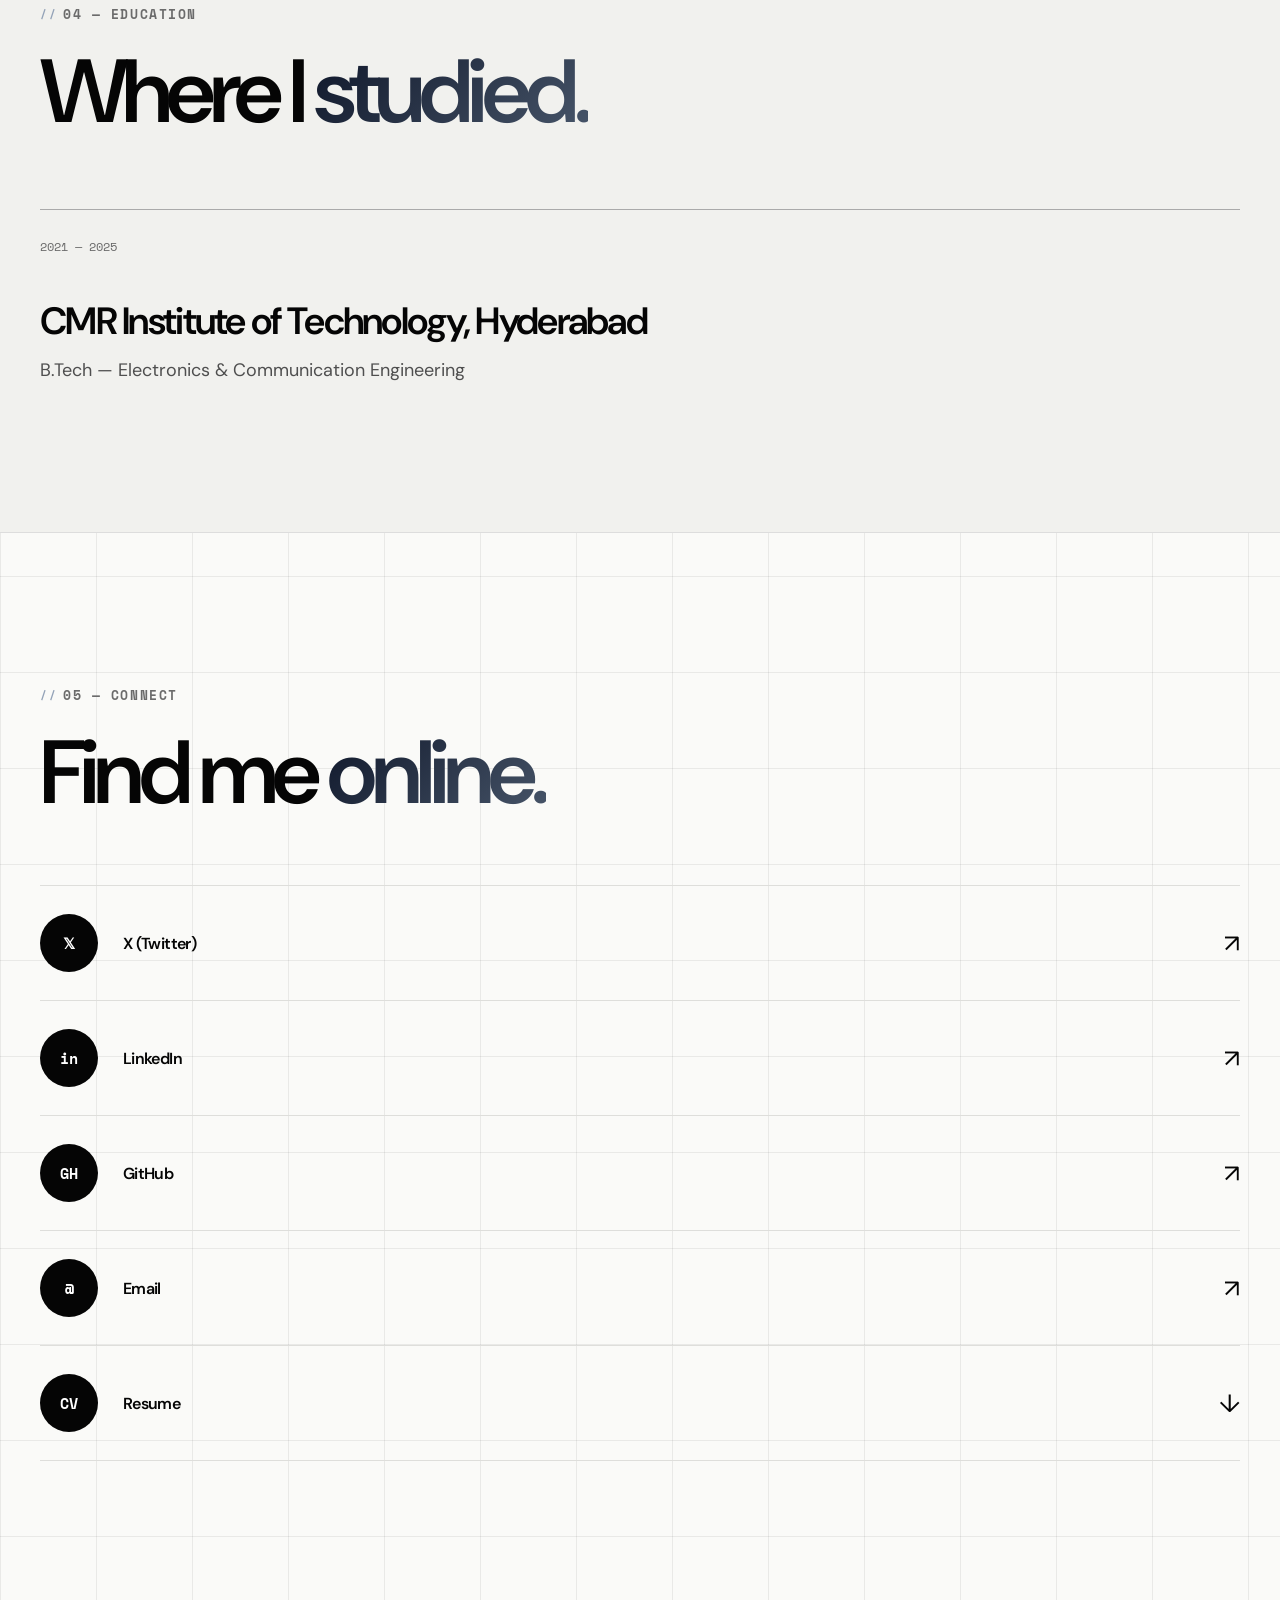
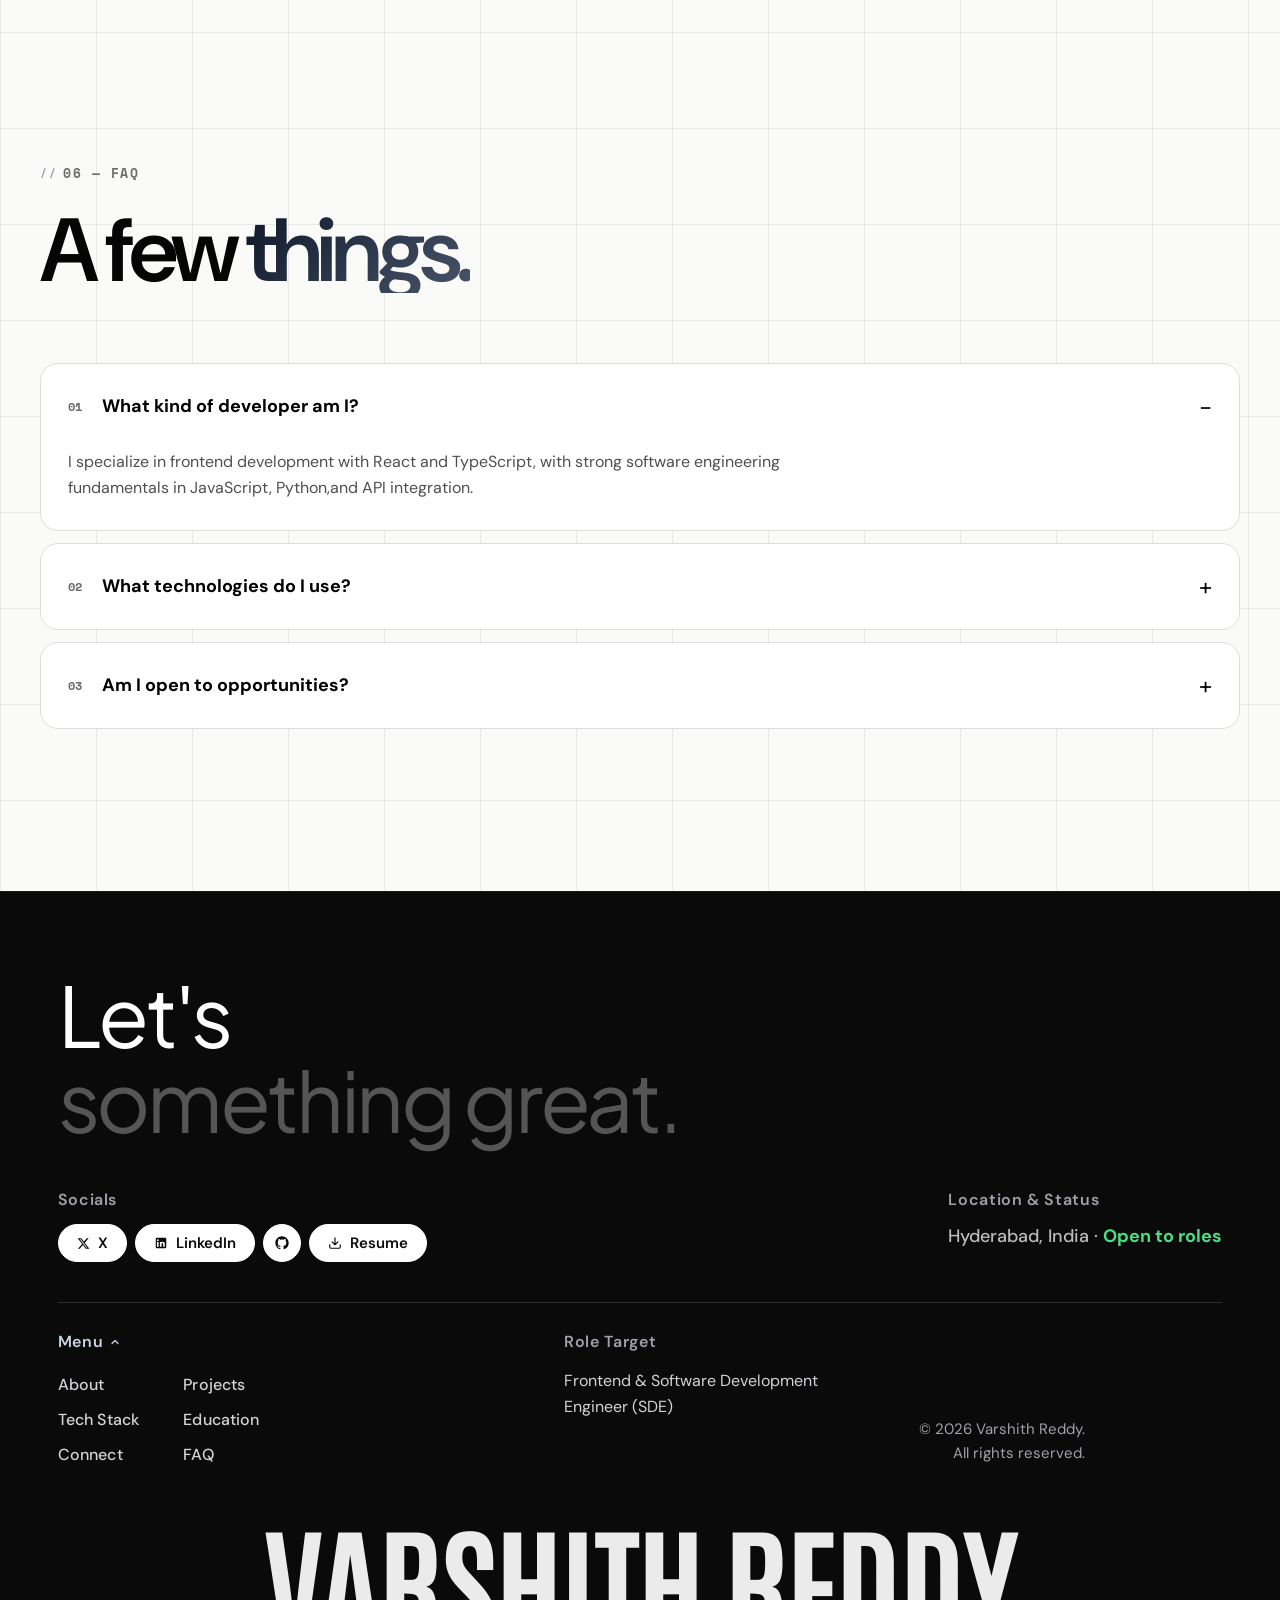
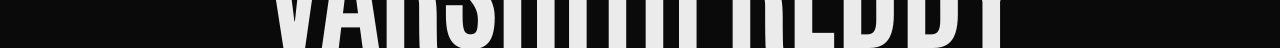
==== commit bb9a7960: "fix: format og:image and banner to 1200x627 standard with safe margins for LinkedIn thumbnail previe" ====
--- a/index.html
+++ b/index.html
@@ -19,16 +19,16 @@
     <meta property="og:url" content="https://varshith-portfolio-one.vercel.app/">
     <meta property="og:title" content="Varshith Reddy — Frontend & Software Developer">
     <meta property="og:description" content="Portfolio of Varshith Reddy — frontend and software developer building clean, responsive web apps and AI-powered tools.">
-    <meta property="og:image" content="https://varshith-portfolio-one.vercel.app/portfolio-banner.png?v=2">
-    <meta property="og:image:width" content="1024">
-    <meta property="og:image:height" content="381">
+    <meta property="og:image" content="https://varshith-portfolio-one.vercel.app/portfolio-banner.png?v=3">
+    <meta property="og:image:width" content="1200">
+    <meta property="og:image:height" content="627">
     <meta property="og:image:alt" content="Varshith Reddy — Frontend Developer portfolio">
     <meta property="og:site_name" content="Varshith Reddy Portfolio">
 
     <meta name="twitter:card" content="summary_large_image">
     <meta name="twitter:title" content="Varshith Reddy — Frontend & Software Developer">
     <meta name="twitter:description" content="Frontend and software developer building clean, responsive web apps and AI-powered tools.">
-    <meta name="twitter:image" content="https://varshith-portfolio-one.vercel.app/portfolio-banner.png?v=2">
+    <meta name="twitter:image" content="https://varshith-portfolio-one.vercel.app/portfolio-banner.png?v=3">
 
     <script type="application/ld+json">
     {
--- a/overrides.css
+++ b/overrides.css
@@ -802,9 +802,9 @@
 ===================================================== */
 
 .footer {
-    --footer-content-max: 1440px;
-    --footer-inline-padding: clamp(32px, 6vw, 120px);
-    --footer-wordmark-width: min(calc(100vw - (var(--footer-inline-padding) * 2)), calc(var(--footer-content-max) - (var(--footer-inline-padding) * 2)));
+    --footer-content-max: 1600px;
+    --footer-inline-padding: clamp(24px, 4.5vw, 80px);
+    --footer-wordmark-width: 100%;
     color: #fff;
     text-align: left;
     background: #0a0a0a !important;
@@ -1088,12 +1088,12 @@
     width: 100%;
     overflow: visible;
     position: relative;
-    padding-top: 36px;
-    padding-bottom: clamp(65px, 8vw, 90px);
-    margin-bottom: 0;
+    padding-top: 24px;
+    padding-bottom: 0 !important;
+    margin-bottom: 0 !important;
     display: flex;
     justify-content: center;
-    align-items: center;
+    align-items: flex-end;
     user-select: none;
     -webkit-user-select: none;
     pointer-events: none;
@@ -1106,15 +1106,16 @@
     width: 100%;
     max-width: 100%;
     font-family: 'Antonio', -apple-system, BlinkMacSystemFont, sans-serif;
-    font-size: clamp(2.2rem, 9.3vw, 155px);
+    font-size: clamp(2.4rem, 10.5vw, 160px);
     color: #ffffffeb;
-    letter-spacing: -.028em;
+    letter-spacing: -.02em;
     text-align: center;
     white-space: nowrap;
     font-weight: 700;
-    line-height: 0.95;
+    line-height: 1;
     margin: 0 auto;
-    padding: 0 clamp(16px, 3vw, 48px);
+    padding: 0 clamp(16px, 3vw, 40px);
+    margin-bottom: 0;
     transform: translateY(0);
     transition: transform 0.3s ease, color 0.3s ease;
 }
@@ -1170,7 +1171,8 @@
     .footer__wordmark {
         font-size: clamp(1.8rem, 12.8vw, 64px);
         padding: 0 12px;
-        line-height: 1;
+        line-height: 0.85;
+        margin-bottom: -0.04em;
     }
 }
 
@@ -1731,18 +1733,7 @@
     box-shadow: 0 10px 25px rgba(0, 0, 0, 0.08), inset 0 1px 0 rgba(255, 255, 255, 0.8) !important;
 }
 
-/* 3. Interactive Footer Wordmark Letter Glow & Scale */
-.footer__wordmark span {
-    display: inline-block;
-    transition: transform 0.25s cubic-bezier(0.16, 1, 0.3, 1), color 0.2s ease, text-shadow 0.25s ease;
-    cursor: default;
-}
-
-.footer__wordmark span:hover {
-    transform: translateY(-12px) scale(1.1);
-    color: #ffffff;
-    text-shadow: 0 0 30px rgba(255, 255, 255, 0.6), 0 0 60px rgba(56, 189, 248, 0.4);
-}
+
 
 /* 4. Click Particle Sparkle Elements */
 .click-sparkle {
@@ -1852,9 +1843,8 @@
 .floating-cta {
     position: fixed !important;
     bottom: 24px !important;
-    right: clamp(100px, 15vw, 240px) !important;
+    right: clamp(20px, 2.5vw, 36px) !important;
     left: auto !important;
-    transform: none !important;
     width: auto !important;
     margin: 0 !important;
     display: flex !important;
@@ -1864,6 +1854,7 @@
     opacity: 1 !important;
     pointer-events: auto !important;
     visibility: visible !important;
+    transition: transform 0.2s ease, bottom 0.2s ease, right 0.2s ease !important;
 }
 
 @media (max-width: 768px) {
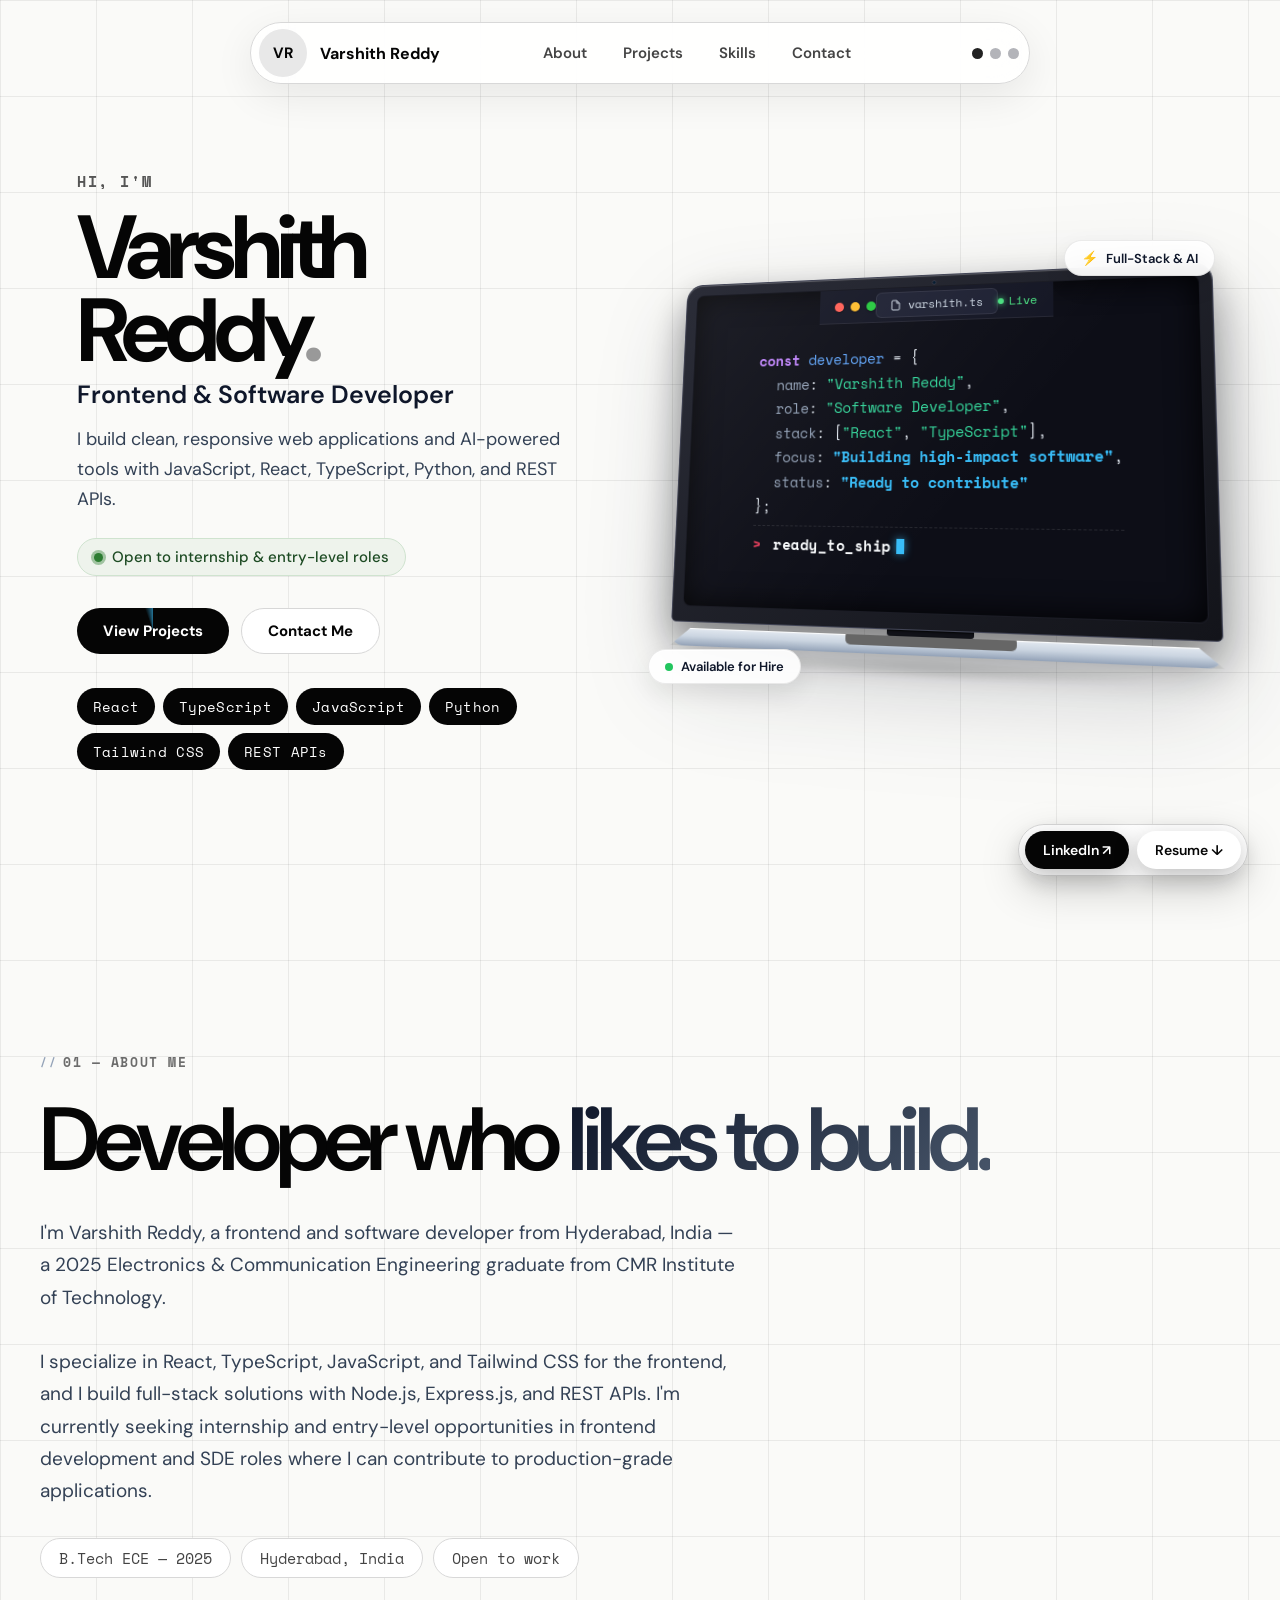
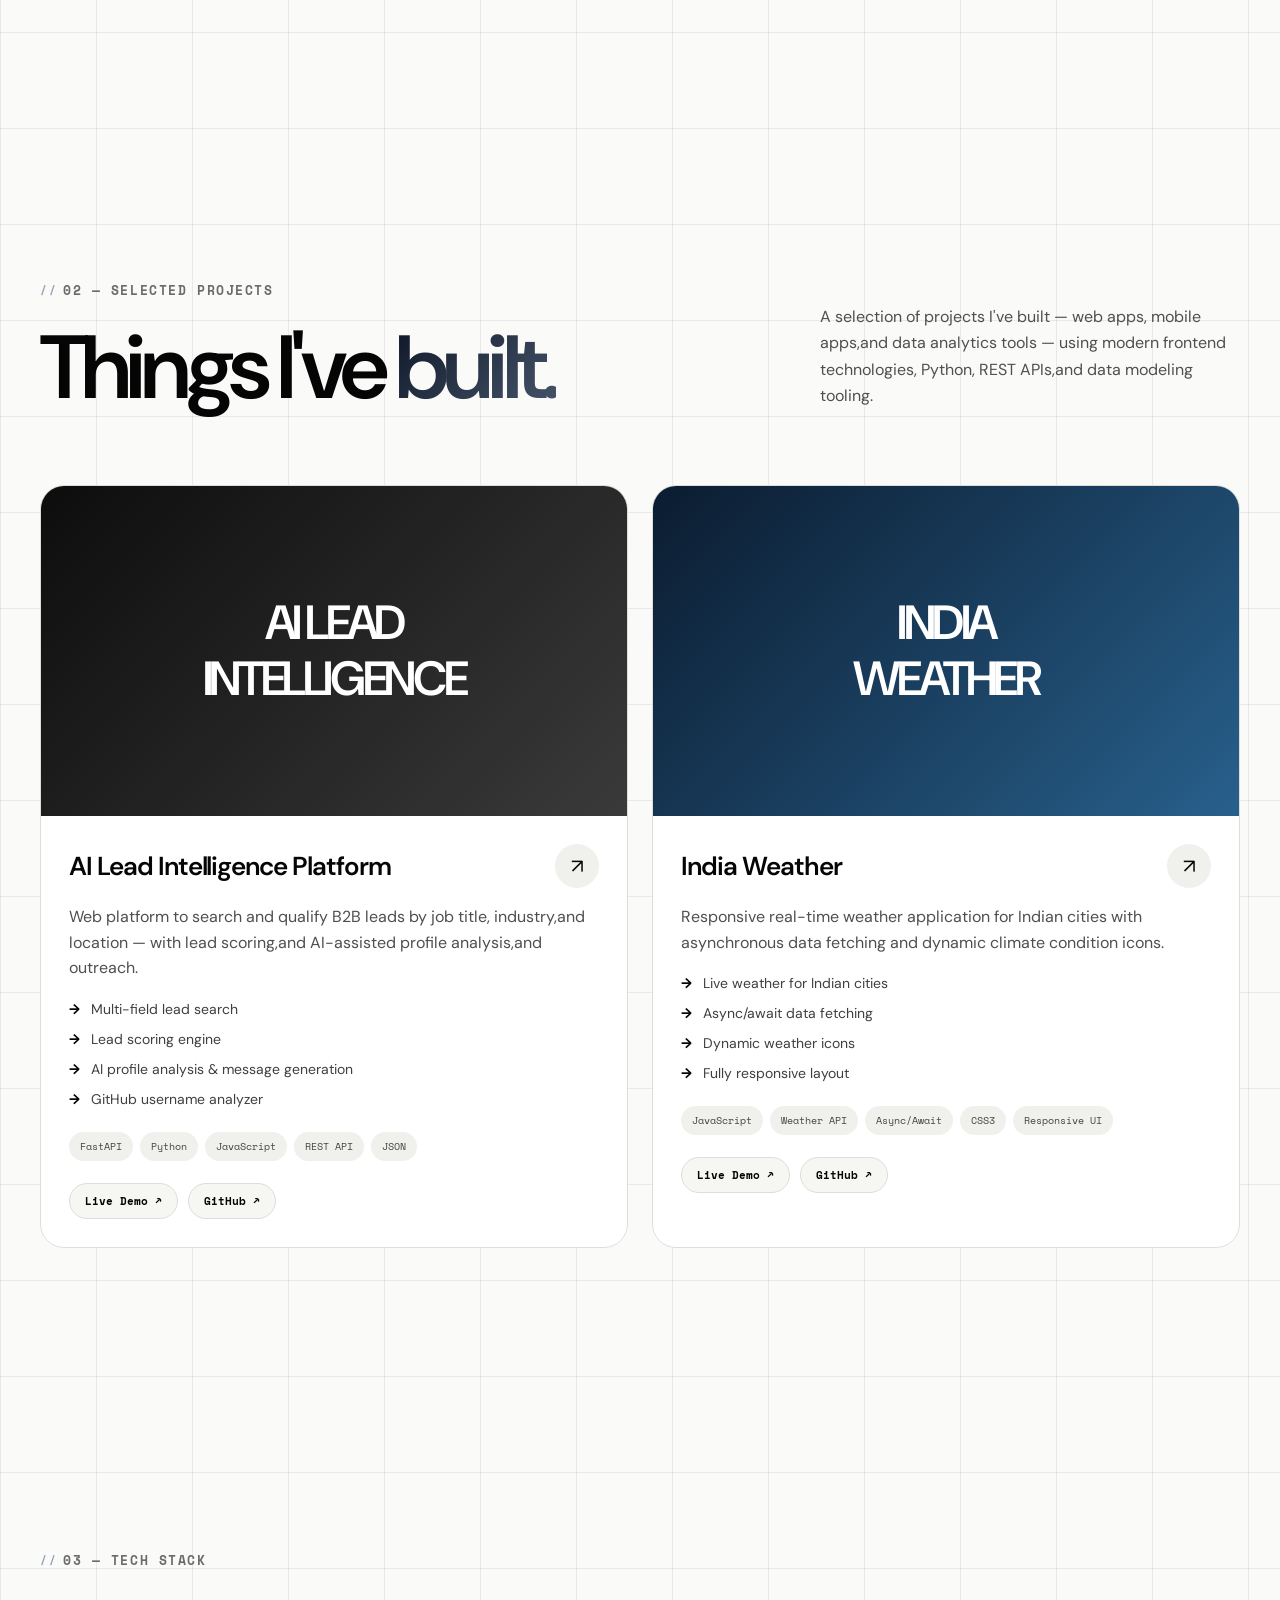
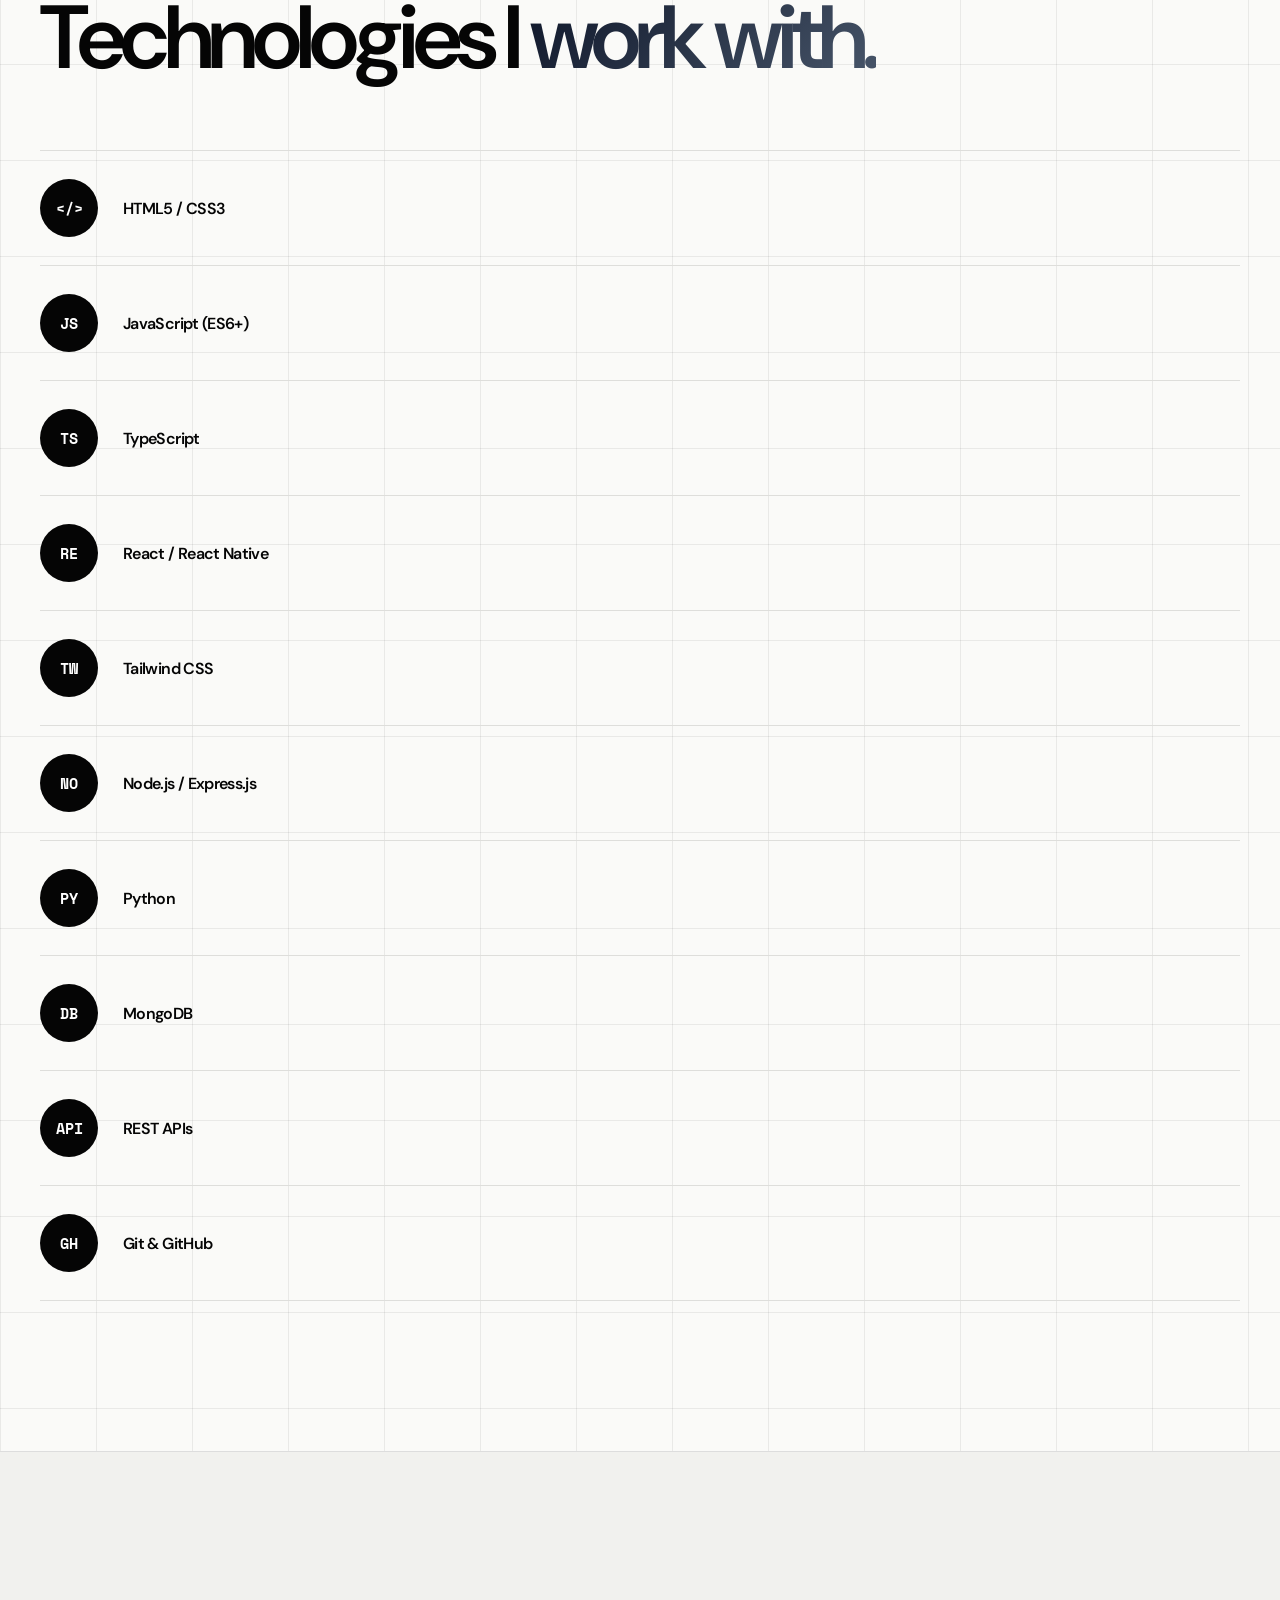
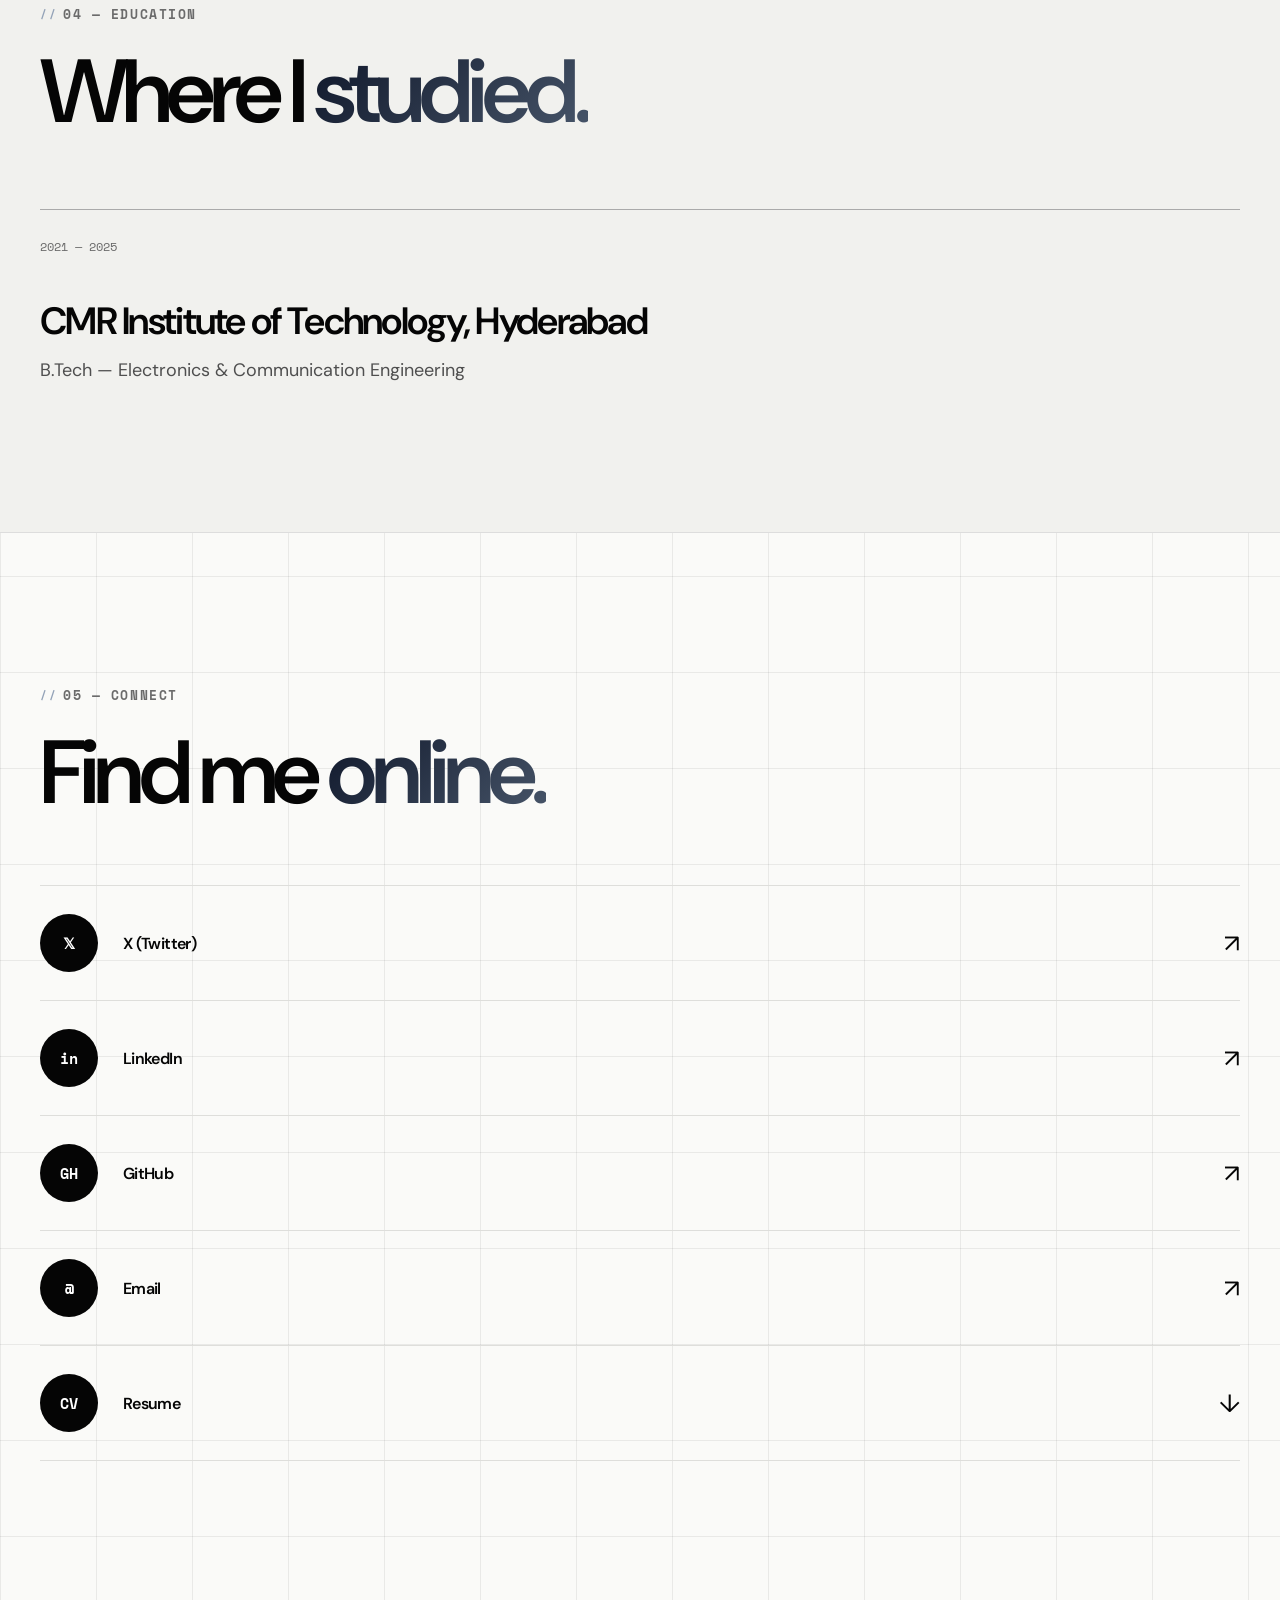
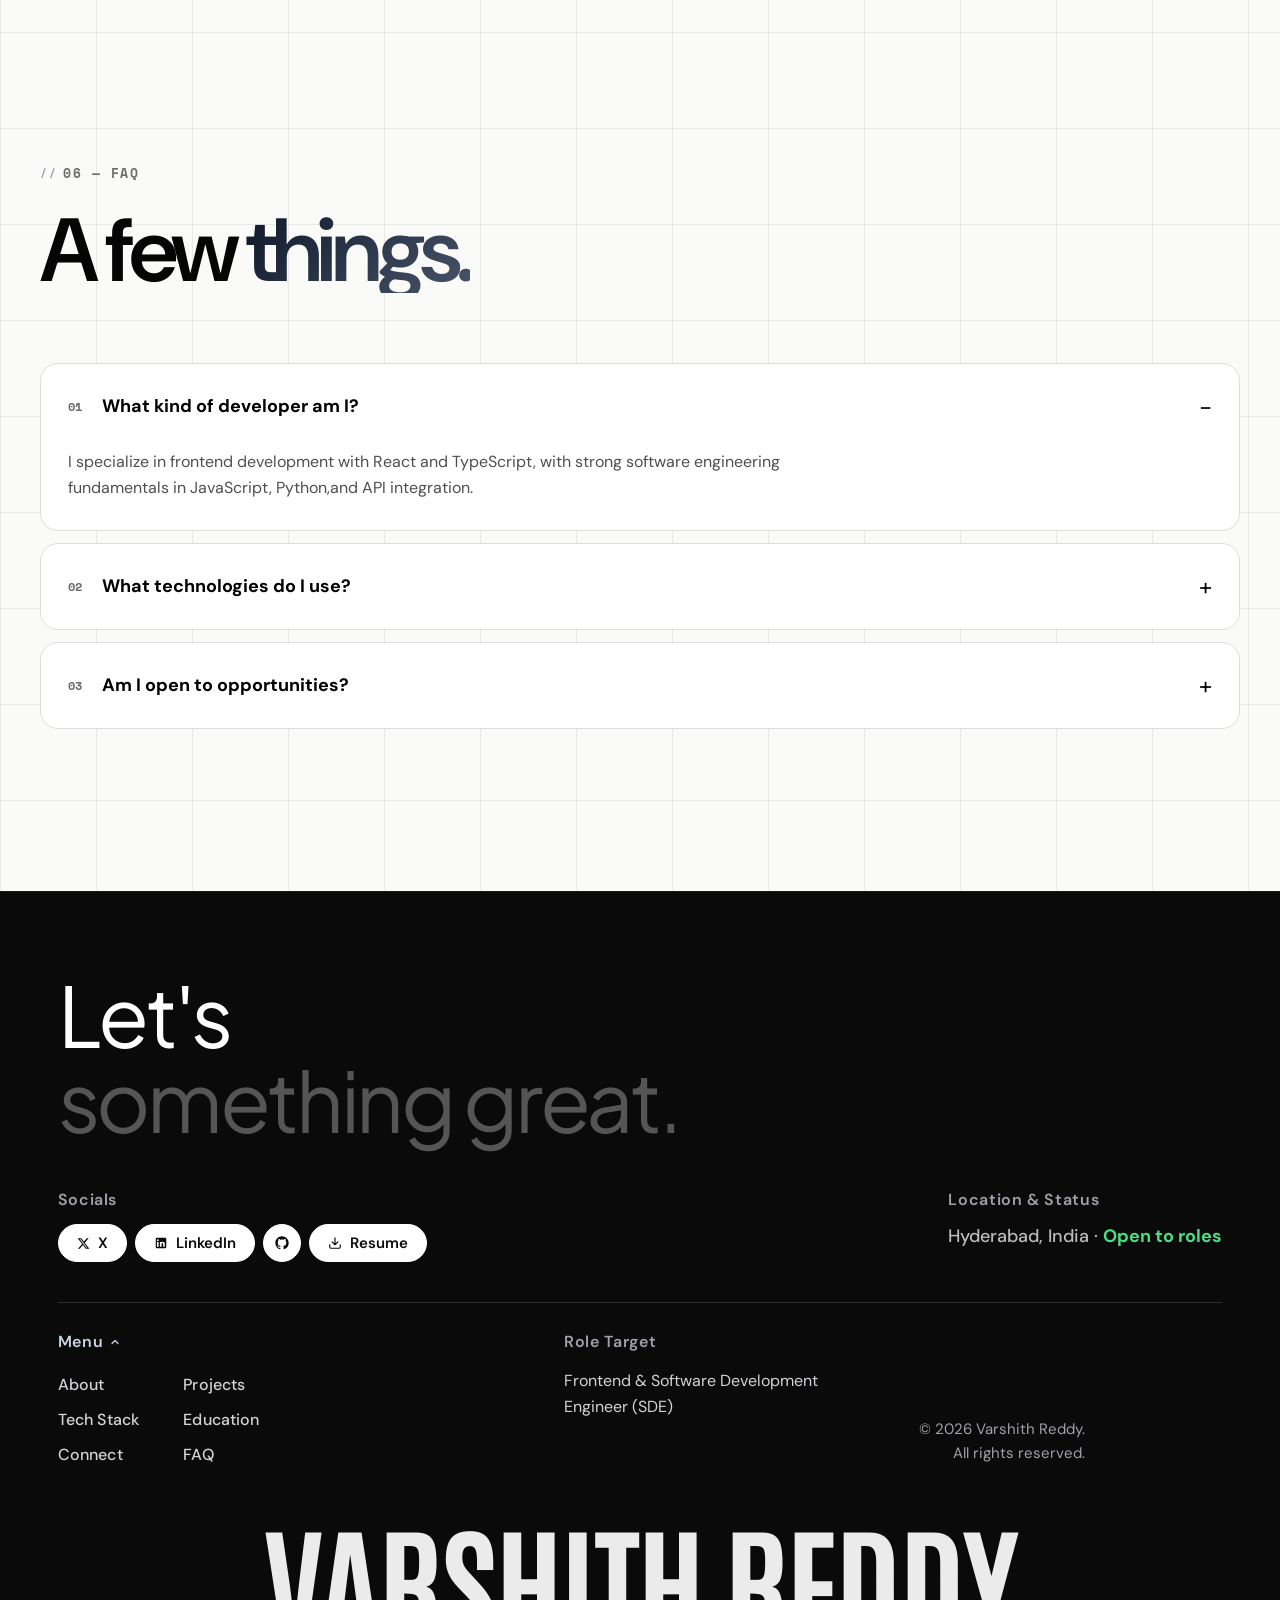
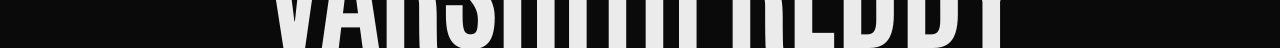
==== commit 774a9f93: "Update AI Lead Intelligence Platform link to Vercel deployment" ====
--- a/index.html
+++ b/index.html
@@ -266,7 +266,7 @@
                         <!-- PROJECT 1: AI LEAD -->
                         <article class="project-card reveal">
                             <a
-                                href="https://ai-lead-intelligence-platform.onrender.com/"
+                                href="https://ai-lead-intelligence-platform-jet.vercel.app/"
                                 target="_blank"
                                 rel="noopener noreferrer"
                                 class="project-image"
@@ -283,7 +283,7 @@
                                 <div class="project-top">
                                     <h3 class="project-title">AI Lead Intelligence Platform</h3>
                                     <a
-                                        href="https://ai-lead-intelligence-platform.onrender.com/"
+                                        href="https://ai-lead-intelligence-platform-jet.vercel.app/"
                                         target="_blank"
                                         rel="noopener noreferrer"
                                         class="project-arrow"
@@ -316,7 +316,7 @@
  
                                 <div class="project-links">
                                     <a
-                                        href="https://ai-lead-intelligence-platform.onrender.com/"
+                                        href="https://ai-lead-intelligence-platform-jet.vercel.app/"
                                         target="_blank"
                                         rel="noopener noreferrer"
                                         class="project-link"
--- a/overrides.css
+++ b/overrides.css
@@ -1169,10 +1169,10 @@
         gap: 24px;
     }
     .footer__wordmark {
-        font-size: clamp(1.8rem, 12.8vw, 64px);
-        padding: 0 12px;
-        line-height: 0.85;
-        margin-bottom: -0.04em;
+        font-size: clamp(1.6rem, 9.8vw, 48px);
+        padding: 0 10px;
+        line-height: 1;
+        margin-bottom: 0;
     }
 }
 
@@ -1860,7 +1860,14 @@
 @media (max-width: 768px) {
     .floating-cta {
         right: 16px !important;
-        bottom: 16px !important;
+        bottom: calc(clamp(1.6rem, 9.8vw, 48px) + 20px) !important;
+        gap: 6px !important;
+        padding: 5px !important;
+    }
+
+    .floating-btn {
+        padding: 9px 15px !important;
+        font-size: 13px !important;
     }
 }
 
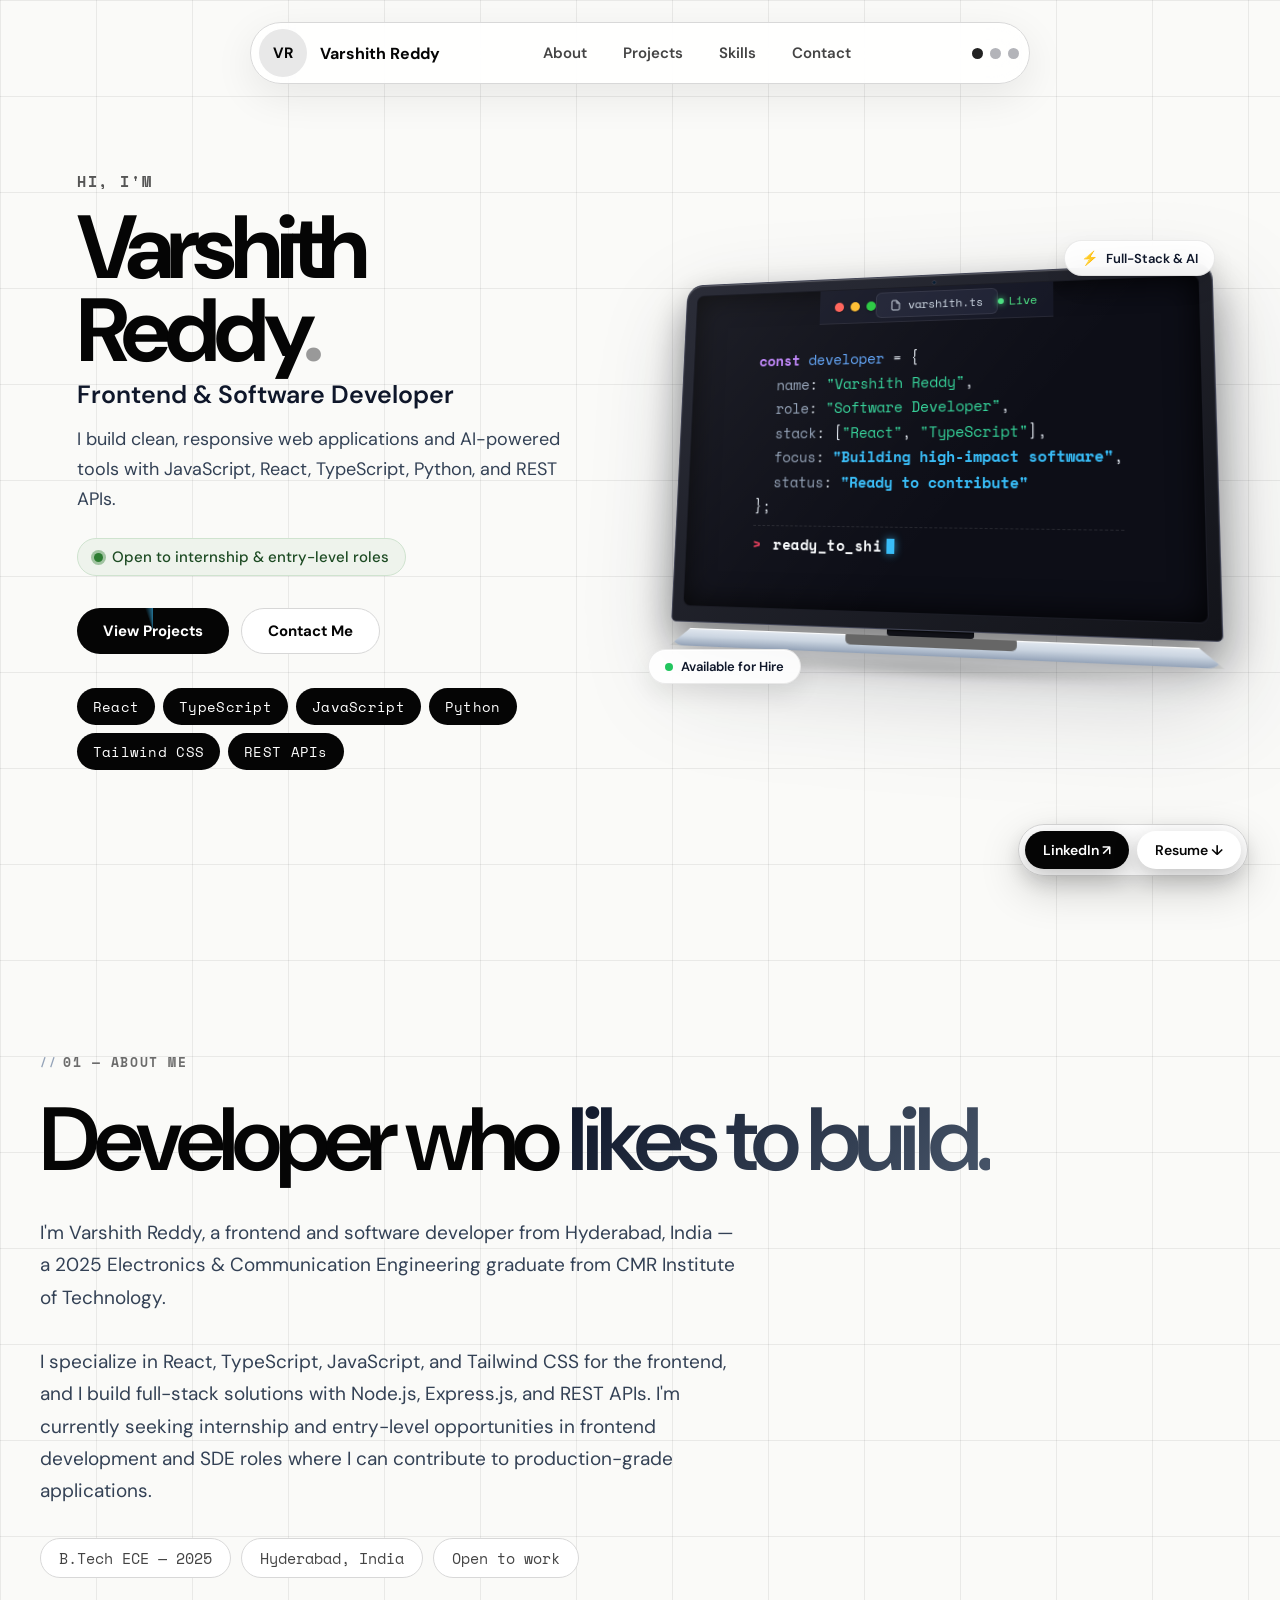
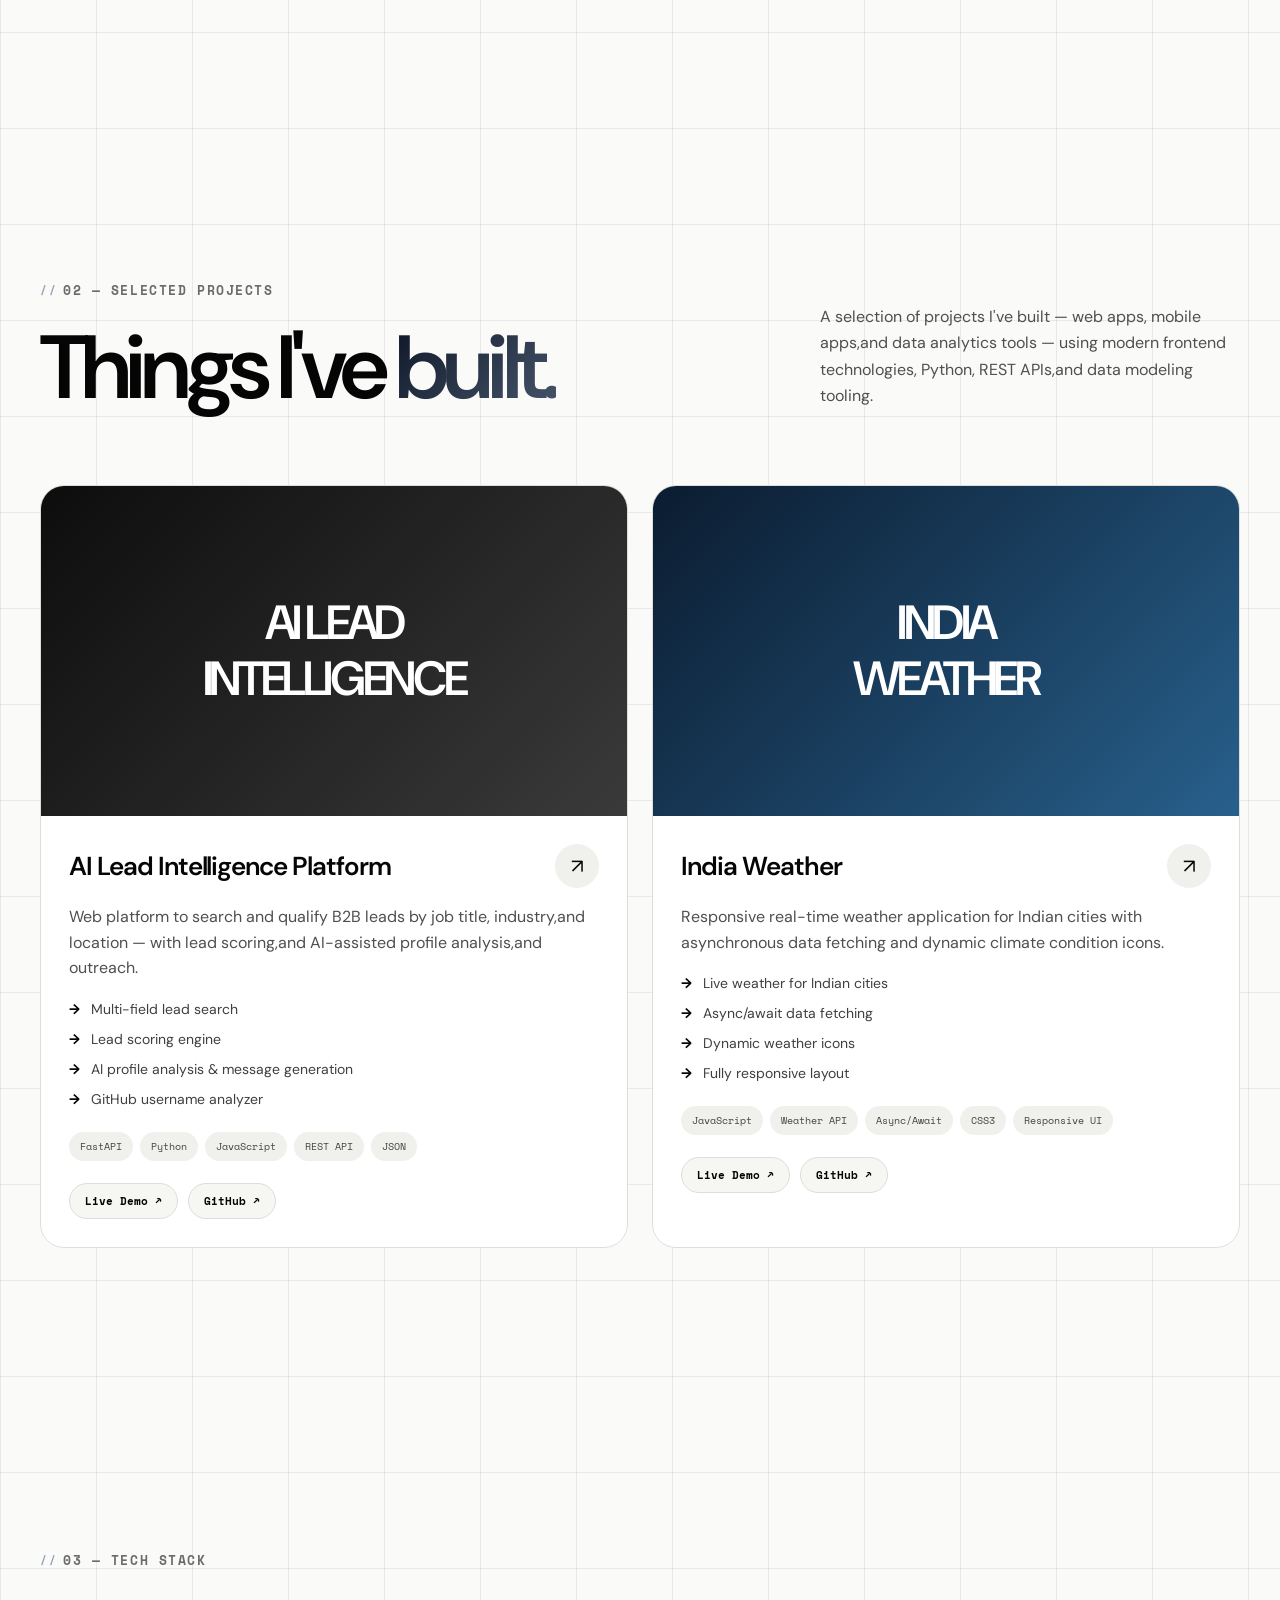
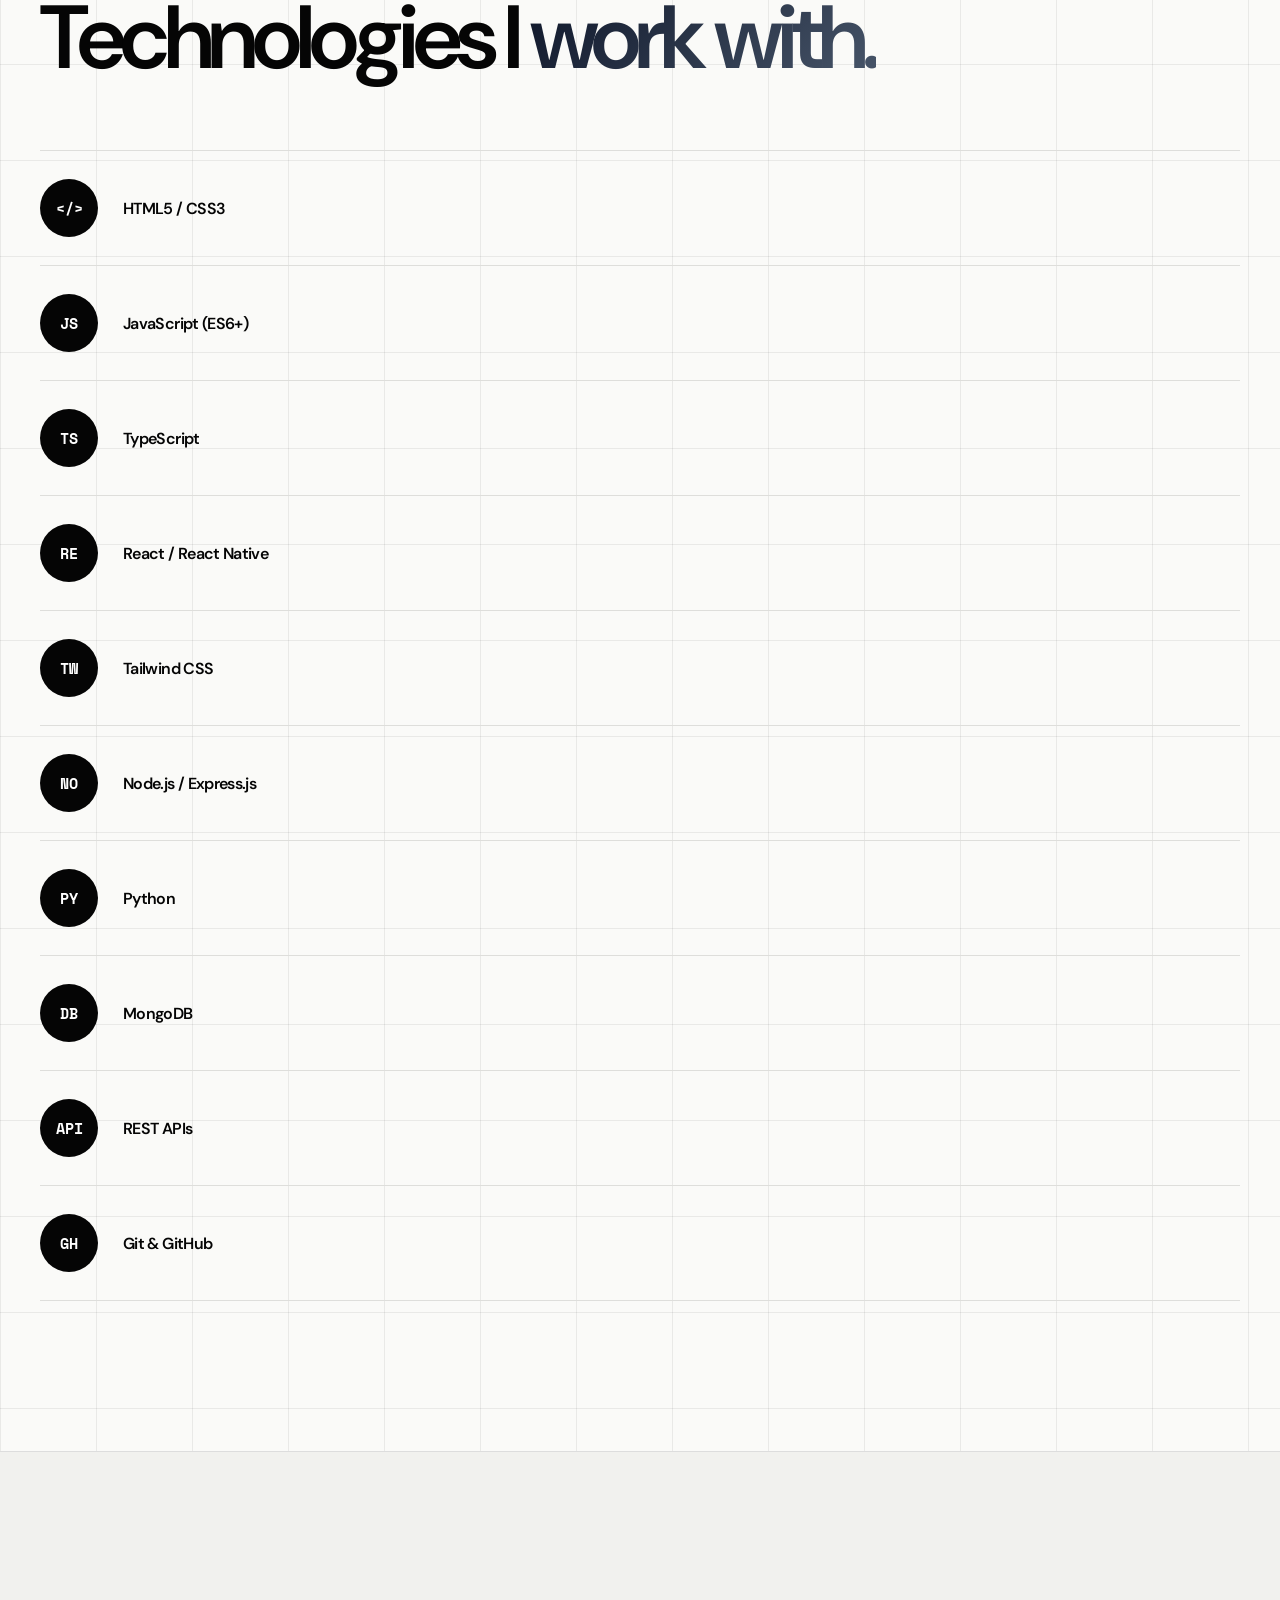
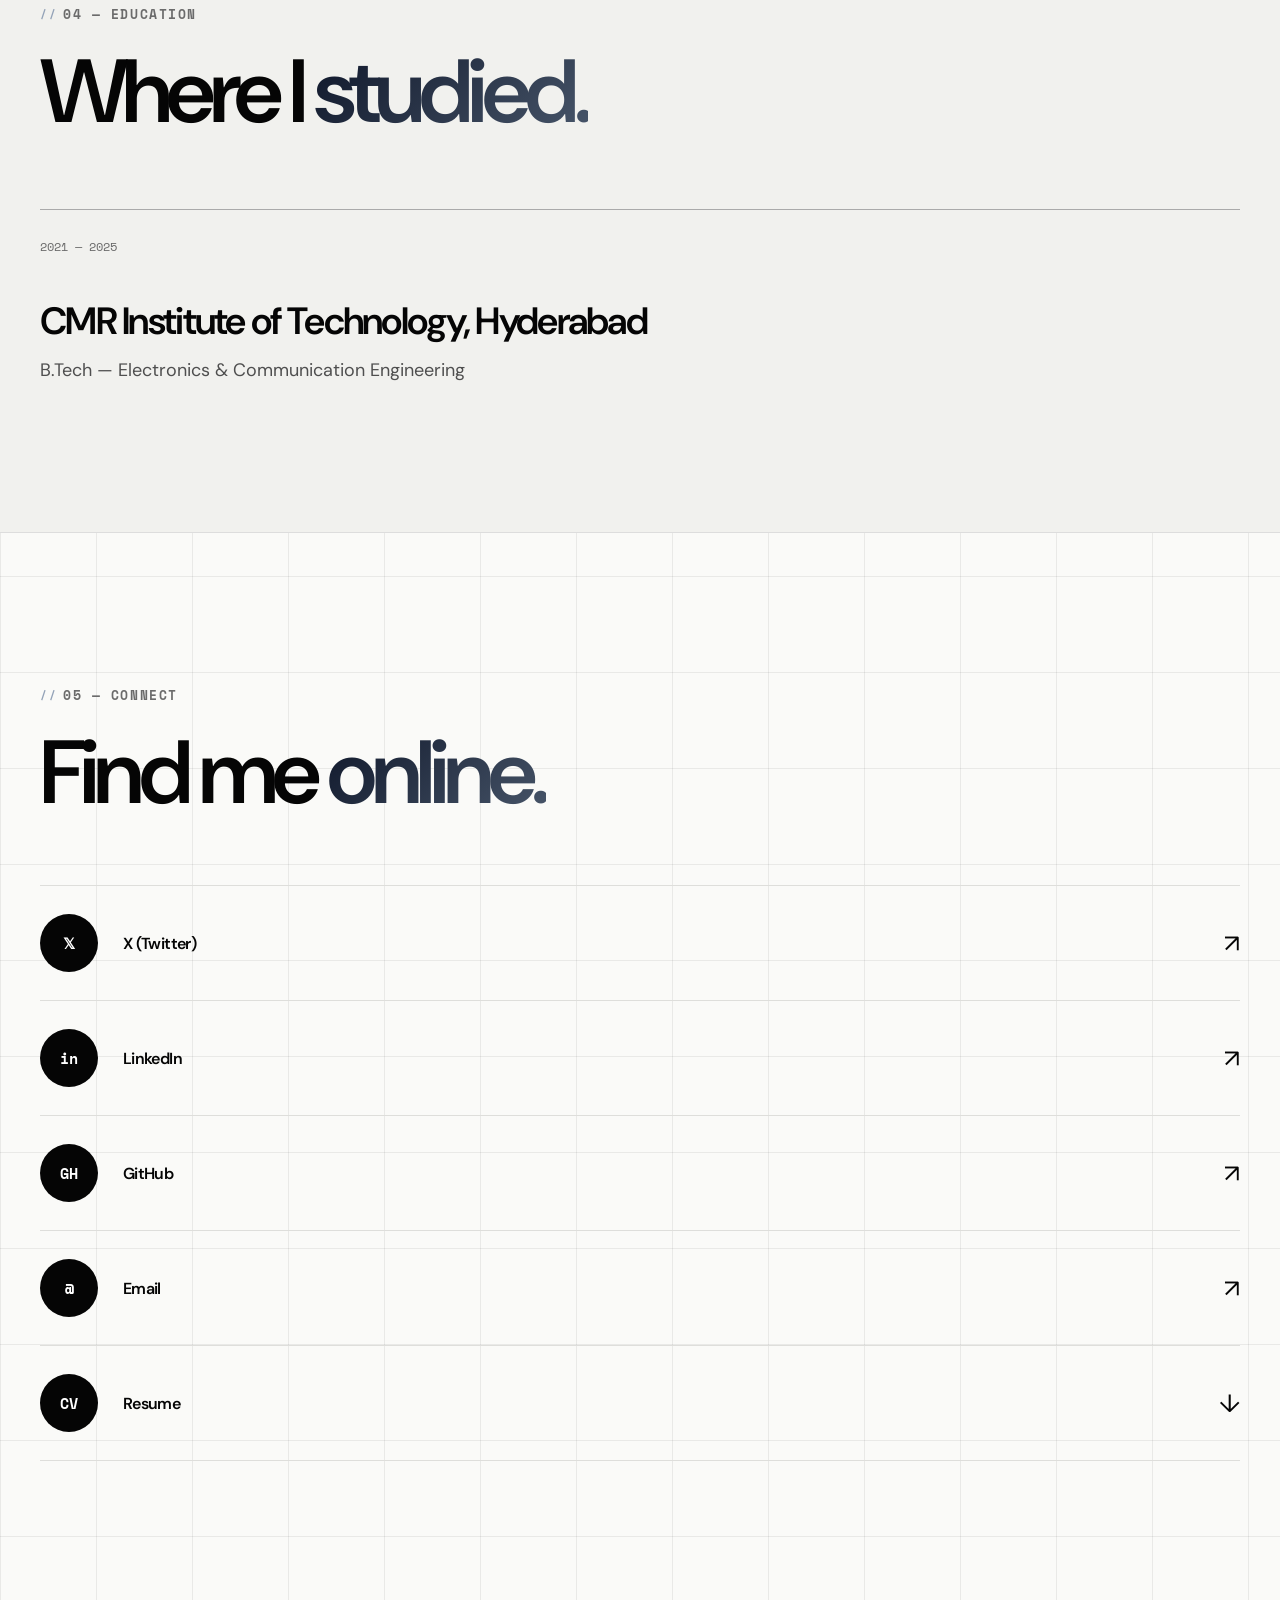
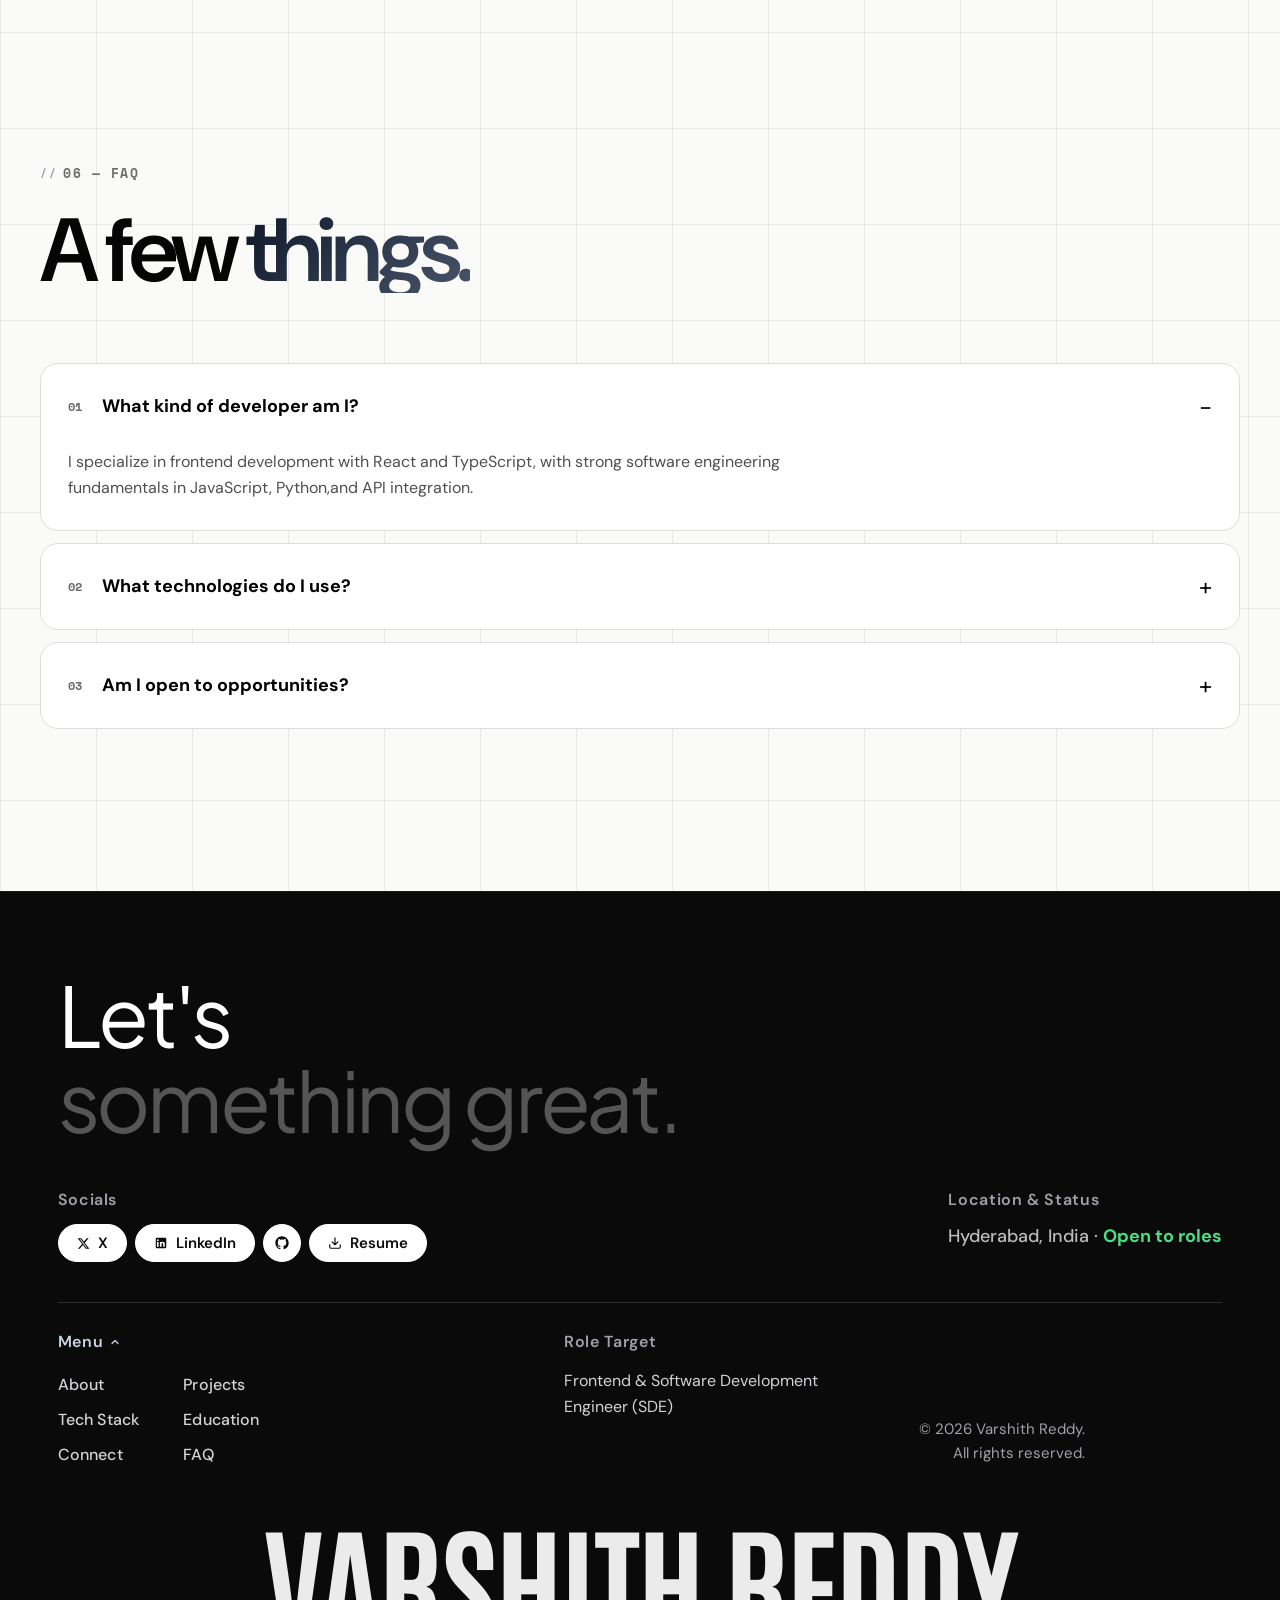
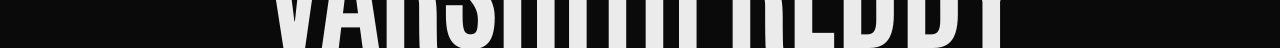
==== commit 180ad17b: "Update India Weather live demo link to Vercel deployment" ====
--- a/index.html
+++ b/index.html
@@ -334,7 +334,7 @@
                         <!-- PROJECT 2: INDIA WEATHER -->
                         <article class="project-card reveal">
                             <a
-                                href="https://varshith989.github.io/India-Weather/"
+                                href="https://indiaweather-sage.vercel.app/"
                                 target="_blank"
                                 rel="noopener noreferrer"
                                 class="project-image"
@@ -351,7 +351,7 @@
                                 <div class="project-top">
                                     <h3 class="project-title">India Weather</h3>
                                     <a
-                                        href="https://varshith989.github.io/India-Weather/"
+                                        href="https://indiaweather-sage.vercel.app/"
                                         target="_blank"
                                         rel="noopener noreferrer"
                                         class="project-arrow"
@@ -383,7 +383,7 @@
  
                                 <div class="project-links">
                                     <a
-                                        href="https://varshith989.github.io/India-Weather/"
+                                        href="https://indiaweather-sage.vercel.app/"
                                         target="_blank"
                                         rel="noopener noreferrer"
                                         class="project-link"
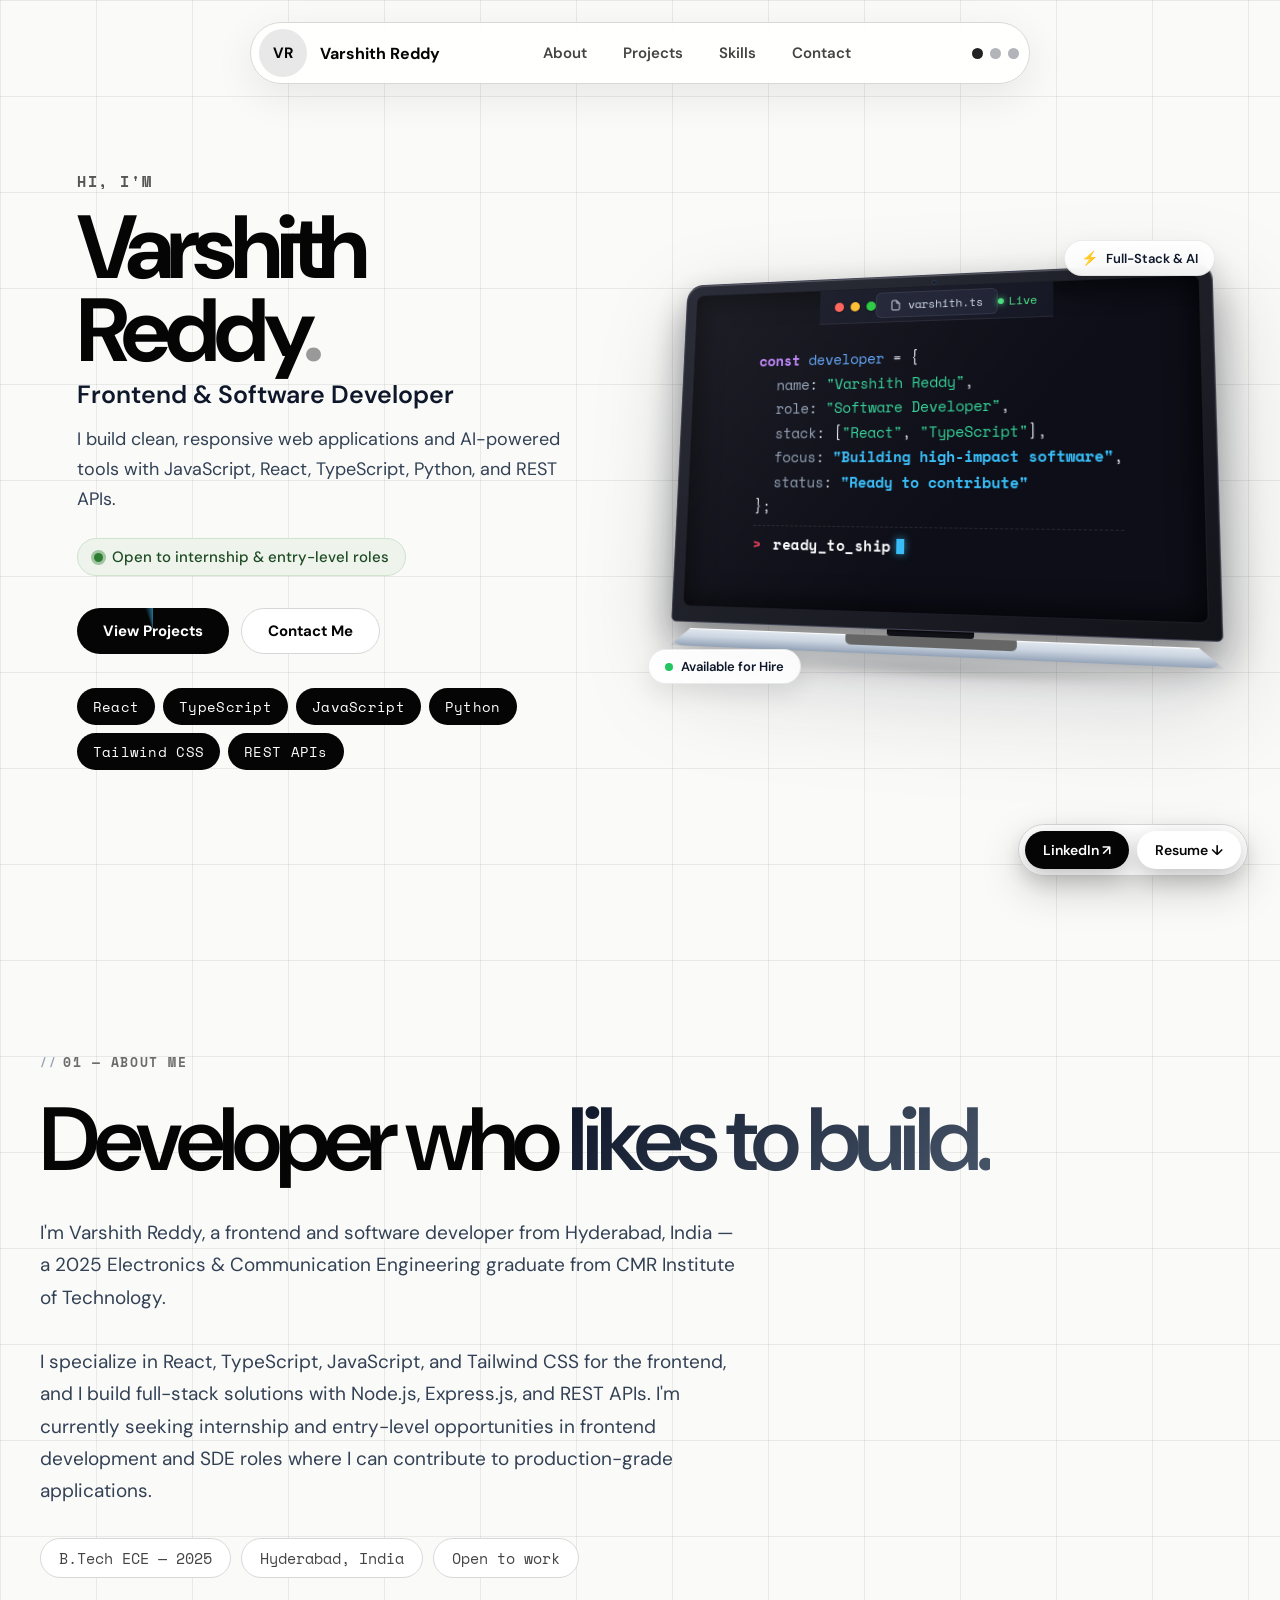
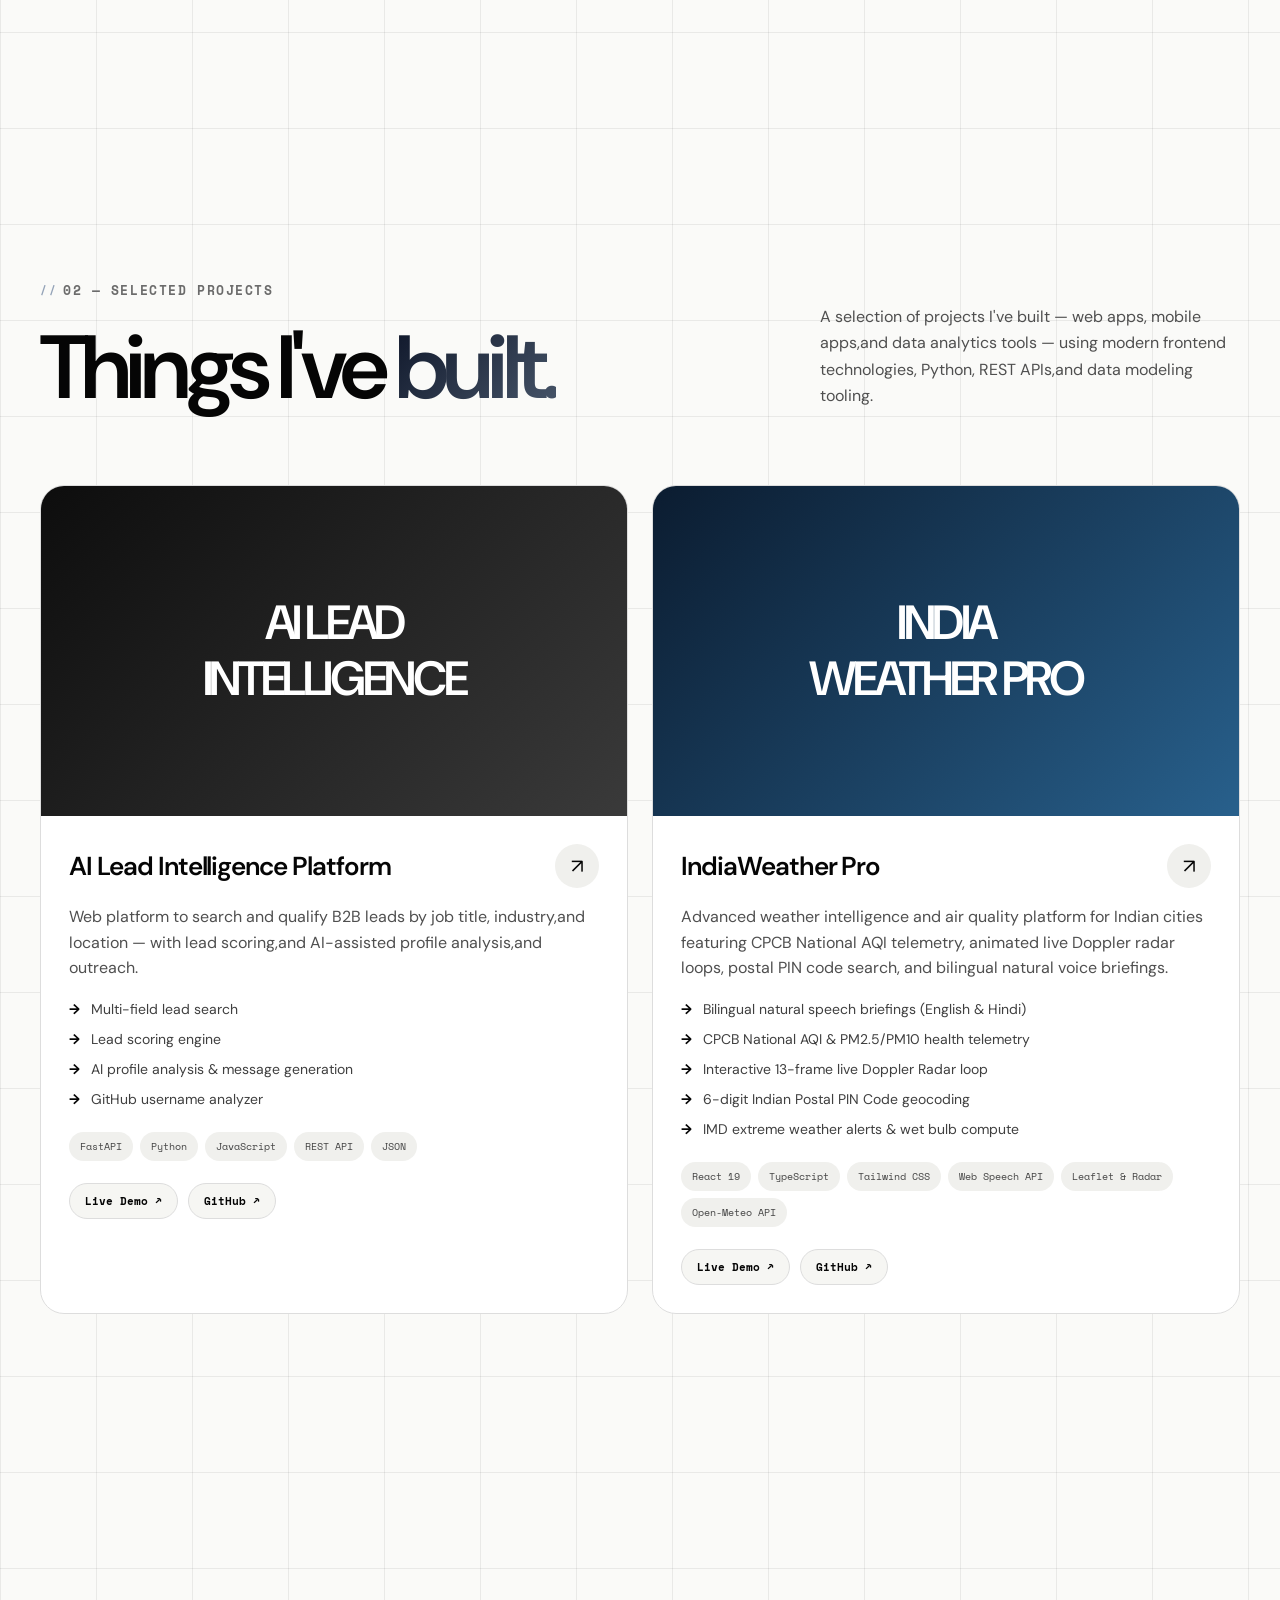
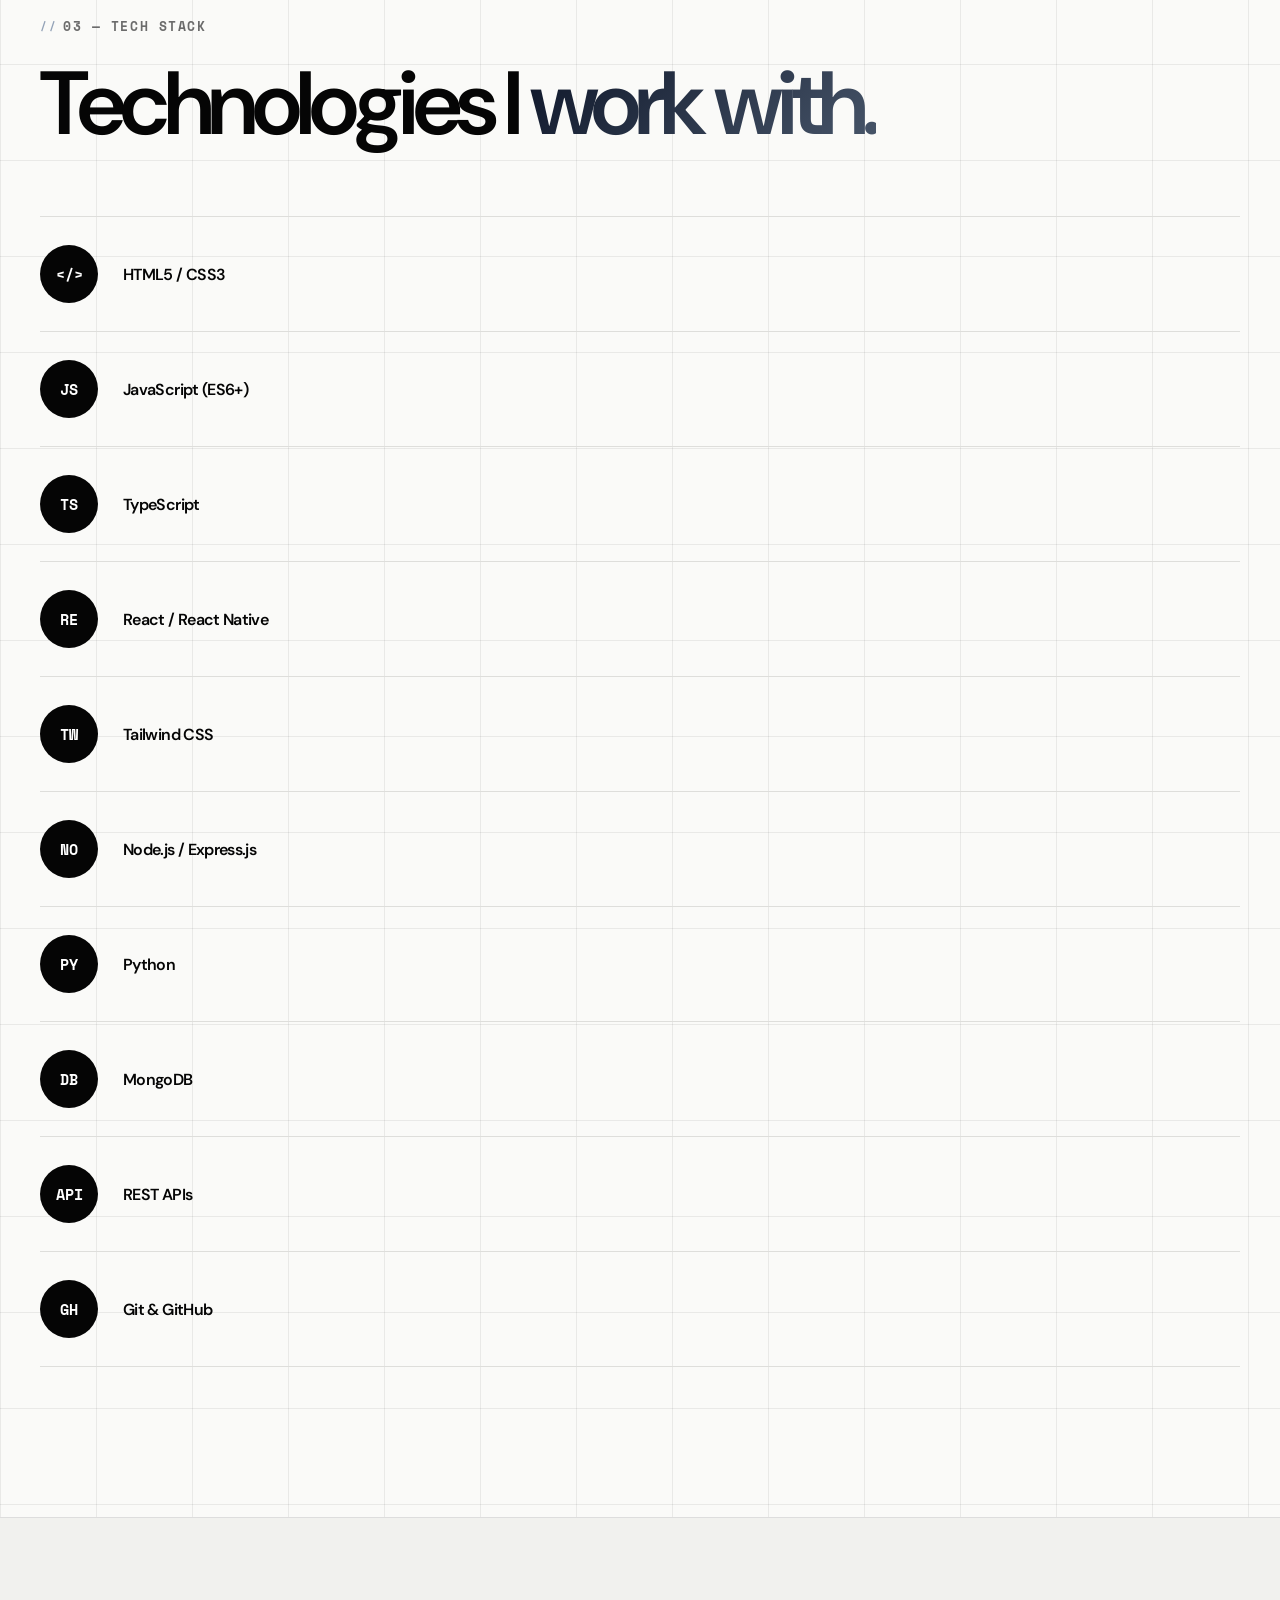
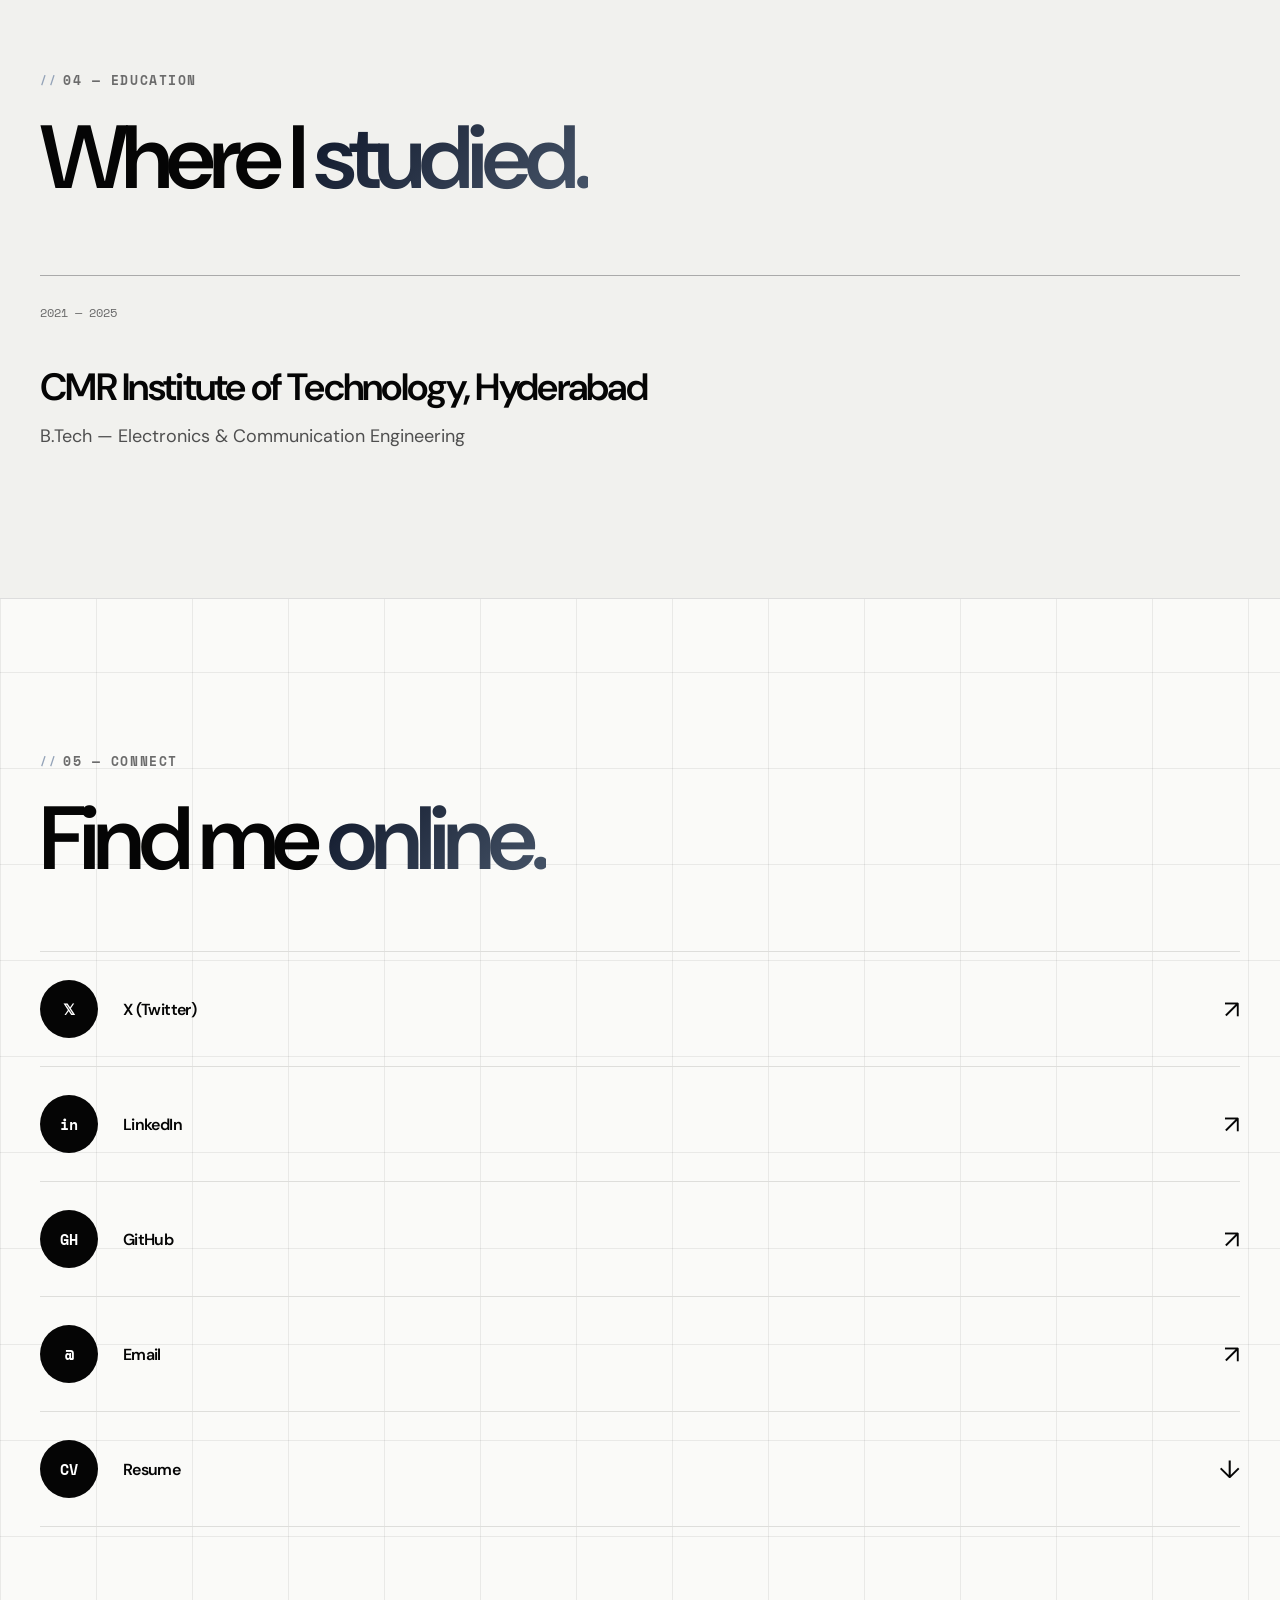
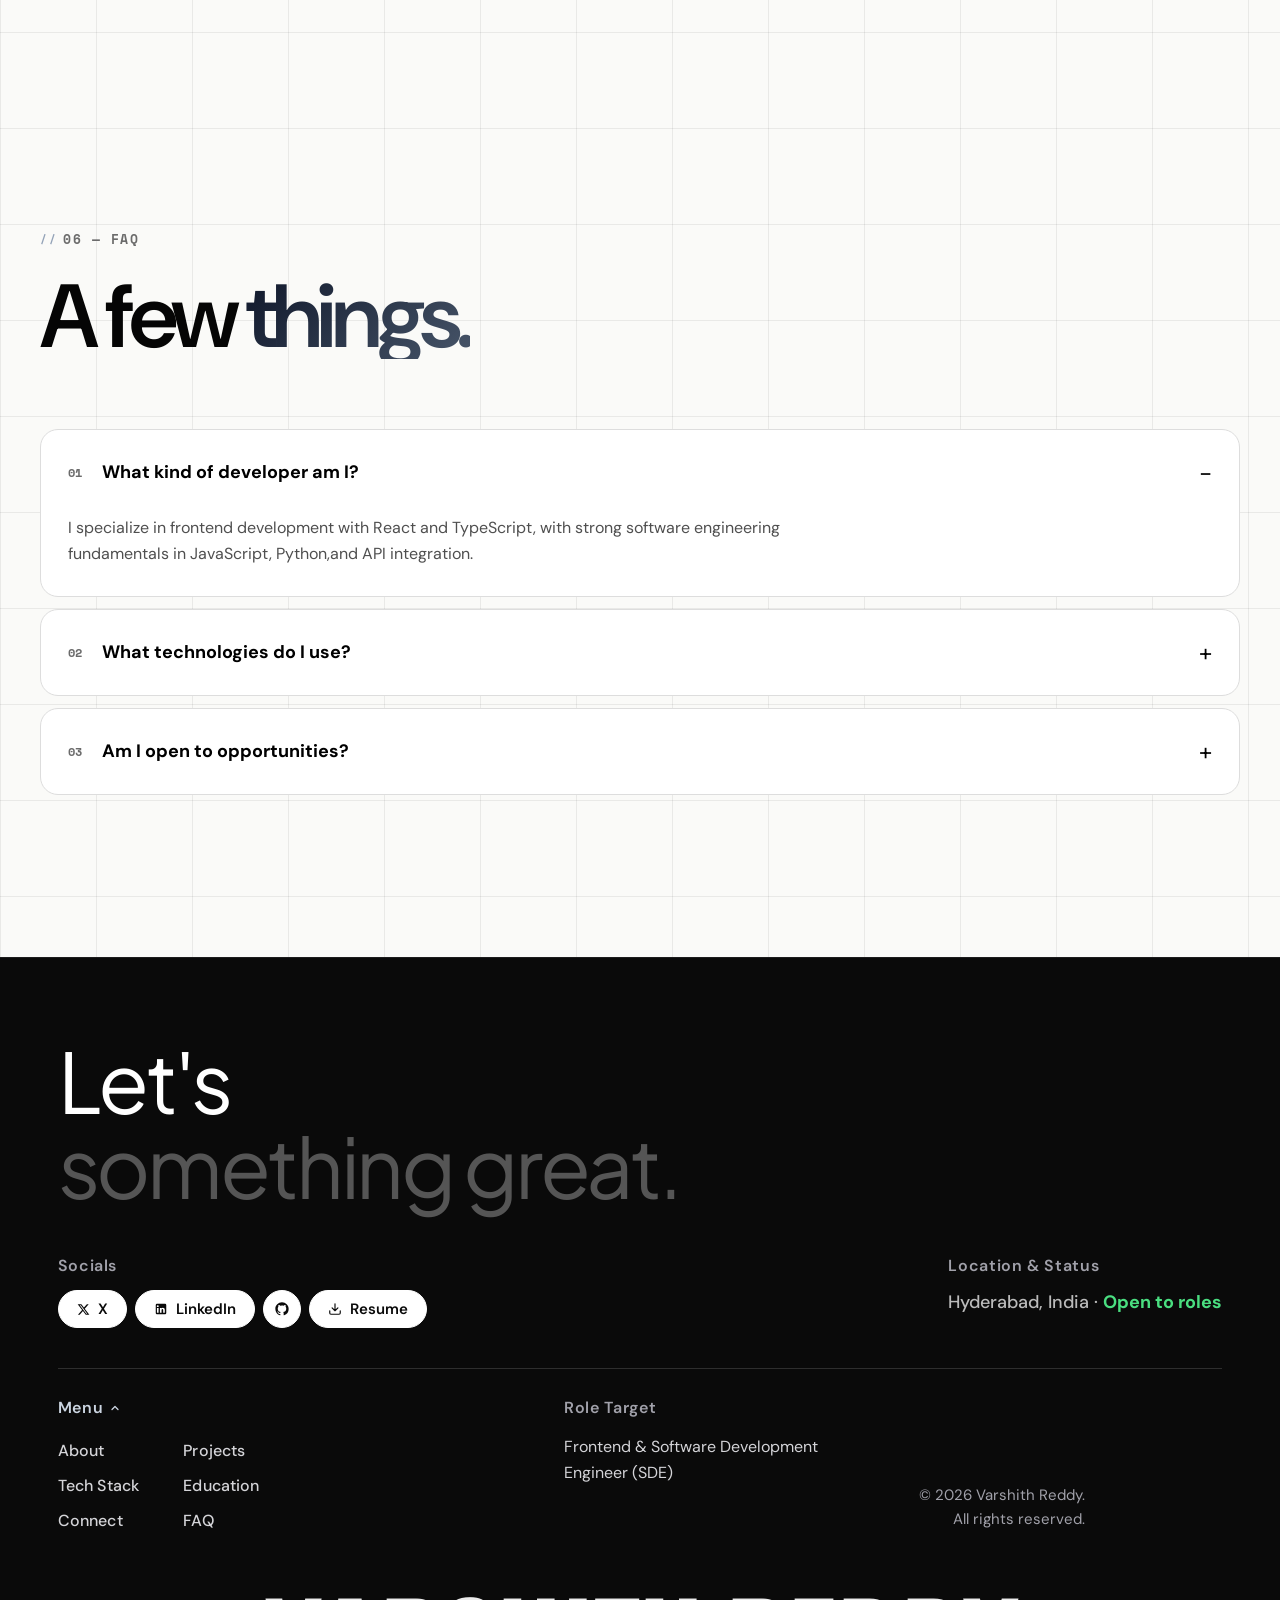
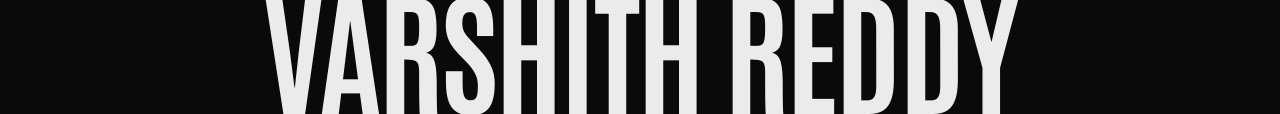
==== commit ffe4211c: "feat(projects): update IndiaWeather Pro features, tech stack tags, and highlights" ====
--- a/index.html
+++ b/index.html
@@ -338,47 +338,46 @@
                                 target="_blank"
                                 rel="noopener noreferrer"
                                 class="project-image"
-                                aria-label="India Weather — live demo (opens in new tab)"
+                                aria-label="IndiaWeather Pro — live demo (opens in new tab)"
                             >
                                 <div class="project-placeholder placeholder-weather">
                                     <span>INDIA</span>
-                                    <span>WEATHER</span>
+                                    <span>WEATHER PRO</span>
                                 </div>
                                 <div class="project-image-link">VIEW PROJECT ↗</div>
                             </a>
  
                             <div class="project-info">
                                 <div class="project-top">
-                                    <h3 class="project-title">India Weather</h3>
+                                    <h3 class="project-title">IndiaWeather Pro</h3>
                                     <a
                                         href="https://indiaweather-sage.vercel.app/"
                                         target="_blank"
                                         rel="noopener noreferrer"
                                         class="project-arrow"
-                                        aria-label="India Weather — live demo"
+                                        aria-label="IndiaWeather Pro — live demo"
                                     >↗</a>
                                 </div>
  
                                 <p>
-                                    Responsive real-time weather application for Indian cities with asynchronous
-                                    data fetching and dynamic climate condition icons.
- 
- 
+                                    Advanced weather intelligence and air quality platform for Indian cities featuring CPCB National AQI telemetry, animated live Doppler radar loops, postal PIN code search, and bilingual natural voice briefings.
                                 </p>
  
                                 <ul class="project-features">
-                                    <li>Live weather for Indian cities</li>
-                                    <li>Async/await data fetching</li>
-                                    <li>Dynamic weather icons</li>
-                                    <li>Fully responsive layout</li>
+                                    <li>Bilingual natural speech briefings (English &amp; Hindi)</li>
+                                    <li>CPCB National AQI &amp; PM2.5/PM10 health telemetry</li>
+                                    <li>Interactive 13-frame live Doppler Radar loop</li>
+                                    <li>6-digit Indian Postal PIN Code geocoding</li>
+                                    <li>IMD extreme weather alerts &amp; wet bulb compute</li>
                                 </ul>
  
                                 <div class="tags">
-                                    <span class="tag">JavaScript</span>
-                                    <span class="tag">Weather API</span>
-                                    <span class="tag">Async/Await</span>
-                                    <span class="tag">CSS3</span>
-                                    <span class="tag">Responsive UI</span>
+                                    <span class="tag">React 19</span>
+                                    <span class="tag">TypeScript</span>
+                                    <span class="tag">Tailwind CSS</span>
+                                    <span class="tag">Web Speech API</span>
+                                    <span class="tag">Leaflet &amp; Radar</span>
+                                    <span class="tag">Open-Meteo API</span>
                                 </div>
  
                                 <div class="project-links">
